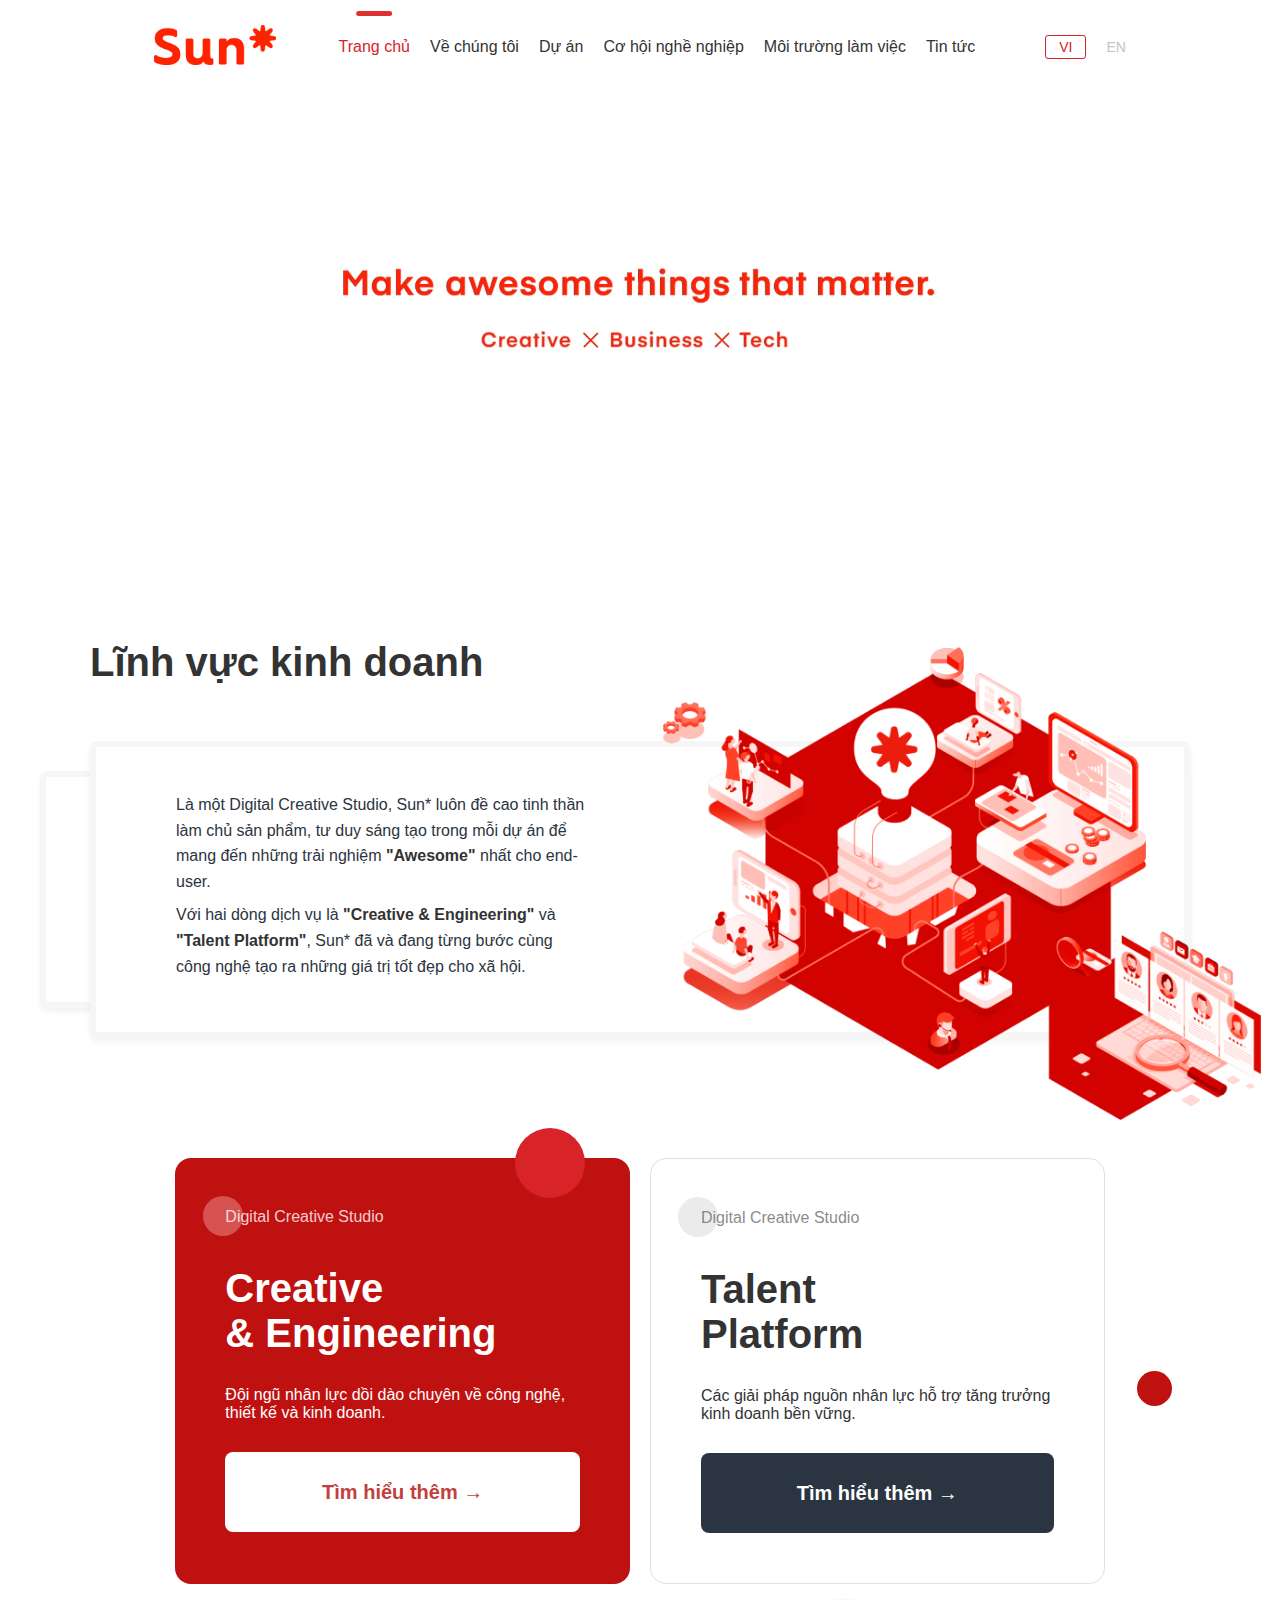
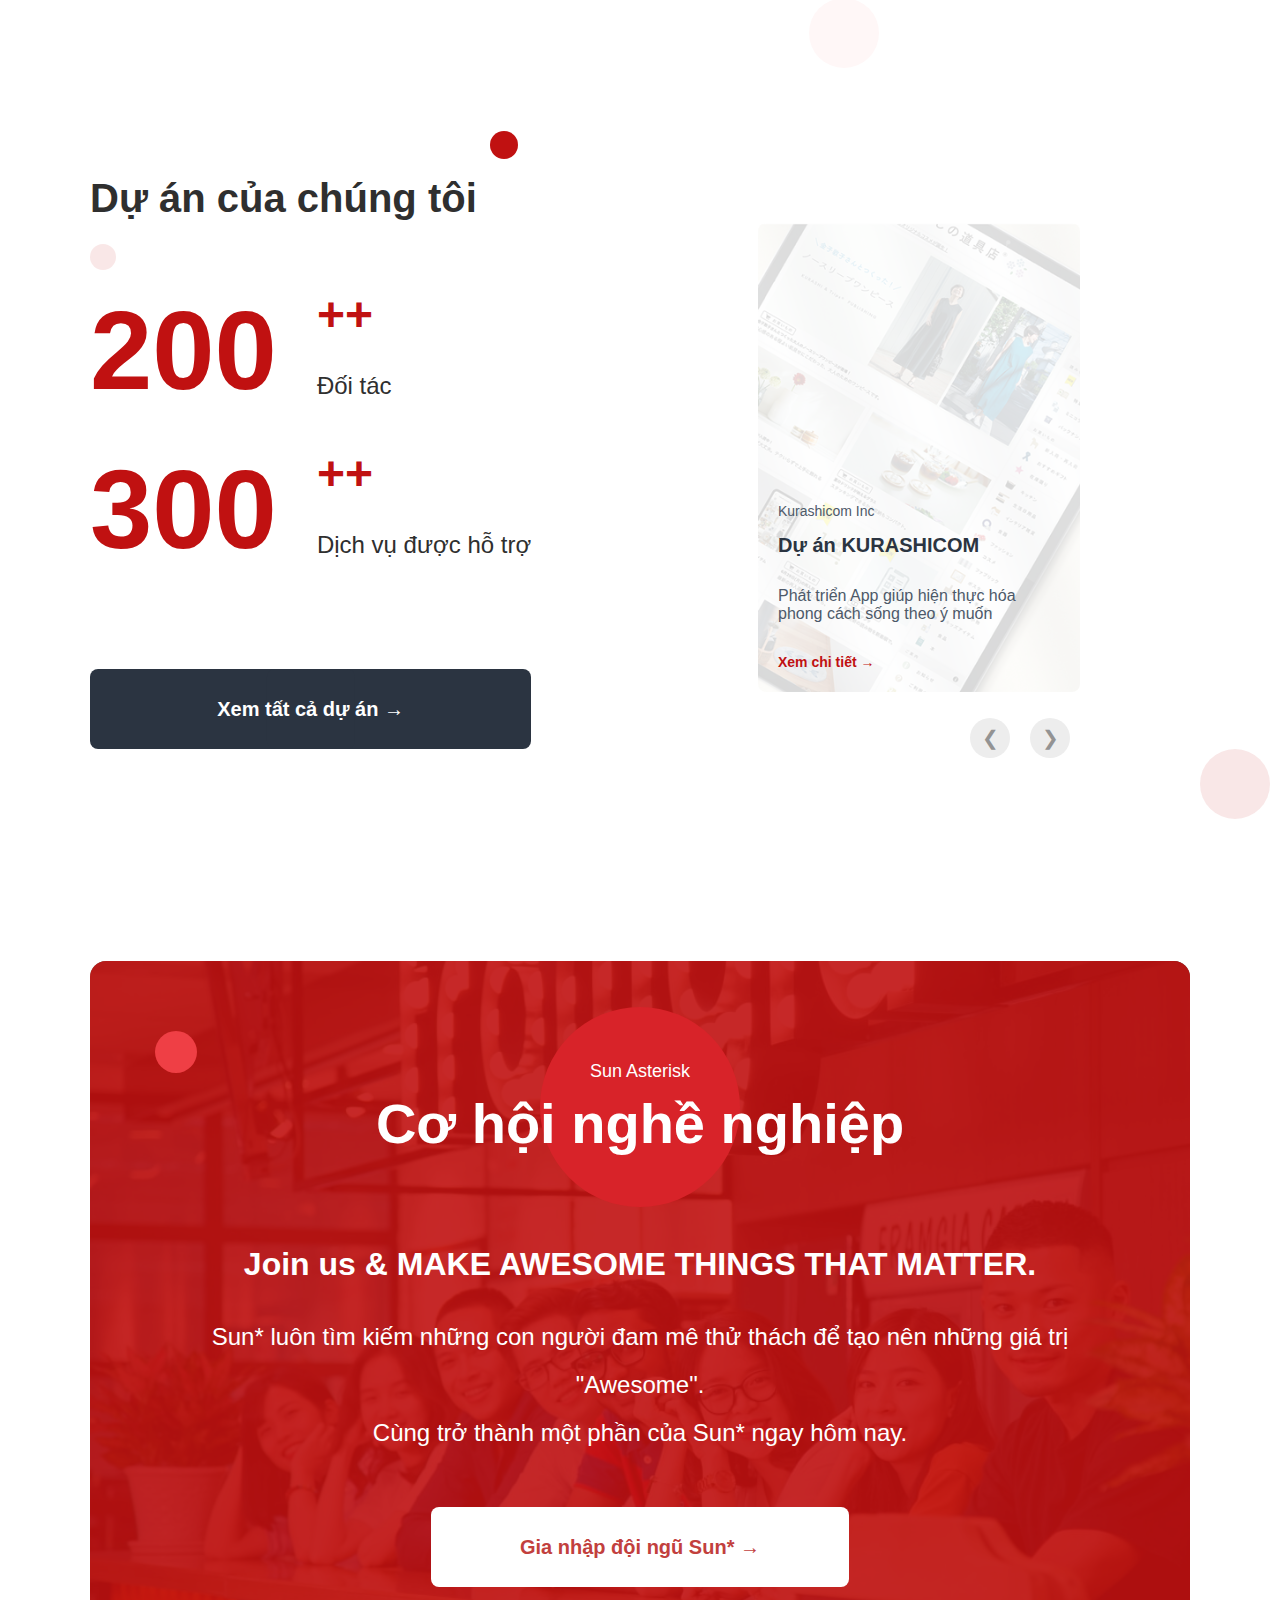
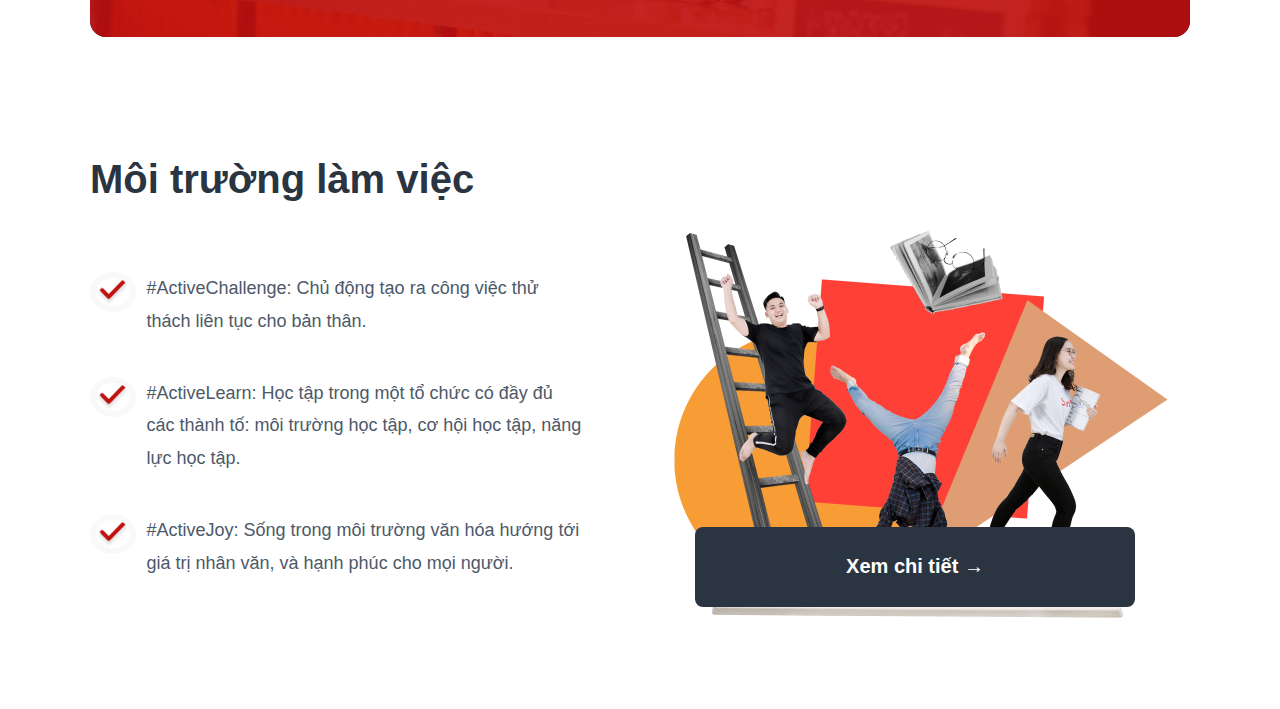
==== src/pages/index.html @ a42ec76a "[Naitei] SUN* Homepage ft: career section + environment section" ====
<!DOCTYPE html>
<html lang="vi">
  <head>
    <link
      rel="icon"
      href="../../assets/icons/favicon.ico"
      type="image/x-icon"
    />
    <meta charset="UTF-8" />
    <meta name="viewport" content="width=device-width, initial-scale=1.0" />
    <title>Trang chủ - Sun* Inc. Tuyển Dụng</title>
    <link rel="stylesheet" href="../../assets/css/styles.css" />
    <link rel="stylesheet" href="../../assets/css/responsive.css" />
  </head>

  <body>
    <header class="navbar">
      <div class="navbar__container">
        <div class="navbar__logo">
          <a href="index.html" aria-label="Trang chủ">
            <img src="../../assets/images/logo-sun@2x.png" alt="logo" />
          </a>
        </div>

        <input
          type="checkbox"
          id="menu-toggle"
          class="navbar__toggle-checkbox"
        />
        <div class="navbar__hamburger-btn">
          <label for="menu-toggle" class="navbar__hamburger">
            <span class="hamburger-icon"></span>
            <span class="hamburger-icon"></span>
            <span class="hamburger-icon"></span>
          </label>
        </div>

        <nav class="navbar__menu">
          <ul class="navbar__menu-list">
            <li class="navbar__menu-item-wrapper">
              <a href="#" class="navbar__menu-item navbar__menu-item--active"
                >Trang chủ</a
              >
            </li>
            <li class="navbar__menu-item-wrapper">
              <a href="#" class="navbar__menu-item">Về chúng tôi</a>
            </li>
            <li class="navbar__menu-item-wrapper">
              <a href="#" class="navbar__menu-item">Dự án</a>
            </li>
            <li class="navbar__menu-item-wrapper">
              <a href="#" class="navbar__menu-item">Cơ hội nghề nghiệp</a>
            </li>
            <li class="navbar__menu-item-wrapper">
              <a href="#" class="navbar__menu-item">Môi trường làm việc</a>
            </li>
            <li class="navbar__menu-item-wrapper">
              <a href="#" class="navbar__menu-item">Tin tức</a>
            </li>
          </ul>
        </nav>
        <ul class="navbar__lang">
          <li>
            <a
              href="index.html"
              class="navbar__lang-btn navbar__lang-btn--active"
              >VI</a
            >
          </li>
          <li><a href="index-en.html" class="navbar__lang-btn">EN</a></li>
        </ul>
      </div>
    </header>

    <section class="video-container">
      <video
        src="../../assets/videos/mv-pc.mp4"
        autoplay
        muted
        webkit-playsinline
        playsinline
        loop
        preload="auto"
        class="video-container__video"
      ></video>
    </section>

    <section class="field">
      <div class="field__container">
        <h2 class="field__title">Lĩnh vực kinh doanh</h2>
        <div class="field__content">
          <div class="field__overlay-box"></div>
          <div class="field__description">
            <div class="field__text">
              <p>
                Là một Digital Creative Studio, Sun* luôn đề cao tinh thần làm
                chủ sản phẩm, tư duy sáng tạo trong mỗi dự án để mang đến những
                trải nghiệm <strong>"Awesome"</strong> nhất cho end-user.
              </p>
              <p>
                Với hai dòng dịch vụ là
                <strong>"Creative &amp; Engineering"</strong> và
                <strong>"Talent Platform"</strong>, Sun* đã và đang từng bước
                cùng công nghệ tạo ra những giá trị tốt đẹp cho xã hội.
              </p>
            </div>
            <div class="field__image">
              <img
                src="../../assets/images/intro-business.png"
                alt="Digital Creative Studio Illustration"
              />
            </div>
          </div>
        </div>
      </div>
    </section>

    <section class="boxes">
      <div class="box box--red">
        <div class="circle circle--top-right"></div>
        <div class="box-header">
          <div class="circle circle--red circle--top-left"></div>
          <span class="box-tag">Digital Creative Studio</span>
        </div>
        <div class="box-title">Creative<br />&amp; Engineering</div>
        <div class="box-description">
          Đội ngũ nhân lực dồi dào chuyên về công nghệ, thiết kế và kinh doanh.
        </div>
        <button class="learn-more-btn learn-more-btn--red">
          Tìm hiểu thêm →
        </button>
      </div>

      <div class="box box--white">
        <div class="box-header">
          <div class="circle circle--white circle--top-left"></div>
          <span class="box-tag box-tag--light">Digital Creative Studio</span>
        </div>
        <div class="box-title">Talent<br />Platform</div>
        <div class="box-description">
          Các giải pháp nguồn nhân lực hỗ trợ tăng trưởng kinh doanh bền vững.
        </div>
        <button class="learn-more-btn learn-more-btn--dark">
          Tìm hiểu thêm →
        </button>
        <div class="circle circle-right"></div>
        <div class="circle circle--down-right"></div>
      </div>
    </section>

    <section class="project--container">
      <div class="project--title">
        <div class="circle project--down-left"></div>
        <h2>Dự án của chúng tôi</h2>
        <div class="circle project--top-right"></div>
      </div>
      <div class="project--content">
        <div class="project--data">
          <div class="project--items">
            <div class="project--item">
              <div class="project--number">200</div>
              <div class="project--details">
                <div class="project--plus">++</div>
                <div class="project--label">Đối tác</div>
              </div>
            </div>
            <div class="project--item">
              <div class="project--number">300</div>
              <div class="project--details">
                <div class="project--plus">++</div>
                <div class="project--label">Dịch vụ được hỗ trợ</div>
              </div>
            </div>
          </div>
          <button class="learn-more-btn learn-more-btn--dark">
            Xem tất cả dự án →
          </button>
        </div>
        <div class="project--slideshow">
          <input type="radio" name="slider" id="slide1" checked />
          <input type="radio" name="slider" id="slide2" />
          <input type="radio" name="slider" id="slide3" />
          <div class="slides">
            <div class="slide">
              <div class="slide--content">
                <div class="slide--client">Kurashicom Inc</div>
                <div class="slide--title">Dự án KURASHICOM</div>
                <div class="slide--description">
                  Phát triển App giúp hiện thực hóa phong cách sống theo ý muốn
                </div>
                <a class="see-more-btn"> Xem chi tiết → </a>
              </div>
              <img src="..\..\assets\images\Kurashicom.png" alt="Slide 1" />
            </div>
            <div class="slide">
              <div class="slide--content">
                <div class="slide--client">Công ty TNHH ZENKIGEN</div>
                <div class="slide--title">Dự án HARUTAKA</div>
                <div class="slide--description">
                  “HARUTAKA” cho phép các công ty và người tìm việc có thể phỏng
                  vấn trên web hoặc trong video bất kể thời gian hay địa điểm
                  nào.
                </div>
                <a class="see-more-btn"> Xem chi tiết → </a>
              </div>
              <img src="..\..\assets\images\zenkigen_01.png" alt="Slide 2" />
            </div>
            <div class="slide">
              <div class="slide--content">
                <div class="slide--client">Công ty TNHH SSK</div>
                <div class="slide--title">Dự án SSK</div>
                <div class="slide--description">
                  Thử thách để tiếp thêm năng lượng cho mọi người và xã hội với
                  sports data.
                </div>
                <a class="see-more-btn"> Xem chi tiết → </a>
              </div>
              <img src="..\..\assets\images\Untitled-1-3.png" alt="Slide 3" />
            </div>
          </div>

          <div class="nav-arrows-container">
            <label for="slide3" class="nav-arrow prev prev-slide1"
              >&#10094;</label
            >
            <label for="slide2" class="nav-arrow next next-slide1"
              >&#10095;</label
            >

            <label for="slide1" class="nav-arrow prev prev-slide2"
              >&#10094;</label
            >
            <label for="slide3" class="nav-arrow next next-slide2"
              >&#10095;</label
            >

            <label for="slide2" class="nav-arrow prev prev-slide3"
              >&#10094;</label
            >
            <label for="slide1" class="nav-arrow next next-slide3"
              >&#10095;</label
            >
          </div>
        </div>
      </div>
      <div class="circle project--down-right"></div>
    </section>

    <div class="career">
      <div class="career--content">
        <div class="career--sun">Sun Asterisk</div>
        <div class="career--title">Cơ hội nghề nghiệp</div>
        <div class="career--slogan">
          Join us &amp; MAKE AWESOME THINGS THAT MATTER.
        </div>
        <div class="career--description">
          Sun* luôn tìm kiếm những con người đam mê thử thách để tạo nên những
          giá trị
          <br />
          "Awesome".
          <br />
          Cùng trở thành một phần của Sun* ngay hôm nay.
        </div>
        <button class="learn-more-btn learn-more-btn--red career--btn">
          Gia nhập đội ngũ Sun* →
        </button>
      </div>
    </div>

    <section class="work-environment">
      <h2 class="work-environment--title">Môi trường làm việc</h2>
      <div class="work-environment--content">
        <div class="work-environment--checklist">
          <div class="checklist--item">
            <img
              src="..\..\assets\icons\icon-check.svg"
              alt="Check Icon"
              class="checklist--icon"
            />
            <p class="checklist--text">
              #ActiveChallenge: Chủ động tạo ra công việc thử thách liên tục cho
              bản thân.
            </p>
          </div>
          <div class="checklist--item">
            <img
              src="..\..\assets\icons\icon-check.svg"
              alt="Check Icon"
              class="checklist--icon"
            />
            <p class="checklist--text">
              #ActiveLearn: Học tập trong một tổ chức có đầy đủ các thành tố:
              môi trường học tập, cơ hội học tập, năng lực học tập.
            </p>
          </div>
          <div class="checklist--item">
            <img
              src="..\..\assets\icons\icon-check.svg"
              alt="Check Icon"
              class="checklist--icon"
            />
            <p class="checklist--text">
              #ActiveJoy: Sống trong môi trường văn hóa hướng tới giá trị nhân
              văn, và hạnh phúc cho mọi người.
            </p>
          </div>
        </div>
        <div class="work-environment--image-section">
          <img
            src="..\..\assets\images\human-centered.png"
            alt="Môi trường làm việc"
            class="image-section--img"
          />
          <button
            class="learn-more-btn learn-more-btn--dark image-section--button"
          >
            Xem chi tiết →
          </button>
        </div>
      </div>
    </section>
  </body>
</html>
---- assets/css/styles.css ----
* {
  box-sizing: border-box;
  margin: 0;
  padding: 0;
}

body {
  font-family: 'Open Sans', sans-serif;
  font-weight: 400;
}

header.navbar {
  display: flex;
  justify-content: center;
  padding: 25px;
  position: fixed;
  z-index: 1000;
  width: 100%;
  background-color: #ffffff;
  transition: box-shadow 0.3s ease;
}

.navbar__container {
  align-items: center;
  display: flex;
  font-size: 14px;
  justify-content: space-between;
  width: 79%;
}

.navbar__logo {
  margin-right: auto;
}

.navbar img {
  max-height: 40px;
}

.navbar__hamburger-btn {
  align-items: center;
  background-color: #efefef;
  border: none;
  border-radius: 5px;
  cursor: pointer;
  display: none;
  justify-content: center;
  padding: 10px;
}

.navbar__toggle-checkbox {
  opacity: 0;
}

.navbar__hamburger {
  align-items: center;
  display: flex;
  flex-direction: column;
  gap: 4px;
  justify-content: center;
}

.hamburger-icon {
  background-color: #333;
  border-radius: 3px;
  height: 3px;
  transition: all 0.3s ease-in-out;
  width: 20px;
}

.navbar__hamburger.active .hamburger-icon:nth-child(1) {
  transform: translateY(8px) rotate(45deg);
}

.navbar__hamburger.active .hamburger-icon:nth-child(2) {
  opacity: 0;
}

.navbar__hamburger.active .hamburger-icon:nth-child(3) {
  transform: translateY(-8px) rotate(-45deg);
}

.navbar__menu-list,
.navbar__lang {
  align-items: center;
  display: flex;
  gap: 20px;
  list-style: none;
  margin: 0;
  padding: 0;
}

.navbar__menu-list {
  margin-right: 8%;
}

.navbar__lang {
  margin-left: 70px;
}

.navbar__menu-list li,
.navbar__lang li {
  list-style: none;
}

.navbar__menu-list a {
  color: #333;
  font-size: 16px;
  position: relative;
  text-decoration: none;
  white-space: nowrap;
}

.navbar__menu-list li {
  align-items: center;
  display: flex;
  height: 40px;
}

.navbar__menu-list a:hover,
.navbar__menu-list a.navbar__menu-item--active {
  color: #d82329;
}

.navbar__menu-list a:hover::before,
.navbar__menu-list a.navbar__menu-item--active::before {
  background-color: #e03131;
  border-radius: 3px;
  content: "";
  display: block;
  height: 5px;
  left: 50%;
  position: absolute;
  top: -27px;
  transform: translateX(-50%);
  width: 50%;
}

.navbar__lang-btn {
  border-radius: 3px;
  color: #c4c4c4;
  cursor: pointer;
  font-size: 14px;
  padding: 3px 0;
  text-decoration: none;
}

.navbar__lang-btn--active {
  border: 1px solid #d82329;
  color: #d82329;
  padding: 3px 13px;
}

.video-container {
  height: 600px;
  overflow: hidden;
  width: 100%;
}

.video-container__video {
  height: 100%;
  object-fit: cover;
  width: 100%;
}

.field {
  font-size: 20px;
  margin: 20px auto;
  max-width: 1200px;
  padding: 20px;
}

.field__container {
  display: flex;
  flex-direction: column;
  gap: 20px;
  margin: 0 auto;
  max-width: 1100px;
}

.field__title {
  color: #333;
  font-size: 40px;
  margin-bottom: 1rem;
}

.field__content {
  align-items: center;
  display: flex;
  gap: 20px;
  position: relative;
}

.field__text {
  max-width: 450px;
  padding: 20px;
}

.field__description {
  background-color: #ffffff;
  border: 6px solid #f7f6f6;
  border-radius: 8px;
  box-shadow: 0 4px 6px rgba(0, 0, 0, 0.05);
  color: #2b3441;
  flex: 1;
  font-size: 1rem;
  line-height: 1.6;
  margin-top: 20px;
  padding: 25px 60px;
  position: relative;
  z-index: 1;
}

.field__description p {
  color: #2b3441;
  font-size: 1rem;
  line-height: 1.6;
  margin-bottom: 0.5rem;
}

.field__description p strong {
  color: #333;
}

.field__overlay-box {
  background-color: #ffffff;
  border: 6px solid #f7f6f6;
  border-radius: 8px;
  box-shadow: 0 4px 6px rgba(0, 0, 0, 0.05);
  height: calc(100% - 80px);
  left: -50px;
  position: absolute;
  top: 50px;
  width: calc(100% + 50px);
  z-index: 0;
}

.field__image {
  align-items: center;
  display: flex;
  justify-content: center;
  position: absolute;
  right: -50px;
  top: -35%;
  width: 50%;
  z-index: 2;
}

.field__image img {
  height: auto;
  max-width: 110%;
}

.boxes {
  display: flex;
  gap: 20px;
  justify-content: center;
  margin: 100px auto;
  max-width: 96%;
}

.box {
  border-radius: 16px;
  padding: 50px;
  position: relative;
  width: 37%;
}

.box--red {
  background-color: #c01111;
  color: #ffffff;
}

.box--white {
  background-color: #ffffff;
  border: 1px solid #e0e0e0;
  color: #333333;
}

.box-header {
  align-items: center;
  display: flex;
  margin-bottom: 10px;
}

.box-tag {
  color: rgba(255, 255, 255, 0.8);
  font-size: 16px;
  margin-bottom: 30px;
  z-index: 1;
}

.box-tag--light {
  color: rgba(107, 107, 107, 0.8);
  font-size: 16px;
  margin-bottom: 30px;
}

.light {
  color: rgba(91, 91, 91, 0.8);
  font-size: 16px;
  margin-bottom: 30px;
}

.box-title {
  font-size: 40px;
  font-weight: bold;
  margin-bottom: 30px;
}

.box-description {
  font-size: 16px;
  margin-bottom: 30px;
}

.learn-more-btn {
  align-items: center;
  border: none;
  border-radius: 8px;
  color: #ffffff;
  cursor: pointer;
  display: inline-flex;
  font-size: 20px;
  font-weight: bold;
  height: 80px;
  justify-content: center;
  overflow: hidden;
  padding: 10px 20px;
  position: relative;
  transition: color 0.3s ease;
  width: 100%;
  z-index: 0;
}

.learn-more-btn::before {
  background-color: inherit;
  border-radius: 8px;
  content: "";
  height: 100%;
  left: 50%;
  position: absolute;
  top: 50%;
  transform: translate(-50%, -50%);
  transition: width 0.4s ease;
  width: 20%;
  z-index: -1;
}

.learn-more-btn--red {
  background-color: #ffffff;
  color: #c2403d;
}

.learn-more-btn--red:hover {
  color: #ffffff;
}

.learn-more-btn--red:hover::before {
  background-color: #2b3441;
  width: 120%;
}

.learn-more-btn--dark {
  background-color: #2b3441;
  color: #ffffff;
}

.learn-more-btn--dark:hover {
  color: #ffffff;
}

.learn-more-btn--dark:hover::before {
  background-color: #c01111;
  width: 120%;
}

.circle {
  border-radius: 50%;
  position: absolute;
  z-index: 0.25;
}

.circle--red {
  background-color: #d75252;
}

.circle--white {
  background-color: #ebebeb;
}

.circle--top-left {
  height: 40px;
  left: 6%;
  top: 9%;
  width: 40px;
}

.circle--top-right {
  background-color: #d82329;
  height: 70px;
  right: 45px;
  top: -30px;
  width: 70px;
}

.circle-right {
  background-color: #c01111;
  height: 35px;
  right: -15%;
  top: 50%;
  width: 35px;
}

.circle--down-right {
  background-color: #fff7f7;
  bottom: -20%;
  height: 70px;
  left: 35%;
  width: 70px;
}

.project--container {
  display: flex;
  flex-direction: column;
  margin: 15% auto;
  max-width: 1140px;
  position: relative;
  padding: 0 20px;
}

.project--title {
  position: relative;
}

.project--title h2 {
  color: #2f2f2f;
  font-size: 40px;
  font-weight: bold;
}

.project--down-left {
  background-color: #c011111a;
  height: 26px;
  position: absolute;
  top: 150%;
  width: 26px;
  z-index: 1;
}

.project--top-right {
  background-color: #c01111;
  height: 28px;
  left: 400px;
  position: absolute;
  top: -100%;
  width: 28px;
  z-index: 1;
}

.project--down-right {
  background-color: #c011111a;
  height: 70px;
  bottom: -50px;
  position: absolute;
  right: -60px;
  width: 70px;
  z-index: 1;
}

.project--content {
  align-items: center;
  display: flex;
  gap: 150px;
  justify-content: space-between;
}

.project--data {
  display: flex;
  flex-direction: column;
  margin-bottom: 20px;
  gap: 20px;
}

.project--items {
  margin: 65px 0 45px 0;
}

.project--item {
  align-items: center;
  display: flex;
  font-size: 1.5rem;
  margin: 0 0 30px 0;
  justify-content: between;
}

.project--number {
  color: #c01111;
  margin-right: 20px;
  font-size: 112px;
  font-weight: bold;
}

.project--details {
  display: flex;
  flex-direction: column;
  margin-left: 20px;
}

.project--plus {
  color: #c01111;
  font-size: 48px;
  font-weight: bold;
  padding-bottom: 15px;
}

.project--label {
  color: #2f2f2f;
  margin: 15px 0;
  font-size: 24px;
  white-space: nowrap;
}

.project--slideshow {
  align-items: center;
  display: flex;
  flex-direction: column;
  gap: 16px;
  height: auto;
  margin-right: 10%;
  overflow: hidden;
  position: relative;
  width: 322px;
}

.slides {
  display: flex;
  transition: transform 0.5s ease;
}

.slide {
  position: relative;
  min-width: 100%;
  height: 100%;
}

.slide img {
  border-radius: 8px;
  height: 469px;
  object-fit: cover;
  opacity: 0.15;
  position: relative;
  width: 100%;
}


.slide--content {
  bottom: 1%;
  border-radius: 8px;
  opacity: 1;
  padding: 20px;
  position: absolute;
  width: 100%;
  z-index: 1;
}

.slide--client {
  color: #4D5969;
  font-size: 14px;
  padding: 15px 0;
}

.slide--title {
  color: #2b3441;
  font-size: 20px;
  font-weight: bold;
}

.slide--description {
  color: #4D5969;
  margin: 30px 0;
  font-size: 16px;
}

.see-more-btn {
  color: #c01111;
  font-size: 14px;
  font-weight: bold;
  cursor: pointer;
}

input[type="radio"] {
  display: none;
}

.nav-arrows-container {
  display: flex;
  height: 40px;
  gap: 10px;
  justify-content: center;
  margin-top: 16px;
}

.nav-arrow {
  background-color: #ededed;
  border: none;
  border-radius: 50%;
  bottom: 50%;
  color: #939393;
  cursor: pointer;
  display: none;
  font-size: 20px;
  height: 40px;
  line-height: 24px;
  padding: 8px;
  position: absolute;
  text-align: center;
  transition: background-color 0.3s ease;
  width: 40px;
}

.nav-arrow:hover {
  background-color: red;
  color: white;
}

#slide1:checked ~ .slides {
  transform: translateX(0);
}

#slide2:checked ~ .slides {
  transform: translateX(-100%);
}

#slide3:checked ~ .slides {
  transform: translateX(-200%);
}

#slide1:checked ~ .nav-arrows-container .prev-slide1,
#slide1:checked ~ .nav-arrows-container .next-slide1 {
  display: block;
}

#slide2:checked ~ .nav-arrows-container .prev-slide2,
#slide2:checked ~ .nav-arrows-container .next-slide2 {
  display: block;
}

#slide3:checked ~ .nav-arrows-container .prev-slide3,
#slide3:checked ~ .nav-arrows-container .next-slide3 {
  display: block;
}

.prev-slide1 {
  bottom: 10px;
  right: 70px;
}

.next-slide1 {
  bottom: 10px;
  right: 10px;
}

.prev-slide2 {
  bottom: 10px;
  right: 70px;
}

.next-slide2 {
  bottom: 10px;
  right: 10px;
}

.prev-slide3 {
  bottom: 10px;
  right: 70px;
}

.next-slide3 {
  bottom: 10px;
  right: 10px;
}

.career {
  background-image: url(../images/career-bg.jpg);
  background-size: cover;
  border-radius: 16px;
  color: #fff;
  margin: 0 auto;
  max-width: 1100px;
  padding: 0 5%;
  position: relative;
  text-align: center;
}

.career::before {
  background-color: rgba(192, 17, 17, .9);
  border-radius: 16px;
  content: '';
  height: 100%;
  left: 0;
  position: absolute;
  top: 0;
  width: 100%;
  z-index: 0;
}

.career--btn {
  margin: 50px auto;
  margin-top: 50px;
  width: 43%;
}

.career--content {
  position: relative;
  z-index: 1;
}

.career--content::after {
  background-color: #ef3f45;
  border-radius: 50%;
  content: '';
  height: 42px;
  left: 1px;
  position: absolute;
  top: 70px;
  width: 42px;
  z-index: 0;
}

.career--description {
  font-size: 24px;
  line-height: 2;
}

.career--slogan {
  font-size: 32px;
  font-weight: 700;
  margin-bottom: 30px;
}

.career--sun {
  font-size: 18px;
  font-weight: 300;
  padding-top: 100px;
}

.career--sun::before {
  background-color: #d82329;
  border-radius: 50%;
  content: '';
  height: 200px;
  left: 50%;
  position: absolute;
  top: 46px;
  transform: translateX(-50%);
  width: 200px;
  z-index: -1;
}

.career--title {
  font-size: 56px;
  font-weight: 700;
  line-height: 1.5;
  margin-bottom: 80px;
}

.checklist--highlight {
  font-weight: bold;
}

.checklist--icon {
  border: 6px solid #f9f9f9;
  border-radius: 50%;
  height: 40px;
  margin-right: 10px;
  width: 50px;
}

.checklist--icon::before {
  background-color: #acacac;
  border-radius: 50%;
  content: "";
  height: 40px;
  left: 50%;
  position: absolute;
  top: 50%;
  transform: translate(-50%, -50%);
  width: 40px;
  z-index: -1;
}

.checklist--item {
  align-items: flex-start;
  display: flex;
  margin: 10px 0;
  width: 90%;
}

.checklist--text {
  color: #4D5969;
  font-size: 18px;
  line-height: 1.8;
}

.image-section--button {
  position: absolute;
  top: 81%;
  width: 80%;
}

.image-section--img {
  border-radius: 8px;
  max-width: 700px;
  position: absolute;
  width: 100%;
}

.work-environment {
  align-items: center;
  display: flex;
  flex-direction: column;
  margin: 100px auto;
  max-width: 1140px;
  padding: 20px;
}

.work-environment--checklist {
  display: flex;
  flex-direction: column;
  flex: 1;
  gap: 20px;
}

.work-environment--content {
  display: flex;
  justify-content: space-between;
  margin-top: 30px;
  max-width: 1200px;
  width: 100%;
}

.work-environment--image-section {
  align-items: center;
  display: flex;
  flex: 1;
  justify-content: center;
  position: relative;
}

.work-environment--title {
  color: #2b3441;
  font-size: 40px;
  font-weight: bold;
  margin-bottom: 30px;
  width: 100%;
}
---- assets/css/responsive.css ----
@media (max-width: 1200px) {
  .navbar__container {
    align-items: center;
    display: flex;
    font-size: 14px;
    justify-content: space-between;
    margin: 0;
    padding: 20px 20px;
    width: 100%;
  }

  .navbar__menu-list {
    gap: 15px;
  }

  .box {
    width: 400px;
  }
  
  .career {
    margin: 0 20px;
  }

  .career--sun {
    font-size: 16px;
  }
  .career--title {
    font-size: 36px;
  }

  .career--slogan {
    font-size: 20px;
  }

  .career--description {
    font-size: 16px;
  }

  .learn-more-btn {
    font-size: 16px;
    height: 60px;
  }

  .image-section--button {
    position: absolute;
    width: 80%;
    top: 75%;
  }
}

@media (max-width: 768px) {
  header.navbar {
    align-items: center;
    display: flex;
    justify-content: space-between;
    padding: 15px 10px;
  }

  .navbar__hamburger-btn {
    align-items: center;
    cursor: pointer;
    display: flex;
    justify-content: center;
  }

  .navbar__hamburger-icon {
    color: #333;
    font-size: 24px;
  }

  .navbar__lang {
    align-items: center;
    display: flex;
    gap: 8px;
    margin-left: 30px;
  }

  .navbar__menu {
    background-color: #fff;
    display: none;
    flex-direction: column;
    left: 0;
    margin: 0;
    padding-left: 0;
    position: absolute;
    top: 60px;
    width: 100%;
    z-index: 1000;
  }

  .navbar__toggle-checkbox {
    cursor: pointer;
    height: 20px;
    left: 0;
    opacity: 0;
    position: absolute;
    top: 0;
    width: 20px;
  }

  #menu-toggle:checked ~ .navbar__menu {
    display: flex;
  }

  .navbar__menu-list {
    align-items: flex-start;
    display: flex;
    flex-direction: column;
    margin: 0;
    padding-left: 0;
    width: 100%;
  }

  .navbar__menu-item-wrapper {
    width: 100%;
  }

  .navbar__menu-item {
    background-color: transparent;
    border: none;
    color: #333;
    cursor: pointer;
    display: block;
    padding: 10px 15px;
    text-align: left;
    width: 100%;
  }

  .navbar__menu-item.navbar__menu-item--active,
  .navbar__menu-item:hover {
    background-color: red !important;
    color: white !important;
  }

  .navbar__menu-item.navbar__menu-item--active::before,
  .navbar__menu-item:hover::before {
    display: none !important;
  }

  .video-container {
    height: 400px;
    width: 100%;
  }

  .field__content {
    align-items: center;
    display: flex;
    flex-direction: row;
    gap: 20px;
  }

  .field__description {
    padding: 20px;
  }

  .field__image {
    max-width: 100%;
    position: absolute;
    right: 20px;
    top: 10%;
    width: 45%;
  }

  .field__text {
    text-align: left;
    width: 50%;
  }

  .field__title {
    font-size: 28px;
  }

  .boxes {
    margin: 10px 25px;
  }

  .box {
    padding: 36px;
    width: 100%;
  }

  .box-title {
    font-size: 22px;
  }

  .learn-more-btn {
    font-size: 16px;
    height: 60px;
  }

  .circle--top-left {
    height: 30px;
    left: 6%;
    top: 9%;
    width: 30px;
  }
  
  .circle--top-right {
    height: 60px;
    right: 45px;
    top: -30px;
    width: 60px;
  }
  
  .circle-right {
    display: none;
  }
  
  .circle--down-right {
    bottom: -26%;
    height: 70px;
    left: 35%;
    width: 70px;
  }
  
  .project--down-right {
    display: none;
  }

  .project--top-right {
    left: 300px;
  }

  .project--title h2 {
    font-size: 28px;
  }

  .project--number {
    font-size: 80px;
  }

  .project--plus {
    font-size: 36px;
  }

  .project--label {
    font-size: 16px;
  }

  .project--label {
    margin-top: 0;
  }

  .slide img {  
    height: 294px;
  }

  .work-environment--title {
    font-size: 28px;
  }

  .checklist--text {
    font-size: 16px;
  }
}

@media (max-width: 480px) {
  .navbar-lang .btn {
    font-size: 12px;
  }

  .navbar-menu a {
    font-size: 12px;
  }

  .field__container {
    display: flex;
    flex-direction: column;
    gap: 20px;
    margin: 0 10px;
  }

  .field__content {
    align-items: center;
    display: flex;
    flex-direction: column;
    gap: 10px;
  }

  .field__description {
    font-size: 14px;
    padding: 10px;
  }

  .field__image {
    margin-top: 10px;
    order: 2;
    position: static;
    width: 96%;
  }

  .field__text {
    order: 1;
    text-align: left;
    width: 100%;
  }

  .field__title {
    font-size: 24px;
  }

  .boxes {
    flex-direction: column;
    margin: 10px 25px;
  }

  .box {
    padding: 36px;
  }

  .box-header {
    margin-bottom: 8px;
    font-size: 14px;
  }

  .project--content {
    align-items: center;
    flex-direction: column;
    gap: 20px;
  }

  .project--slideshow {
    margin-right: 0;
    margin-top: 20px;
  }

  .slide img {  
    height: 490px;
  }

  .career--title {
    font-size: 32px;
  }

  .career--slogan {
    font-size: 18px;
    line-height: 2;
  }

  .career--description {
    font-size: 14px;
  }

  .learn-more-btn {
    font-size: 16px;
    height: 60px;
  }

  .career--btn {
    width: 290px;
  }

  .work-environment--content {
    flex-direction: column;
    align-items: center;
  }

  .work-environment--title {
    font-size: 24px;
    margin-bottom: 15px;
  }

  .work-environment--image-section {
    margin-top: 40px;
    width: 100%;
  }

  .image-section--img {
    max-width: 100%;
  }

  .checklist--text {
    font-size: 15px;
  }

  .image-section--button {
    position: absolute;
    width: 80%;
    top: 70px;
  }
}
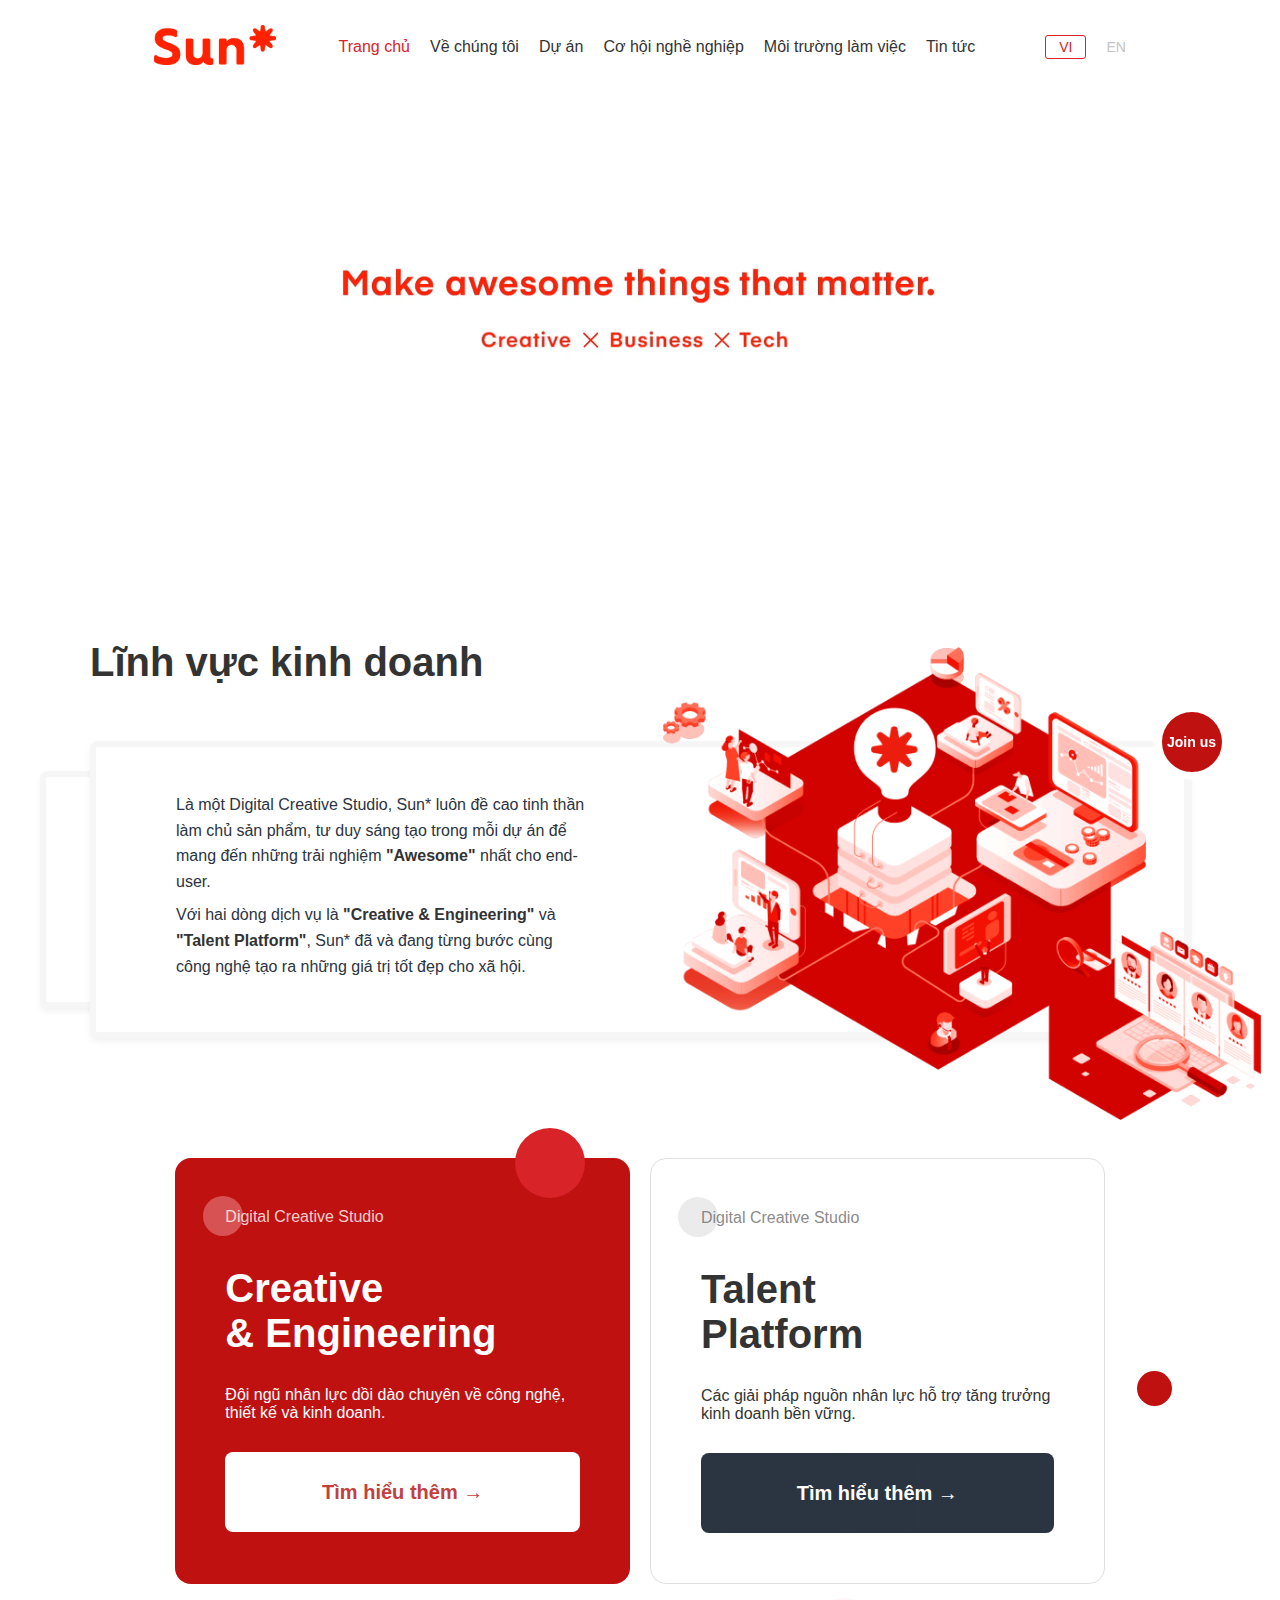
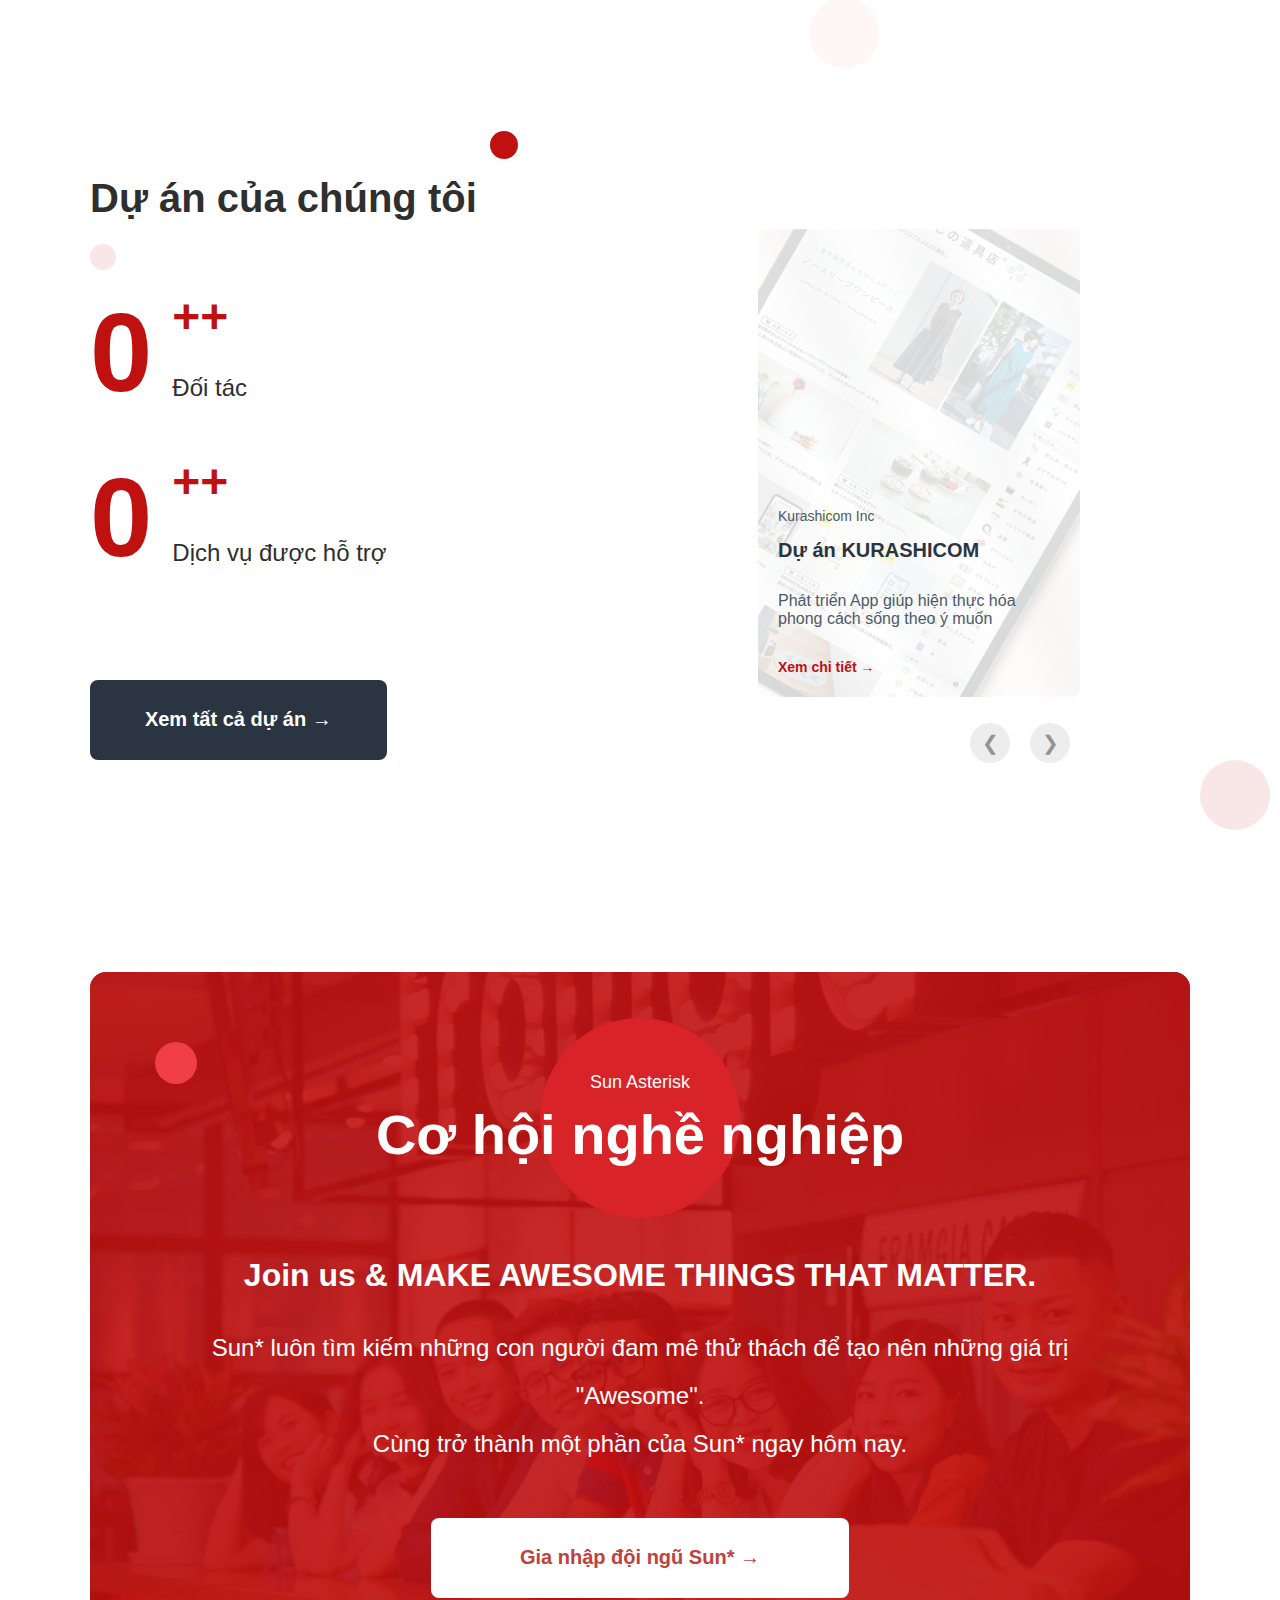
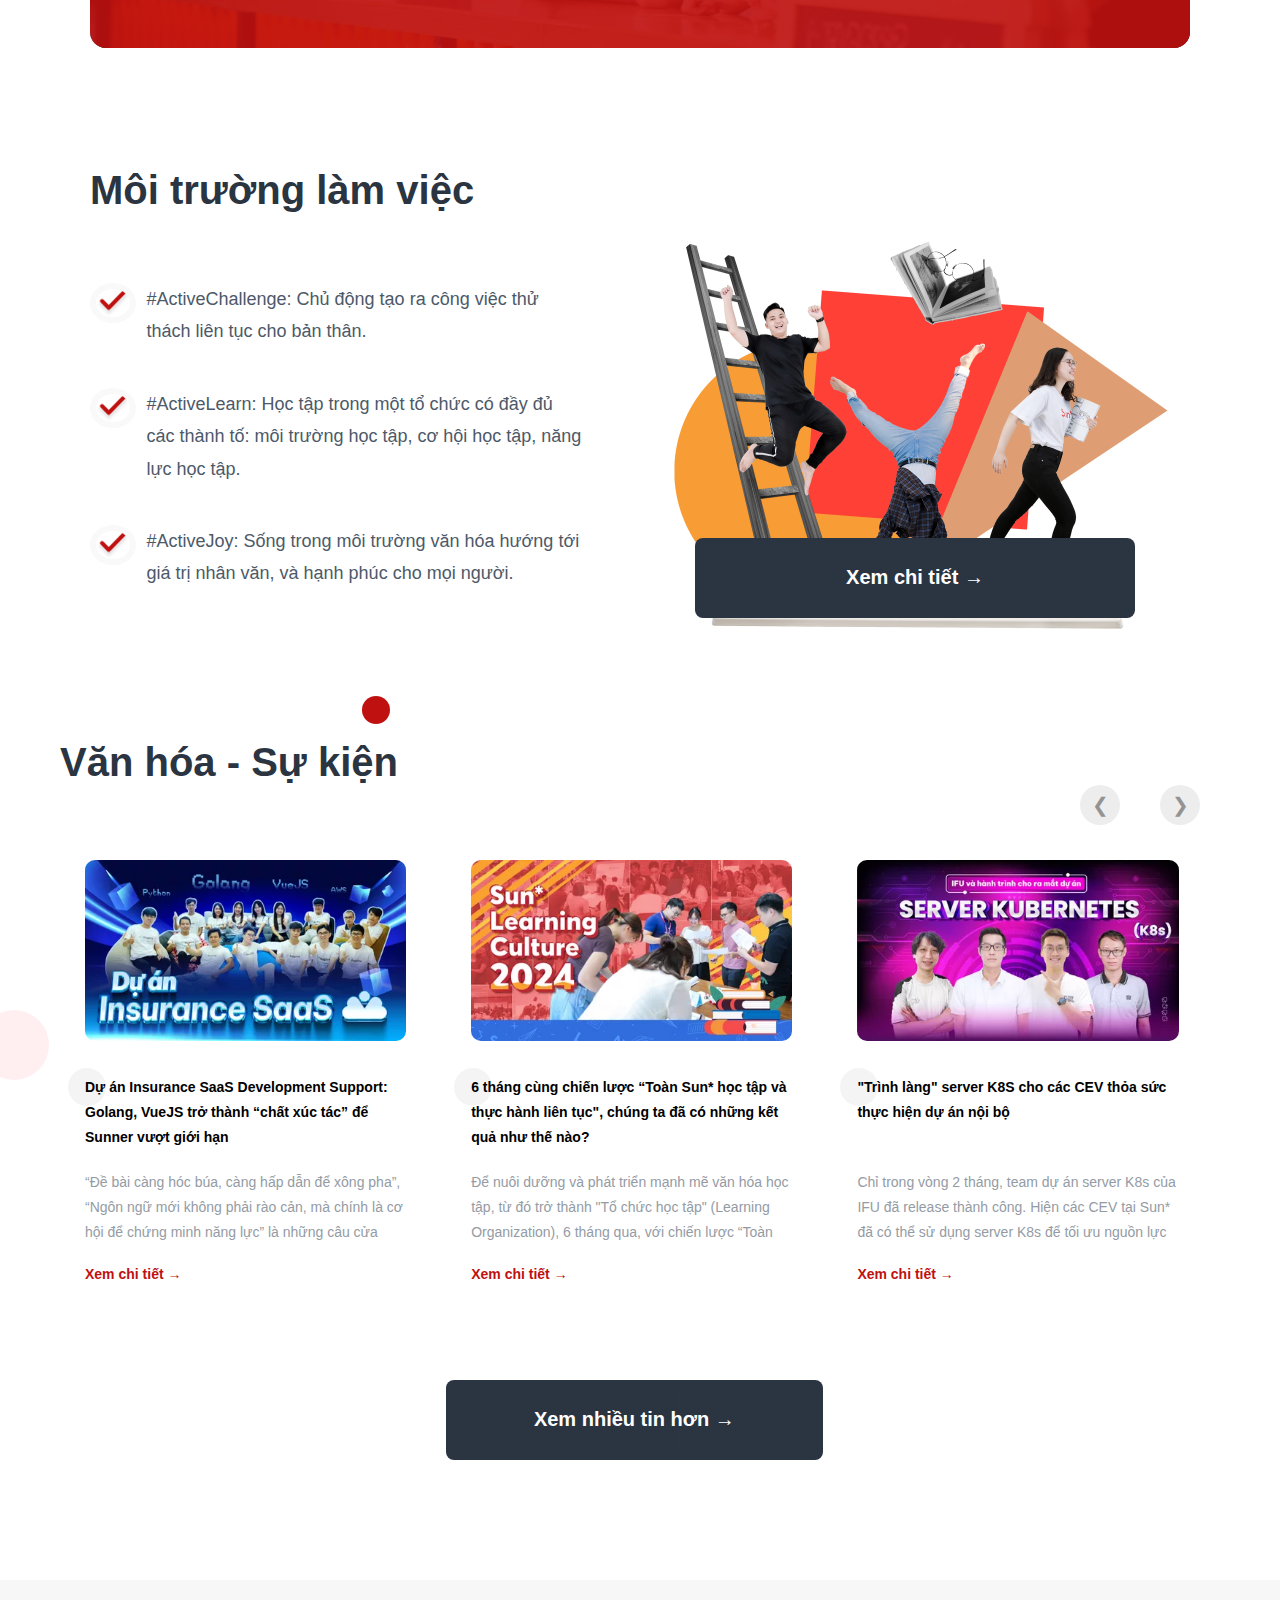
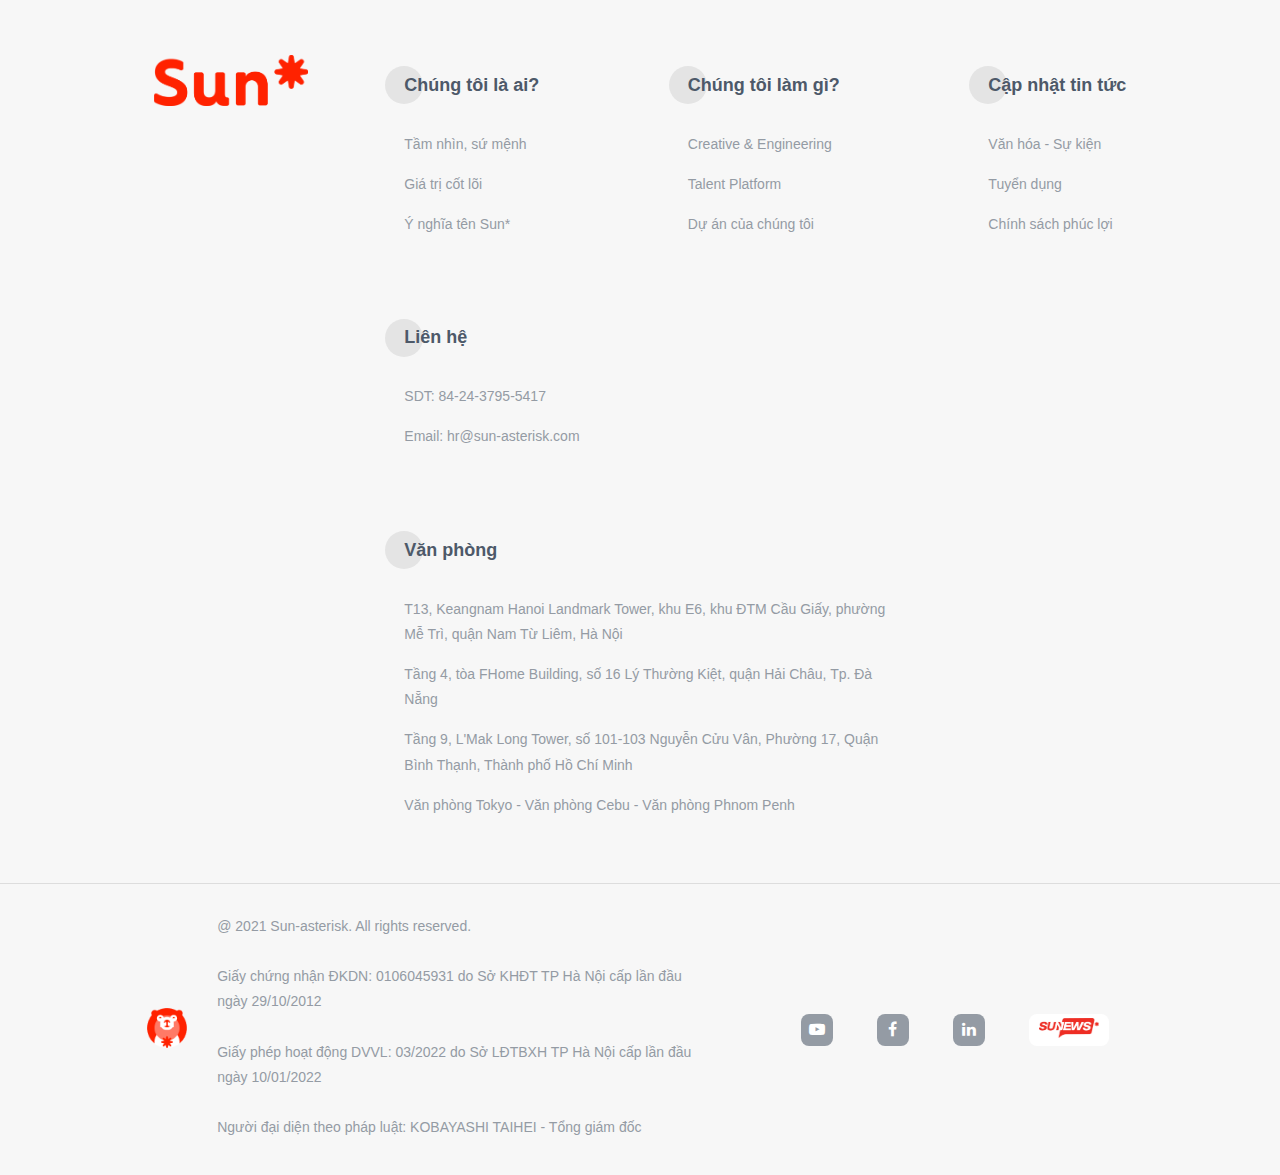
==== commit cd3d78db: "[Naitei] SUN* Homepage ft: event section + footer" ====
--- a/src/pages/index.html
+++ b/src/pages/index.html
@@ -11,6 +11,10 @@
     <title>Trang chủ - Sun* Inc. Tuyển Dụng</title>
     <link rel="stylesheet" href="../../assets/css/styles.css" />
     <link rel="stylesheet" href="../../assets/css/responsive.css" />
+    <link
+      rel="stylesheet"
+      href="https://cdnjs.cloudflare.com/ajax/libs/font-awesome/4.7.0/css/font-awesome.min.css"
+    />
   </head>
 
   <body>
@@ -158,14 +162,14 @@
         <div class="project--data">
           <div class="project--items">
             <div class="project--item">
-              <div class="project--number">200</div>
+              <div class="project--number-client"></div>
               <div class="project--details">
                 <div class="project--plus">++</div>
                 <div class="project--label">Đối tác</div>
               </div>
             </div>
             <div class="project--item">
-              <div class="project--number">300</div>
+              <div class="project--number-service"></div>
               <div class="project--details">
                 <div class="project--plus">++</div>
                 <div class="project--label">Dịch vụ được hỗ trợ</div>
@@ -246,7 +250,7 @@
       <div class="circle project--down-right"></div>
     </section>
 
-    <div class="career">
+    <section class="career">
       <div class="career--content">
         <div class="career--sun">Sun Asterisk</div>
         <div class="career--title">Cơ hội nghề nghiệp</div>
@@ -265,7 +269,7 @@
           Gia nhập đội ngũ Sun* →
         </button>
       </div>
-    </div>
+    </section>
 
     <section class="work-environment">
       <h2 class="work-environment--title">Môi trường làm việc</h2>
@@ -319,5 +323,324 @@
         </div>
       </div>
     </section>
+
+    <section class="event">
+      <h2 class="event--title">Văn hóa - Sự kiện</h2>
+      <div class="event--slideshow">
+        <input type="radio" name="slider-1" id="slide1-1" checked />
+        <input type="radio" name="slider-1" id="slide2-1" />
+        <input type="radio" name="slider-1" id="slide3-1" />
+        <input type="radio" name="slider-1" id="slide4-1" />
+
+        <div class="event--slides">
+          <div class="event--slide">
+            <div class="event--image">
+              <img
+                src="..\..\assets\images\0975f17b-89f3-4eab-a4fd-33b55df9d80d.webp"
+                alt="Slide 1"
+                class="event--slide-img"
+              />
+            </div>
+            <div class="event--slide-content">
+              <div class="event--slide-title">
+                Dự án Insurance SaaS Development Support: Golang, VueJS trở
+                thành “chất xúc tác” để Sunner vượt giới hạn
+              </div>
+              <div class="event--slide-description">
+                “Đề bài càng hóc búa, càng hấp dẫn để xông pha”, “Ngôn ngữ mới
+                không phải rào cản, mà chính là cơ hội để chứng minh năng lực”
+                là những câu cửa miệng các thành viên dự án Insurance SaaS liên
+                tục nhấn mạnh khi được hỏi về cách chinh phục bài toán khó từ
+                khách hàng và duy trì điểm CSS trên 90 suốt ba năm vận hành.
+              </div>
+              <a class="see-more-btn"> Xem chi tiết → </a>
+            </div>
+          </div>
+          <div class="event--slide">
+            <div class="event--image">
+              <img
+                src="..\..\assets\images\7d926be4-e8c6-4b1b-b4a8-e0ccf52f362b.webp"
+                alt="Slide 1"
+                class="event--slide-img"
+              />
+            </div>
+            <div class="event--slide-content">
+              <div class="event--slide-title">
+                6 tháng cùng chiến lược “Toàn Sun* học tập và thực hành liên
+                tục", chúng ta đã có những kết quả như thế nào?
+              </div>
+              <div class="event--slide-description">
+                Để nuôi dưỡng và phát triển mạnh mẽ văn hóa học tập, từ đó trở
+                thành "Tổ chức học tập" (Learning Organization), 6 tháng qua,
+                với chiến lược “Toàn Sun* học tập và thực hành liên tục", chúng
+                ta đã có những kết quả học tập tích cực. Những kết quả này cho
+                thấy hiệu quả của tính bài bản trong công tác triển khai, cùng
+                tư duy bứt phá, phát triển bản thân không ngừng của người Sun*,
+                đã và đang góp phần giúp chúng ta đi nhanh và xa hơn với các mục
+                tiêu của mình.
+              </div>
+              <a class="see-more-btn"> Xem chi tiết → </a>
+            </div>
+          </div>
+          <div class="event--slide">
+            <div class="event--image">
+              <img
+                src="..\..\assets\images\b8eab75a-a36f-4a25-82e6-8942a6ad62a3.webp"
+                alt="Slide 1"
+                class="event--slide-img"
+              />
+            </div>
+            <div class="event--slide-content">
+              <div class="event--slide-title">
+                "Trình làng" server K8S cho các CEV thỏa sức thực hiện dự án nội
+                bộ
+              </div>
+              <div class="event--slide-description">
+                Chỉ trong vòng 2 tháng, team dự án server K8s của IFU đã release
+                thành công. Hiện các CEV tại Sun* đã có thể sử dụng server K8s
+                để tối ưu nguồn lực server, phát huy sáng tạo, xây dựng và phát
+                triển các công cụ nội bộ, từ đó khẳng định giá trị và gia tăng
+                hiệu quả công việc tại Sun*.
+              </div>
+              <a class="see-more-btn"> Xem chi tiết → </a>
+            </div>
+          </div>
+          <div class="event--slide">
+            <div class="event--image">
+              <img
+                src="https://news.sun-asterisk.com/images/440x248/f8e7e84c-29f1-4cbd-b2a3-263d42578a10.png"
+                alt="Slide 1"
+                class="event--slide-img"
+              />
+            </div>
+            <div class="event--slide-content">
+              <div class="event--slide-title">
+                Chinh phục chứng chỉ CKA 2024 cùng Hữu Kim (R&D): "Kịch tính và
+                nhiều kinh nghiệm xương máu"
+              </div>
+              <div class="event--slide-description">
+                Sunner Hữu Kim (R&D) vừa trải qua hành trình thi chứng chỉ CKA
+                (Certified Kubernetes Administrator) trong năm 2024. Nhắc đến
+                cuộc thi này, kịch tính và nhiều bài học xương máu là những gì
+                Kim ấn tượng nhất. CKA là một trong số 3 chứng chỉ phổ biến về
+                Kubernetes bao gồm: CKAD, CKA và CKS. Hãy cùng theo dõi kinh
+                nghiệm chinh phục chứng chỉ CKA của Hữu Kim ngay dưới đây!
+              </div>
+              <a class="see-more-btn"> Xem chi tiết → </a>
+            </div>
+          </div>
+          <div class="event--slide">
+            <div class="event--image">
+              <img
+                src="..\..\assets\images\0975f17b-89f3-4eab-a4fd-33b55df9d80d.webp"
+                alt="Slide 1"
+                class="event--slide-img"
+              />
+            </div>
+            <div class="event--slide-content">
+              <div class="event--slide-title">
+                Dự án Insurance SaaS Development Support: Golang, VueJS trở
+                thành “chất xúc tác” để Sunner vượt giới hạn
+              </div>
+              <div class="event--slide-description">
+                “Đề bài càng hóc búa, càng hấp dẫn để xông pha”, “Ngôn ngữ mới
+                không phải rào cản, mà chính là cơ hội để chứng minh năng lực”
+                là những câu cửa miệng các thành viên dự án Insurance SaaS liên
+                tục nhấn mạnh khi được hỏi về cách chinh phục bài toán khó từ
+                khách hàng và duy trì điểm CSS trên 90 suốt ba năm vận hành.
+              </div>
+              <a class="see-more-btn"> Xem chi tiết → </a>
+            </div>
+          </div>
+          <div class="event--slide">
+            <div class="event--image">
+              <img
+                src="..\..\assets\images\7d926be4-e8c6-4b1b-b4a8-e0ccf52f362b.webp"
+                alt="Slide 1"
+                class="event--slide-img"
+              />
+            </div>
+            <div class="event--slide-content">
+              <div class="event--slide-title">
+                6 tháng cùng chiến lược “Toàn Sun* học tập và thực hành liên
+                tục", chúng ta đã có những kết quả như thế nào?
+              </div>
+              <div class="event--slide-description">
+                Để nuôi dưỡng và phát triển mạnh mẽ văn hóa học tập, từ đó trở
+                thành "Tổ chức học tập" (Learning Organization), 6 tháng qua,
+                với chiến lược “Toàn Sun* học tập và thực hành liên tục", chúng
+                ta đã có những kết quả học tập tích cực. Những kết quả này cho
+                thấy hiệu quả của tính bài bản trong công tác triển khai, cùng
+                tư duy bứt phá, phát triển bản thân không ngừng của người Sun*,
+                đã và đang góp phần giúp chúng ta đi nhanh và xa hơn với các mục
+                tiêu của mình.
+              </div>
+              <a class="see-more-btn"> Xem chi tiết → </a>
+            </div>
+          </div>
+        </div>
+
+        <div class="event--nav-arrows-container">
+          <label for="slide4-1" class="event--nav-arrow event--prev-slide1">
+            &#10094;
+          </label>
+          <label for="slide2-1" class="event--nav-arrow event--next-slide1">
+            &#10095;
+          </label>
+
+          <label for="slide1-1" class="event--nav-arrow event--prev-slide2">
+            &#10094;
+          </label>
+          <label for="slide3-1" class="event--nav-arrow event--next-slide2">
+            &#10095;
+          </label>
+
+          <label for="slide2-1" class="event--nav-arrow event--prev-slide3">
+            &#10094;
+          </label>
+          <label for="slide4-1" class="event--nav-arrow event--next-slide3">
+            &#10095;
+          </label>
+
+          <label for="slide3-1" class="event--nav-arrow event--prev-slide4">
+            &#10094;
+          </label>
+          <label for="slide1-1" class="event--nav-arrow event--next-slide4">
+            &#10095;
+          </label>
+        </div>
+      </div>
+      <div class="event--btn">
+        <button class="learn-more-btn learn-more-btn--dark event--btn">
+          Xem nhiều tin hơn →
+        </button>
+      </div>
+    </section>
+
+    <div class="join--btn">
+      <a href="#">Join us</a>
+    </div>
+
+    <footer class="footer">
+      <div class="footer--container">
+        <div class="footer--content">
+          <div class="footer--logo">
+            <img
+              src="../../assets/images/logo-sun@2x.png"
+              alt="logo"
+              class="logo-section"
+            />
+          </div>
+          <div class="footer-info">
+            <div class="footer-section">
+              <div class="footer-section--title">Chúng tôi là ai?</div>
+              <ul class="footer-section--list">
+                <li><a href="#">Tầm nhìn, sứ mệnh</a></li>
+                <li><a href="#">Giá trị cốt lõi</a></li>
+                <li><a href="#">Ý nghĩa tên Sun*</a></li>
+              </ul>
+            </div>
+            <div class="footer-section">
+              <div class="footer-section--title">Chúng tôi làm gì?</div>
+              <ul class="footer-section--list">
+                <li><a href="#">Creative &amp; Engineering</a></li>
+                <li><a href="#">Talent Platform</a></li>
+                <li><a href="#">Dự án của chúng tôi</a></li>
+              </ul>
+            </div>
+            <div class="footer-section">
+              <div class="footer-section--title">Cập nhật tin tức</div>
+              <ul class="footer-section--list">
+                <li><a href="#">Văn hóa - Sự kiện</a></li>
+                <li><a href="#">Tuyển dụng</a></li>
+                <li><a href="#">Chính sách phúc lợi</a></li>
+              </ul>
+            </div>
+            <div class="footer-section">
+              <div class="footer-section--title">Liên hệ</div>
+              <ul class="footer-section--list">
+                <li><a href="#">SDT: 84-24-3795-5417</a></li>
+                <li><a href="#">Email: hr@sun-asterisk.com</a></li>
+              </ul>
+            </div>
+            <div class="footer-section">
+              <div class="footer-section--title">Văn phòng</div>
+              <ul class="footer-section--list">
+                <li>
+                  T13, Keangnam Hanoi Landmark Tower, khu E6, khu ĐTM Cầu Giấy,
+                  phường Mễ Trì, quận Nam Từ Liêm, Hà Nội
+                </li>
+                <li>
+                  Tầng 4, tòa FHome Building, số 16 Lý Thường Kiệt, quận Hải
+                  Châu, Tp. Đà Nẵng
+                </li>
+                <li>
+                  Tầng 9, L'Mak Long Tower, số 101-103 Nguyễn Cửu Vân, Phường
+                  17, Quận Bình Thạnh, Thành phố Hồ Chí Minh
+                </li>
+                <li>Văn phòng Tokyo - Văn phòng Cebu - Văn phòng Phnom Penh</li>
+              </ul>
+            </div>
+          </div>
+        </div>
+
+        <div class="footer--linebreak"></div>
+
+        <div class="footer--connect">
+          <div class="footer--icon">
+            <img src="../../assets/images/bear-footer.png" alt="icon" />
+          </div>
+
+          <div class="footer--copyright">
+            <ul>
+              <li>@ 2021 Sun-asterisk. All rights reserved.</li>
+              <li>
+                Giấy chứng nhận ĐKDN: 0106045931 do Sở KHĐT TP Hà Nội cấp lần
+                đầu ngày 29/10/2012
+              </li>
+              <li>
+                Giấy phép hoạt động DVVL: 03/2022 do Sở LĐTBXH TP Hà Nội cấp lần
+                đầu ngày 10/01/2022
+              </li>
+              <li>
+                Người đại diện theo pháp luật: KOBAYASHI TAIHEI - Tổng giám đốc
+              </li>
+            </ul>
+          </div>
+
+          <div class="footer--connect-icon">
+            <ul>
+              <li>
+                <a href="#" class="footer--connect-youtube">
+                  <i class="fa fa-youtube-play"></i>
+                </a>
+              </li>
+
+              <li>
+                <a href="#" class="footer--connect-facebook">
+                  <i class="fa fa-facebook"></i>
+                </a>
+              </li>
+
+              <li>
+                <a href="#" class="footer--connect-linkedin">
+                  <i class="fa fa-linkedin"></i>
+                </a>
+              </li>
+
+              <li>
+                <a href="#">
+                  <img
+                    src="..\..\assets\images\sun-news.jpg"
+                    alt="logo-sun-news"
+                    class="footer--connect-sunnews"
+                  />
+                </a>
+              </li>
+            </ul>
+          </div>
+        </div>
+      </div>
+    </footer>
   </body>
 </html>
--- a/assets/css/styles.css
+++ b/assets/css/styles.css
@@ -119,6 +119,7 @@
 .navbar__menu-list a:hover,
 .navbar__menu-list a.navbar__menu-item--active {
   color: #d82329;
+  position: relative;
 }
 
 .navbar__menu-list a:hover::before,
@@ -133,7 +134,21 @@
   top: -27px;
   transform: translateX(-50%);
   width: 50%;
-}
+  opacity: 0;
+  animation: slideDown 0.3s forwards; /* Thêm animation */
+}
+
+@keyframes slideDown {
+  0% {
+    top: -45px;
+    opacity: 0;
+  }
+  100% {
+    top: -27px;
+    opacity: 1;
+  }
+}
+
 
 .navbar__lang-btn {
   border-radius: 3px;
@@ -373,6 +388,12 @@
   width: 120%;
 }
 
+.button--icon {
+  margin-left: 8px;
+  width: 20px;
+  height: 20px;
+}
+
 .circle {
   border-radius: 50%;
   position: absolute;
@@ -492,11 +513,197 @@
   justify-content: between;
 }
 
-.project--number {
+
+.project--number-client::before {
+  animation: countClient 2s steps(20) forwards;
   color: #c01111;
-  margin-right: 20px;
+  content: '0';
+  display: inline-block;
   font-size: 112px;
-  font-weight: bold;
+  font-weight: 700;
+  line-height: 1.2;
+}
+
+.project--number-service::before {
+  animation: countService 2s steps(20) forwards;
+  color: #c01111;
+  content: '0';
+  display: inline-block;
+  font-size: 112px;
+  font-weight: 700;
+  line-height: 1.2;
+}
+
+@keyframes countClient {
+  0% {
+      content: '0';
+  }
+
+  5% {
+      content: '10';
+  }
+
+  10% {
+      content: '20';
+  }
+
+  15% {
+      content: '30';
+  }
+
+  20% {
+      content: '40';
+  }
+
+  25% {
+      content: '50';
+  }
+
+  30% {
+      content: '60';
+  }
+
+  35% {
+      content: '70';
+  }
+
+  40% {
+      content: '80';
+  }
+
+  45% {
+      content: '90';
+  }
+
+  50% {
+      content: '100';
+  }
+
+  55% {
+      content: '110';
+  }
+
+  60% {
+      content: '120';
+  }
+
+  65% {
+      content: '130';
+  }
+
+  70% {
+      content: '140';
+  }
+
+  75% {
+      content: '150';
+  }
+
+  80% {
+      content: '160';
+  }
+
+  85% {
+      content: '170';
+  }
+
+  90% {
+      content: '180';
+  }
+
+  95% {
+      content: '190';
+  }
+
+  100% {
+      content: '200';
+  }
+}
+
+@keyframes countService {
+  0% {
+      content: '0';
+  }
+
+  5% {
+      content: '15';
+  }
+
+  10% {
+      content: '30';
+  }
+
+  15% {
+      content: '45';
+  }
+
+  20% {
+      content: '60';
+  }
+
+  25% {
+      content: '75';
+  }
+
+  30% {
+      content: '90';
+  }
+
+  35% {
+      content: '105';
+  }
+
+  40% {
+      content: '120';
+  }
+
+  45% {
+      content: '135';
+  }
+
+  50% {
+      content: '150';
+  }
+
+  55% {
+      content: '165';
+  }
+
+  60% {
+      content: '180';
+  }
+
+  65% {
+      content: '195';
+  }
+
+  70% {
+      content: '210';
+  }
+
+  75% {
+      content: '225';
+  }
+
+  80% {
+      content: '240';
+  }
+
+  85% {
+      content: '255';
+  }
+
+  90% {
+      content: '270';
+  }
+
+  95% {
+      content: '285';
+  }
+
+  100% {
+      content: '300';
+  }
 }
 
 .project--details {
@@ -853,3 +1060,462 @@
   margin-bottom: 30px;
   width: 100%;
 }
+
+.event {
+  align-items: center;
+  display: flex;
+  flex-direction: column;
+  margin: 100px auto;
+  max-width: 1200px;
+  padding: 20px;
+}
+
+
+.event--title {
+  color: #2b3441;
+  font-size: 40px;
+  font-weight: bold;
+  width: 100%;
+  position: relative;
+}
+
+.event--title::before {
+  content: '';
+  width: 28px;
+  height: 28px;
+  border-radius: 50%;
+  background-color: #c01111;
+  position: absolute;
+  left: 26%;
+  top: -30px;
+  transform: translateY(-50%);
+}
+
+.event--title::after {
+  content: '';
+  width: 70px;
+  height: 70px;
+  border-radius: 50%;
+  background-color: #ffeff0;
+  position: absolute;
+  left: -7%;
+  bottom: -330px;
+  transform: translateY(-50%);
+}
+
+.event--slideshow {
+  align-items: left;
+  display: flex;
+  flex-direction: column;
+  gap: 16px;
+  height: auto;
+  overflow: hidden;
+  position: relative;
+  width: 100%;
+}
+
+.event--slides {
+  display: flex;
+  gap: 15px;
+  padding-top: 50px;
+  transition: transform 0.5s ease;
+}
+
+.event--slide {
+  min-width: 32%;
+  height: 100%;
+  padding: 24px;
+  border: 1px solid transparent;
+}
+
+.event--slide:hover {
+  border-radius: 8px;
+  border: 1px solid #ddd;
+}
+
+.event--slide-img {
+  border-radius: 10px;
+  width: 100%;
+}
+
+.event--slide-content {
+  position: relative;
+  z-index: 0;
+}
+
+.event--slide-content::before {
+  content: '';
+  width: 38px;
+  height: 38px;
+  border-radius: 50%;
+  background-color: rgba(228,228,228,.4);
+  top: 12px;
+  left: 2px;
+  transform: translate(-50%, -50%);
+  position: absolute;
+  z-index: -1;
+}
+
+.event--slide-title {
+  font-size: 14px;
+  margin-top: 30px;
+  margin-bottom: 20px;
+  height: 75px;
+  font-weight: 700;
+  cursor: pointer;
+  line-height: 1.8;
+}
+
+.event--slide-title:hover{
+  color: #c01111;
+}
+
+.event--slide-description {
+  color: #949ba4;
+  height: 75px;
+  overflow: hidden;
+  margin-bottom: 20px;
+  font-size: 14px;
+  font-family: 400;
+  line-height: 1.8;
+}
+
+.event--btn {
+  font-weight: bold;
+  width: 57%;
+  margin-left: 11%
+}
+
+input[type="radio"] {
+  display: none;
+}
+
+.event--nav-arrows-container {
+  display: flex;
+  height: 40px;
+  gap: 10px;
+  justify-content: center;
+  margin-top: 16px;
+}
+
+.event--nav-arrow {
+  background-color: #ededed;
+  border: none;
+  border-radius: 50%;
+  bottom: 50%;
+  color: #939393;
+  cursor: pointer;
+  display: none;
+  font-size: 20px;
+  height: 40px;
+  line-height: 24px;
+  padding: 8px;
+  position: absolute;
+  text-align: center;
+  transition: background-color 0.3s ease;
+  width: 40px;
+}
+
+.event--nav-arrow:hover {
+  background-color: red;
+  color: white;
+}
+
+#slide1-1:checked ~ .event--slides {
+  transform: translateX(0);
+}
+
+#slide2-1:checked ~ .event--slides {
+  transform: translateX(-33%);
+}
+
+#slide3-1:checked ~ .event--slides {
+  transform: translateX(-66%);
+}
+
+#slide4-1:checked ~ .event--slides {
+  transform: translateX(-99%);
+}
+
+#slide5-1:checked ~ .event--slides {
+  transform: translateX(-132%);
+}
+
+#slide6-1:checked ~ .event--slides {
+  transform: translateX(-165%);
+}
+
+#slide1-1:checked ~ .event--nav-arrows-container .event--prev-slide1,
+#slide1-1:checked ~ .event--nav-arrows-container .event--next-slide1 {
+  display: block;
+}
+
+#slide2-1:checked ~ .event--nav-arrows-container .event--prev-slide2,
+#slide2-1:checked ~ .event--nav-arrows-container .event--next-slide2 {
+  display: block;
+}
+
+#slide3-1:checked ~ .event--nav-arrows-container .event--prev-slide3,
+#slide3-1:checked ~ .event--nav-arrows-container .event--next-slide3 {
+  display: block;
+}
+
+#slide4-1:checked ~ .event--nav-arrows-container .event--prev-slide4,
+#slide4-1:checked ~ .event--nav-arrows-container .event--next-slide4 {
+  display: block;
+}
+
+.event--prev-slide1 {
+  top: 0px;
+  right: 100px;
+}
+
+.event--next-slide1 {
+  top: 0px;
+  right: 20px;
+}
+
+.event--prev-slide2 {
+  top: 0px;
+  right: 100px;
+}
+
+.event--next-slide2 {
+  top: 0px;
+  right: 20px;
+}
+
+.event--prev-slide3 {
+  top: 0px;
+  right: 100px;
+}
+
+.event--next-slide3 {
+  top: 0px;
+  right: 20px;
+}
+
+.event--prev-slide4 {
+  top: 0px;
+  right: 100px;
+}
+
+.event--next-slide4 {
+  top: 0px;
+  right: 20px;
+}
+
+.event--prev-slide5 {
+  top: 0px;
+  right: 100px;
+}
+
+.event--next-slide5 {
+  top: 0px;
+  right: 20px;
+}
+
+.event--prev-slide6 {
+  top: 0px;
+  right: 100px;
+}
+
+.event--next-slide6 {
+  top: 0px;
+  right: 20px;
+}
+
+.join--btn {
+  position: fixed;
+  bottom: 120px;
+  right: 50px;
+  background: #c01111;
+  border: 8px solid white;
+  border-radius: 100%;
+  color: white;
+  height: 76px;
+  width: 76px;
+  z-index: 10;
+  padding: 21px 5px;
+}
+
+.join--btn a {
+  color: white;
+  font-weight: 600;
+  text-decoration: none;
+  font-size: 14px;
+}
+
+.footer {
+  display: flex;
+  background-color: #f7f7f7;
+  width: 100%;
+  padding: 20px 0;
+  justify-content: center;
+}
+
+.footer--container {
+  display: flex;
+  justify-content: space-between;
+  align-items: center;
+  flex-wrap: wrap;
+}
+
+.footer--content {
+  display: flex;
+  justify-content: space-between;
+  gap: 10px;
+  max-width: 76%;
+  margin: 55px auto 30px auto;
+}
+
+.footer--logo {
+  flex: 1;
+}
+
+.logo-section {
+  max-height: 51px;
+  max-width: 100%;
+}
+
+.footer-info {
+  display: flex;
+  flex: 3;
+  gap: 75px;
+  flex-wrap: wrap;
+  justify-content: space-between;
+  margin-top: 20px;
+}
+
+.footer-section {
+  max-width: 490px;
+}
+
+.footer-section--title {
+  color: #4d5969;
+  font-size: 18px;
+  position: relative;
+  z-index: 0;
+  font-weight: 700;
+  margin-bottom: 36px;
+}
+
+.footer-section--title::before {
+  content: '';
+  position: absolute;
+  width: 38px;
+  height: 38px;
+  background-color: #e4e4e4;
+  border-radius: 50%;
+  left: 0;
+  top: 50%;
+  transform: translate(-50%, -50%);
+  z-index: -1;
+}
+
+.footer-section--list {
+  list-style: none;
+  padding: 0;
+}
+
+.footer-section--list li {
+  color: #949ba4;
+  font-size: 14px;
+  font-weight: 400;
+  line-height: 1.8;
+  margin-bottom: 15px;
+}
+
+.footer-section a {
+  color: inherit;
+  text-decoration: none;
+  transition: color 0.3s, text-decoration 0.3s;
+}
+
+.footer-section a:hover {
+  text-decoration: underline;
+}
+
+.footer--linebreak {
+  width: 100%;
+  border-top: 1px solid #ddd;
+  margin: 20px 0;
+}
+
+.footer--connect {
+  display: flex;
+  gap: 20px;
+  margin: 0 auto;
+  align-items: center;
+  width: 77%;
+  justify-content: center;
+}
+
+.footer--icon img {
+  width: 40px;
+  height: 40px;
+}
+
+.footer--copyright li {
+  margin-bottom: 5px;
+  padding: 10px;
+  font-size: 14px;
+  color: #949ba4;
+  font-family: "Roboto", Sans-serif;
+  font-weight: 400;
+  line-height: 1.8;
+  list-style: none;
+  max-width: 90%;
+}
+
+.footer--connect-icon ul {
+  display: flex;
+  align-items: center;
+  justify-content: right;
+  list-style: none;
+  gap: 20px;
+}
+
+.footer--connect-sunnews {
+  width: 60px;
+  height: 20px;
+}
+
+.footer--connect-icon ul li {
+  background-color: #949ba4;
+  border-radius: 8px;
+  color: #fff;
+  width: 32px;
+  height: 32px;
+  display: flex;
+  align-items: center;
+  justify-content: center;
+  margin-right: 24px;
+  cursor: pointer;
+}
+
+.footer--connect-icon ul li:last-child {
+  background-color: #ffffff;
+  padding: 5px 10px;
+  width: auto;
+}
+
+.footer--connect-icon ul li a {
+  color: inherit;
+  text-decoration: none;
+  transition: color 0.3s, text-decoration 0.3s;
+}
+
+.footer--connect-icon ul li:hover {
+  color: #0054ca;
+  background-color: #ffffff;
+}
+
+.footer--connect-icon ul li:first-child:hover {
+  color: #c01111;
+  background-color: #ffffff;
+}
+
+.footer--connect-icon ul li:hover {
+  background-color: #ffffff;
+}
--- a/assets/css/responsive.css
+++ b/assets/css/responsive.css
@@ -16,6 +16,10 @@
   .box {
     width: 400px;
   }
+
+  .project--content {
+    gap: 60px;
+  }
   
   .career {
     margin: 0 20px;
@@ -46,6 +50,10 @@
     width: 80%;
     top: 75%;
   }
+
+  .event--title {
+    font-size: 32px;
+  }
 }
 
 @media (max-width: 768px) {
@@ -83,7 +91,7 @@
     margin: 0;
     padding-left: 0;
     position: absolute;
-    top: 60px;
+    top: 100px;
     width: 100%;
     z-index: 1000;
   }
@@ -109,6 +117,7 @@
     margin: 0;
     padding-left: 0;
     width: 100%;
+    gap: 0;
   }
 
   .navbar__menu-item-wrapper {
@@ -252,6 +261,61 @@
   .checklist--text {
     font-size: 16px;
   }
+
+  .event--title {
+    font-size: 28px;
+  }
+
+  .event--title::after {
+    display: none;
+  }
+
+  .event--slide-title {
+    height: 75px;
+    overflow: hidden;
+  }
+
+  .join--btn {
+    right: 20px;
+  }
+
+  .footer {
+    min-width: 100% !important;
+  }
+  .footer--container {
+    min-width: 100%;
+  }
+  
+  .footer--content {
+    min-width: 95% !important;
+    margin: 50px 10px;
+  }
+
+  .footer-section--title {
+    font-size: 16px;
+  }
+
+  .footer-info {
+    gap: 5px;
+  }
+
+  .footer-section {
+    max-width: 340px;
+  }
+
+  .footer--connect {
+    min-width: 95% !important;
+    margin: 50px 10px;
+  }
+
+  .footer--icon img {
+    width: 21px;
+    height: 21px;
+  }
+
+  .footer--connect-icon ul {
+    gap: 5px;
+  }
 }
 
 @media (max-width: 480px) {
@@ -378,4 +442,55 @@
     width: 80%;
     top: 70px;
   }
+
+  .event--title {
+    margin-top: 70px;
+  }
+
+  .event--title::before {
+    display: none;
+  }
+
+  .event--nav-arrows-container {
+    display: none;
+  }
+
+  
+  @keyframes sliderAuto {
+    0% { transform: translateX(0); }
+    25% { transform: translateX(-105%); }
+    50% { transform: translateX(-205%); }
+    75% { transform: translateX(-310%); }
+    100% { transform: translateX(-415%); }
+  }
+  
+  .event--slides {
+    animation: sliderAuto 8s infinite;
+  }
+
+  .event--slide {
+    min-width: 100%;
+  }
+
+  .event--btn {
+    width: 100%;
+    margin-left: 0;
+  }
+
+  .footer--content {
+    flex-direction: column;
+  }
+
+  .footer-info {
+    flex-direction: column;
+  }
+
+  .footer-section {
+    max-width: 100%;
+    margin-bottom: 20px;
+  }
+
+  .footer--connect {
+    flex-direction: column;
+  }
 }
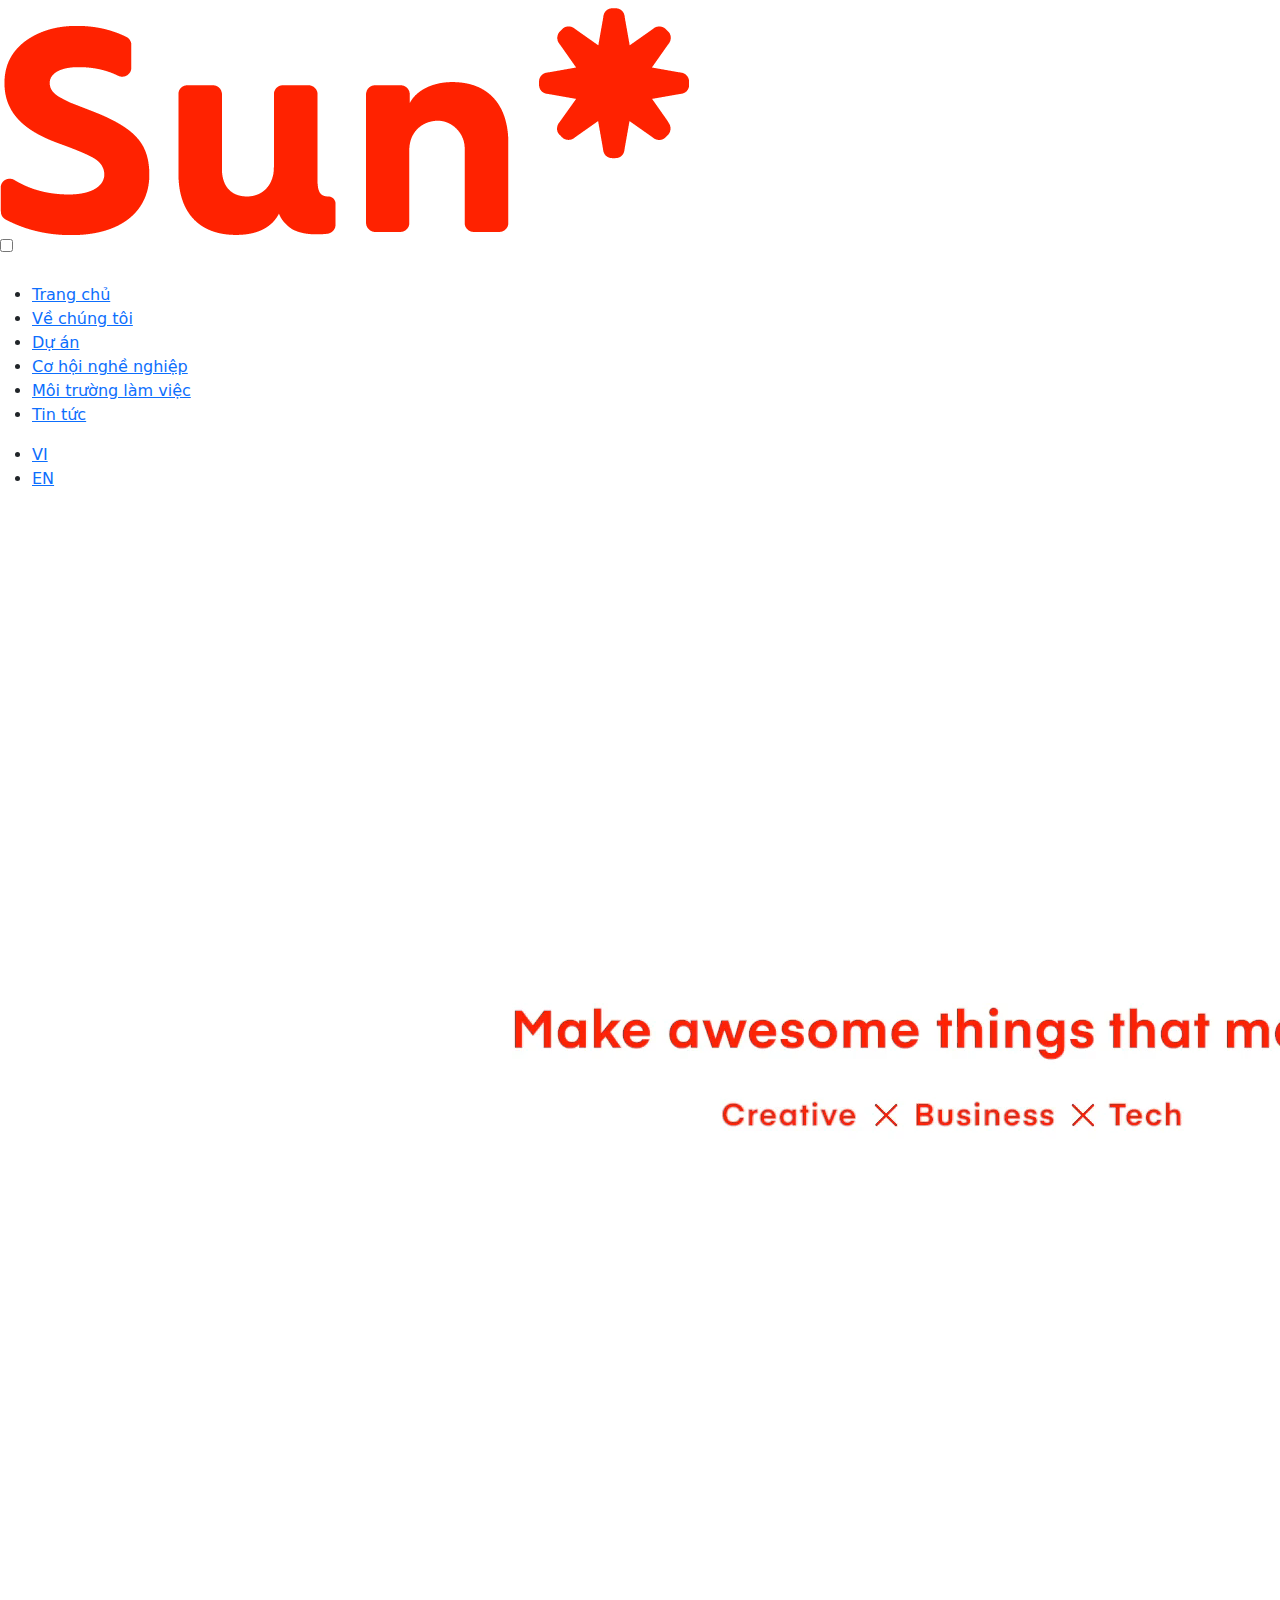
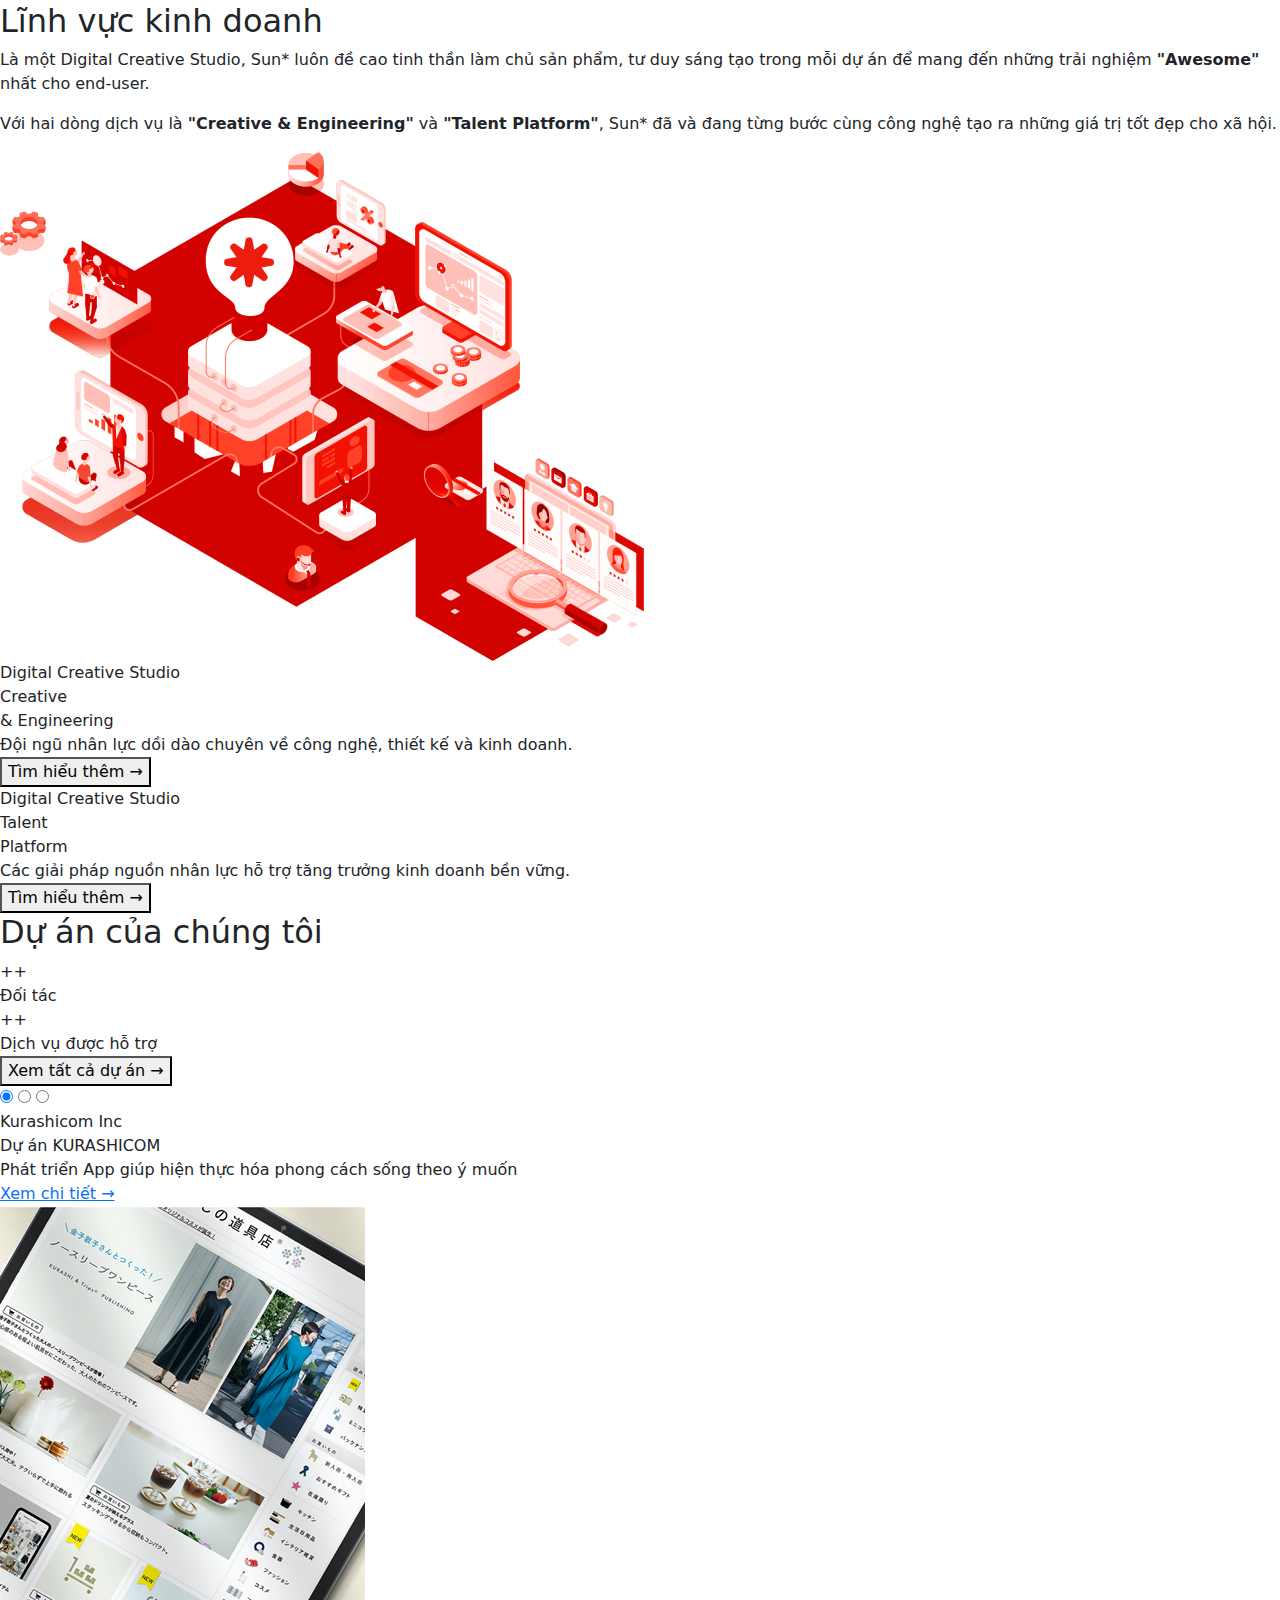
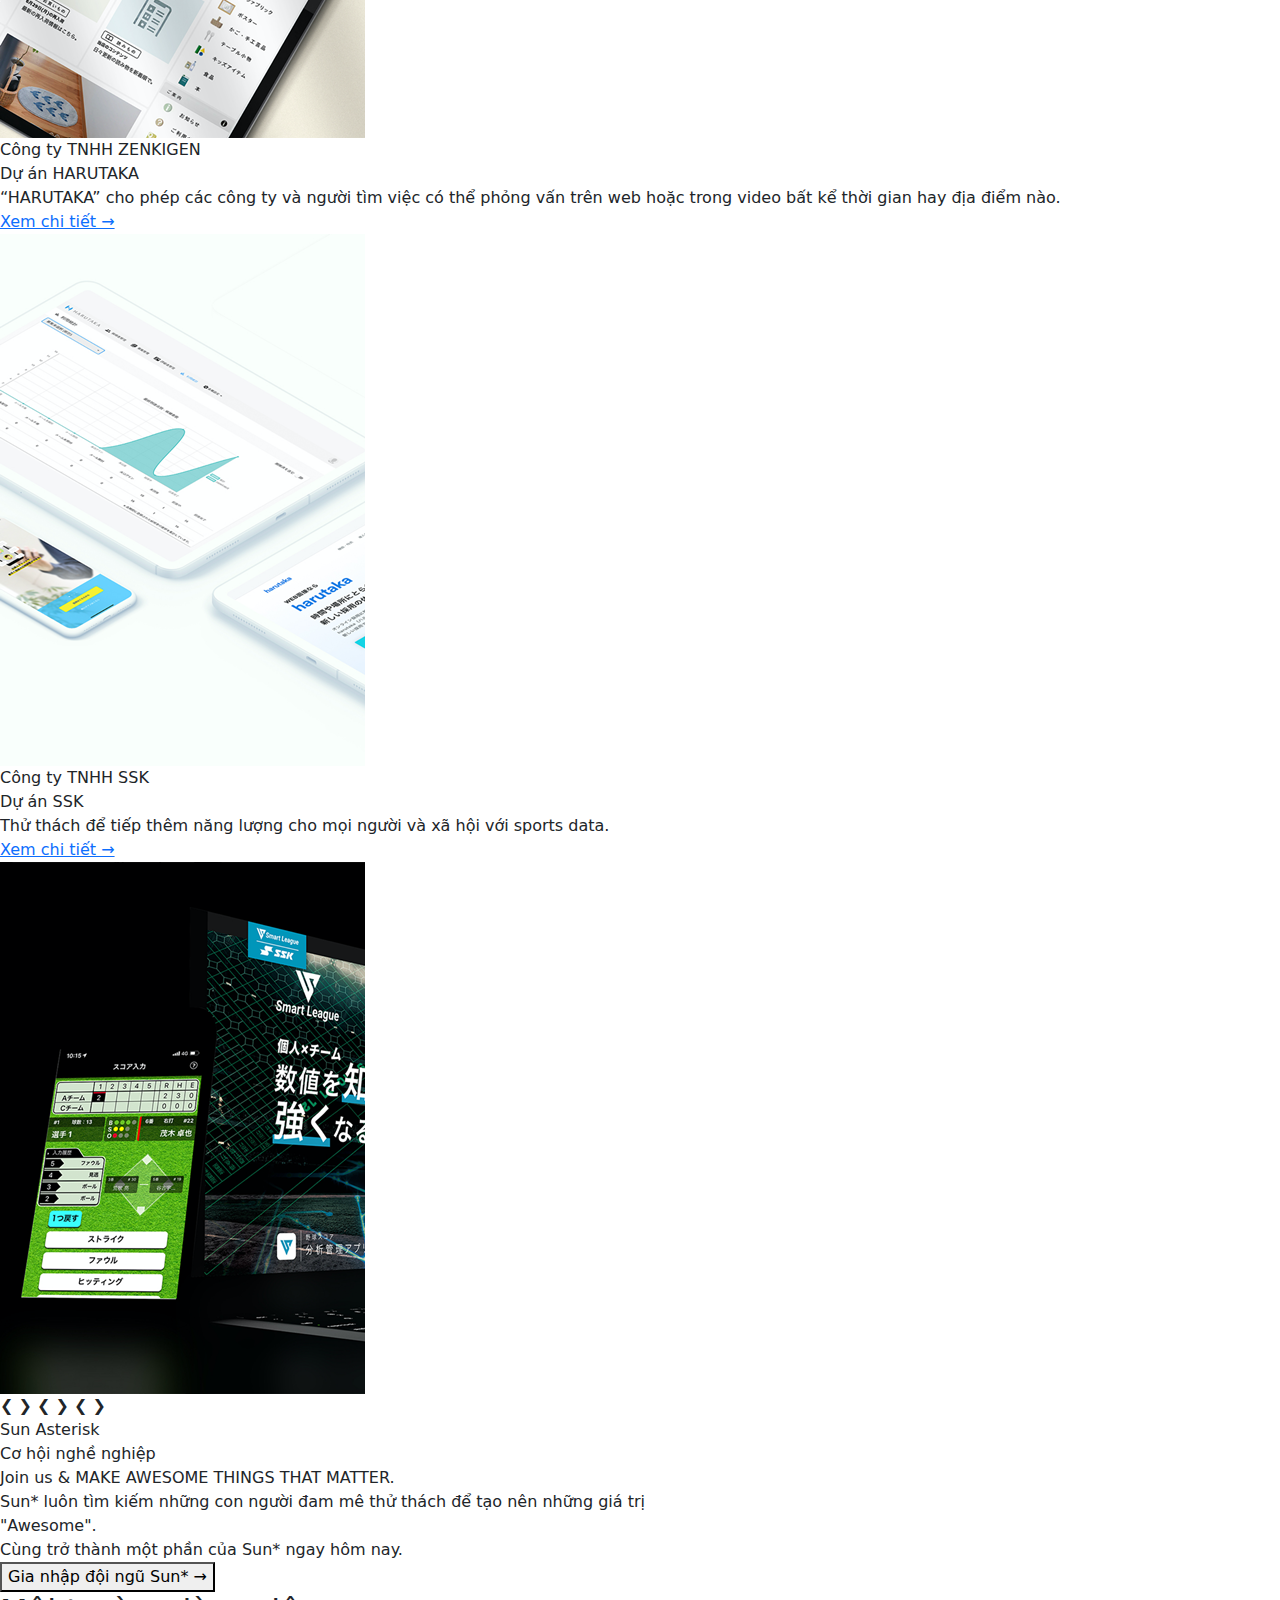
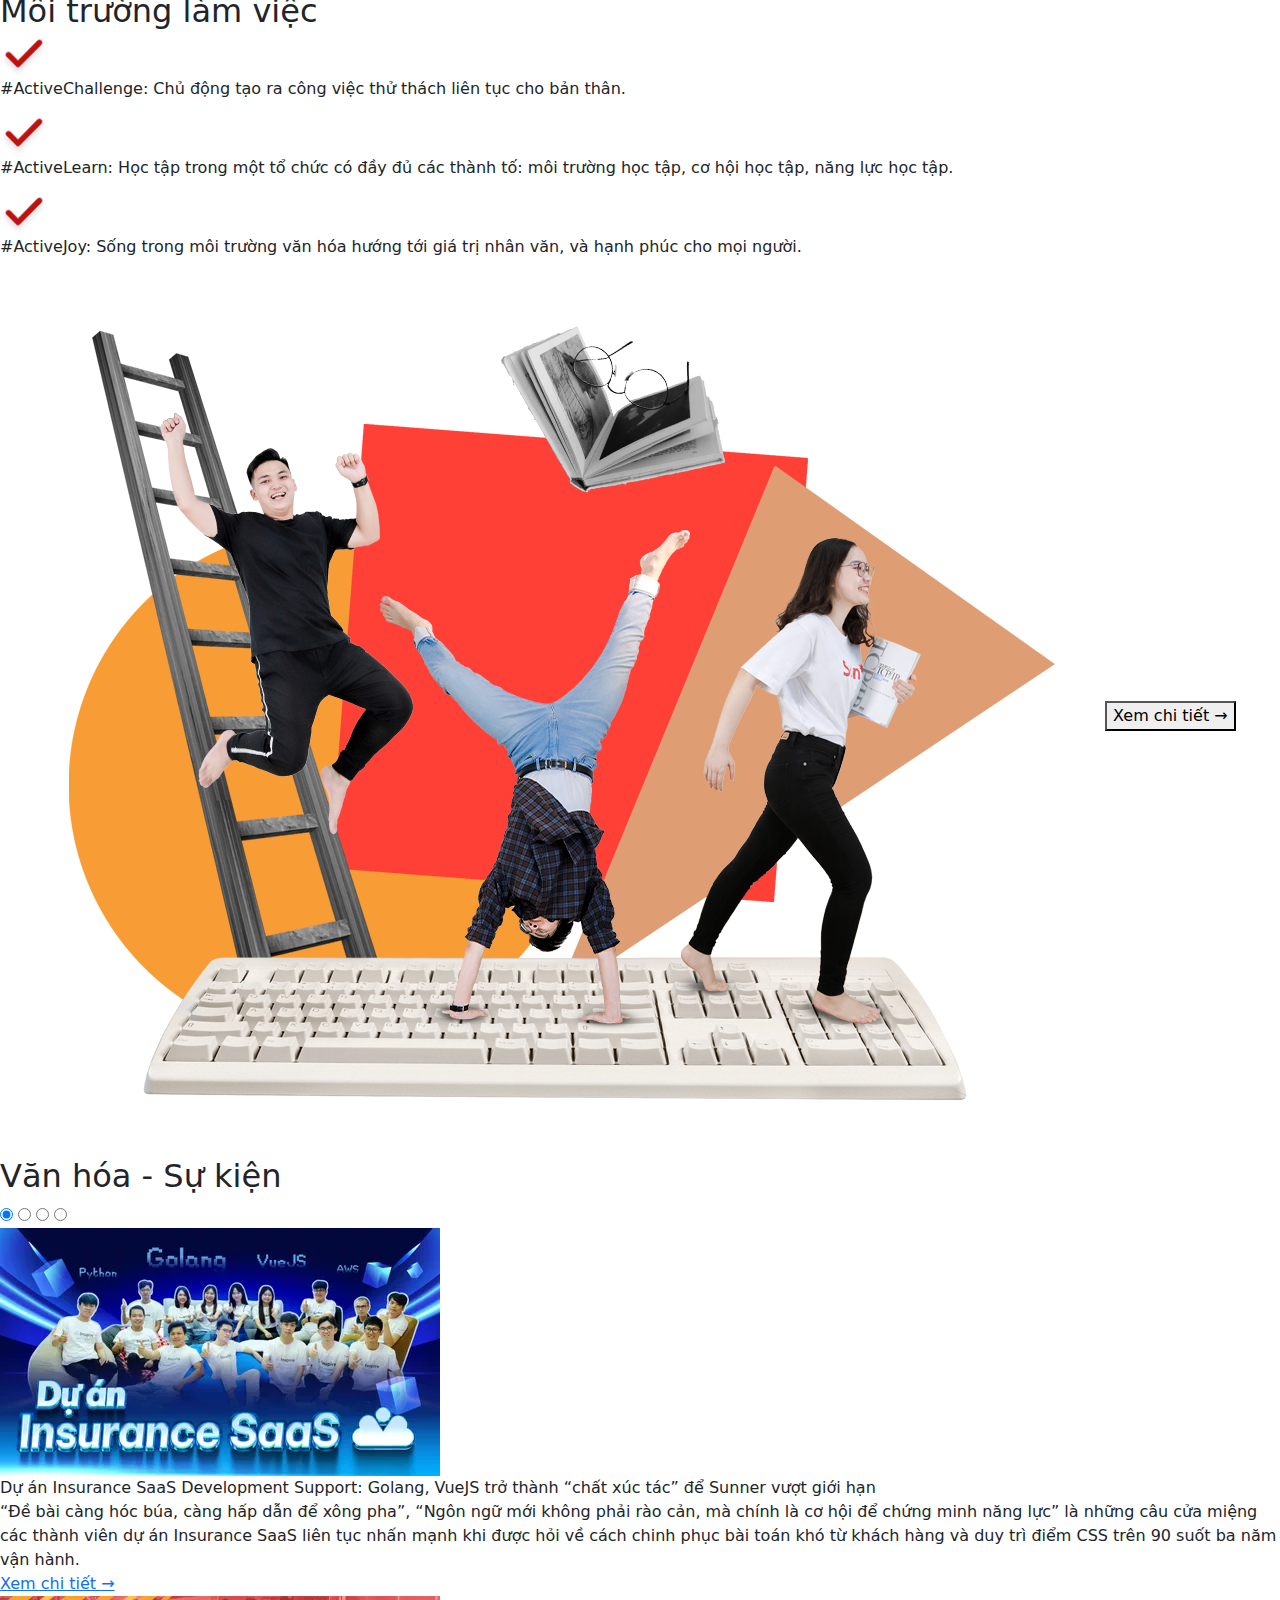
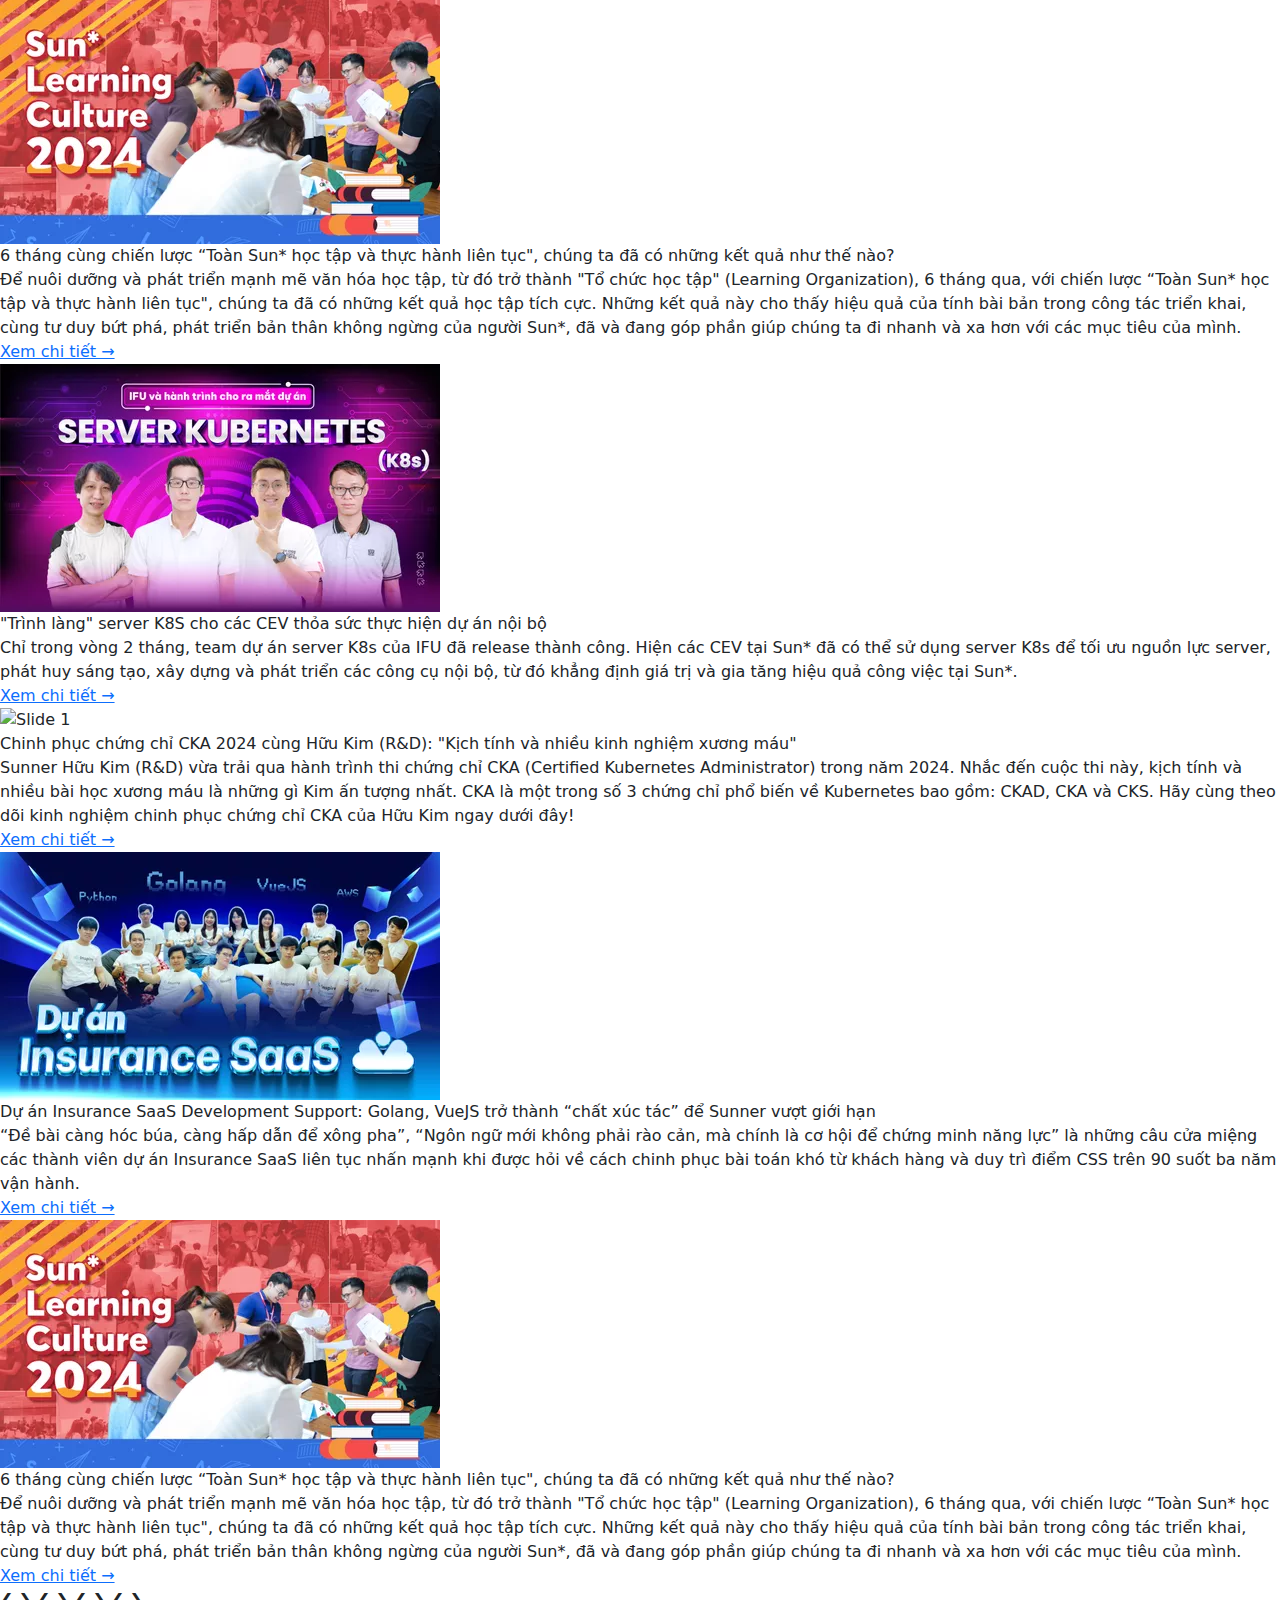
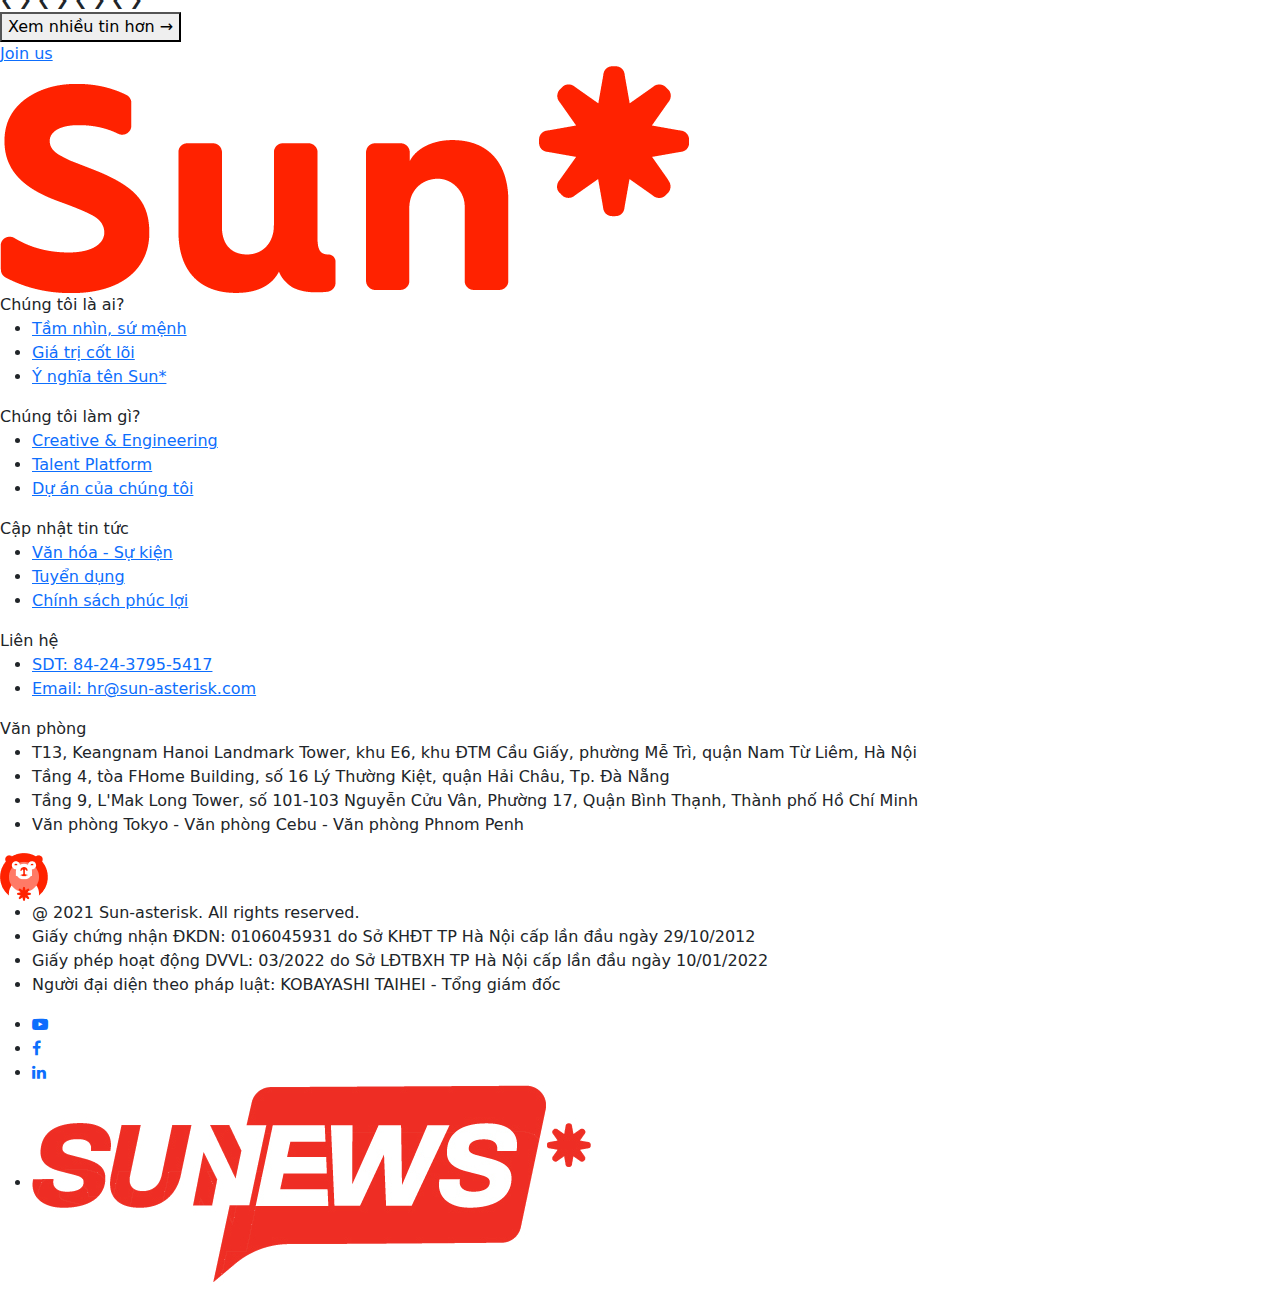
==== commit 4dedb03c: "add bootstrap" ====
--- a/src/pages/index.html
+++ b/src/pages/index.html
@@ -9,12 +9,15 @@
     <meta charset="UTF-8" />
     <meta name="viewport" content="width=device-width, initial-scale=1.0" />
     <title>Trang chủ - Sun* Inc. Tuyển Dụng</title>
-    <link rel="stylesheet" href="../../assets/css/styles.css" />
+    <link rel="stylesheet" href="../../assets/css/bootstrap.min.css">
     <link rel="stylesheet" href="../../assets/css/responsive.css" />
     <link
       rel="stylesheet"
       href="https://cdnjs.cloudflare.com/ajax/libs/font-awesome/4.7.0/css/font-awesome.min.css"
     />
+    <link href="https://fonts.googleapis.com/css2?family=Open+Sans:ital,wght@0,300..800;1,300..800&display=swap"
+    rel="stylesheet">
+    <script src="../../assets/js/bootstrap.bundle.min.js"></script>
   </head>
 
   <body>
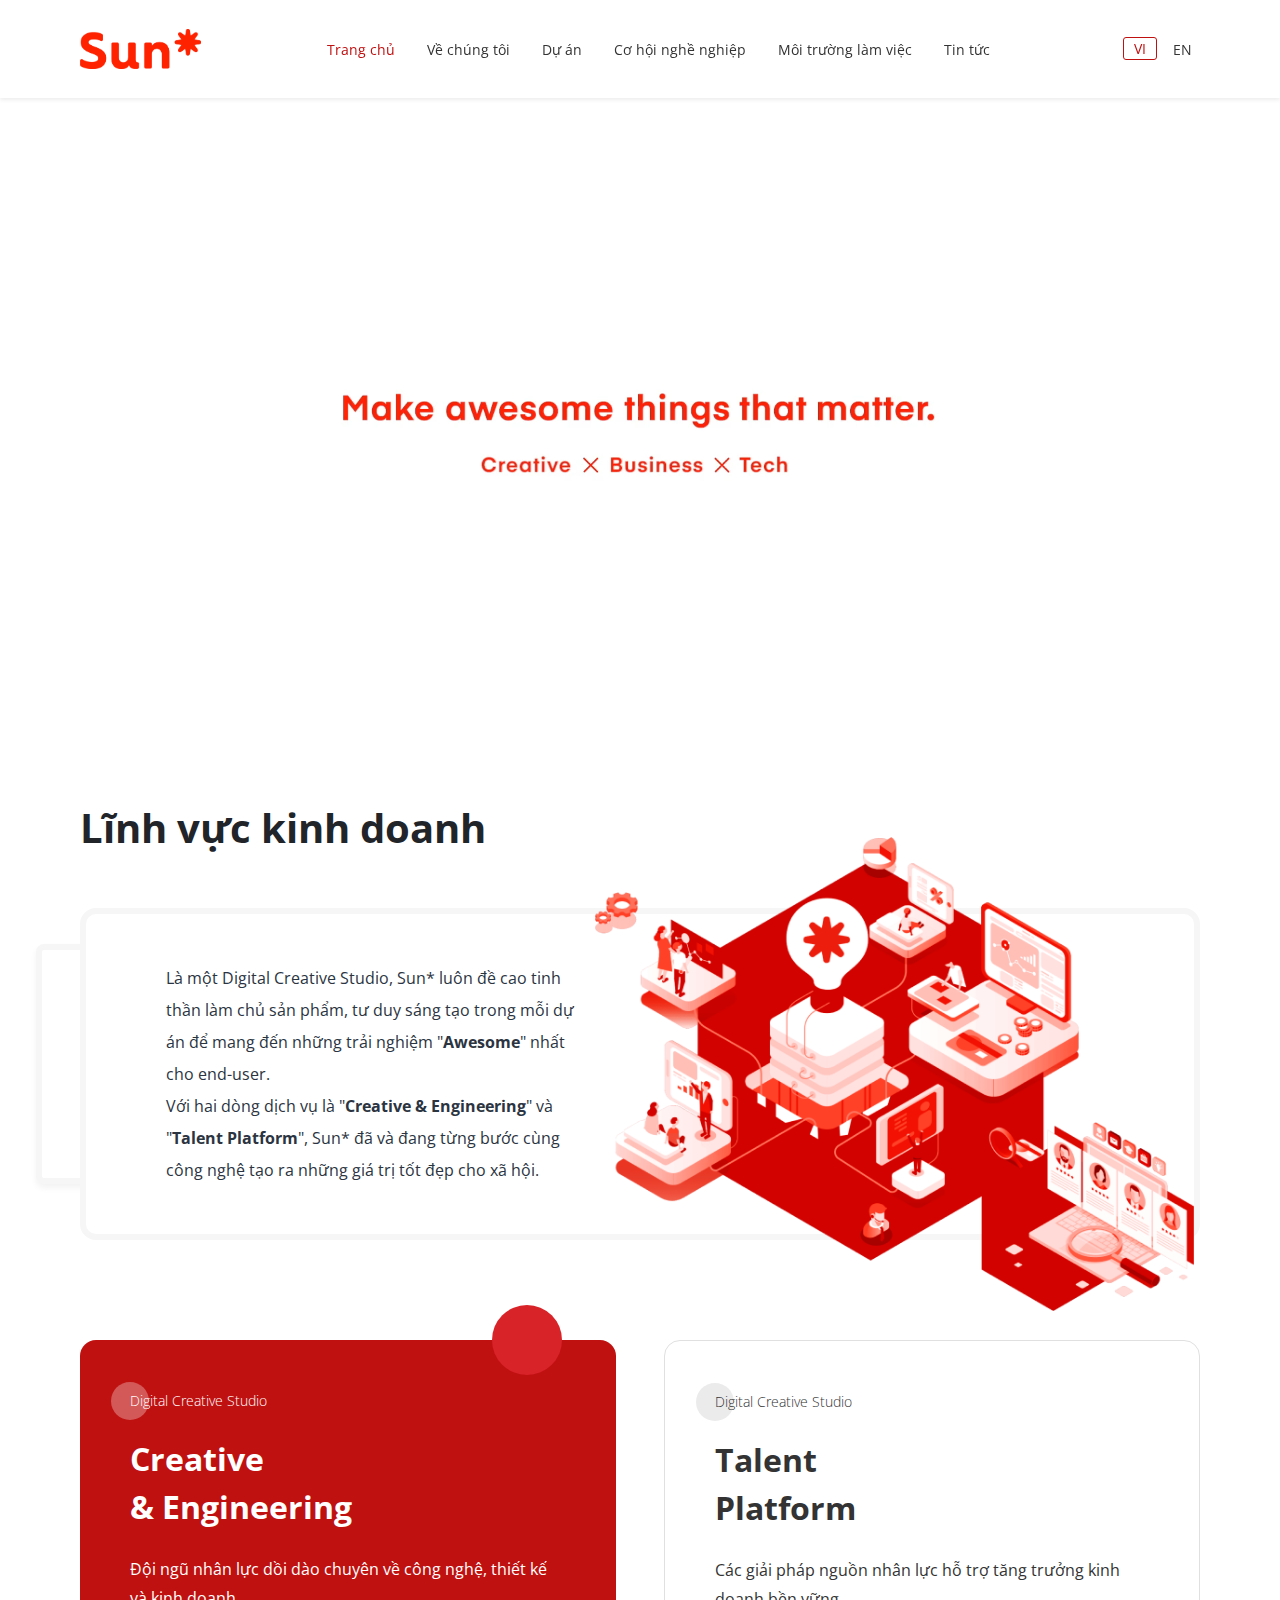
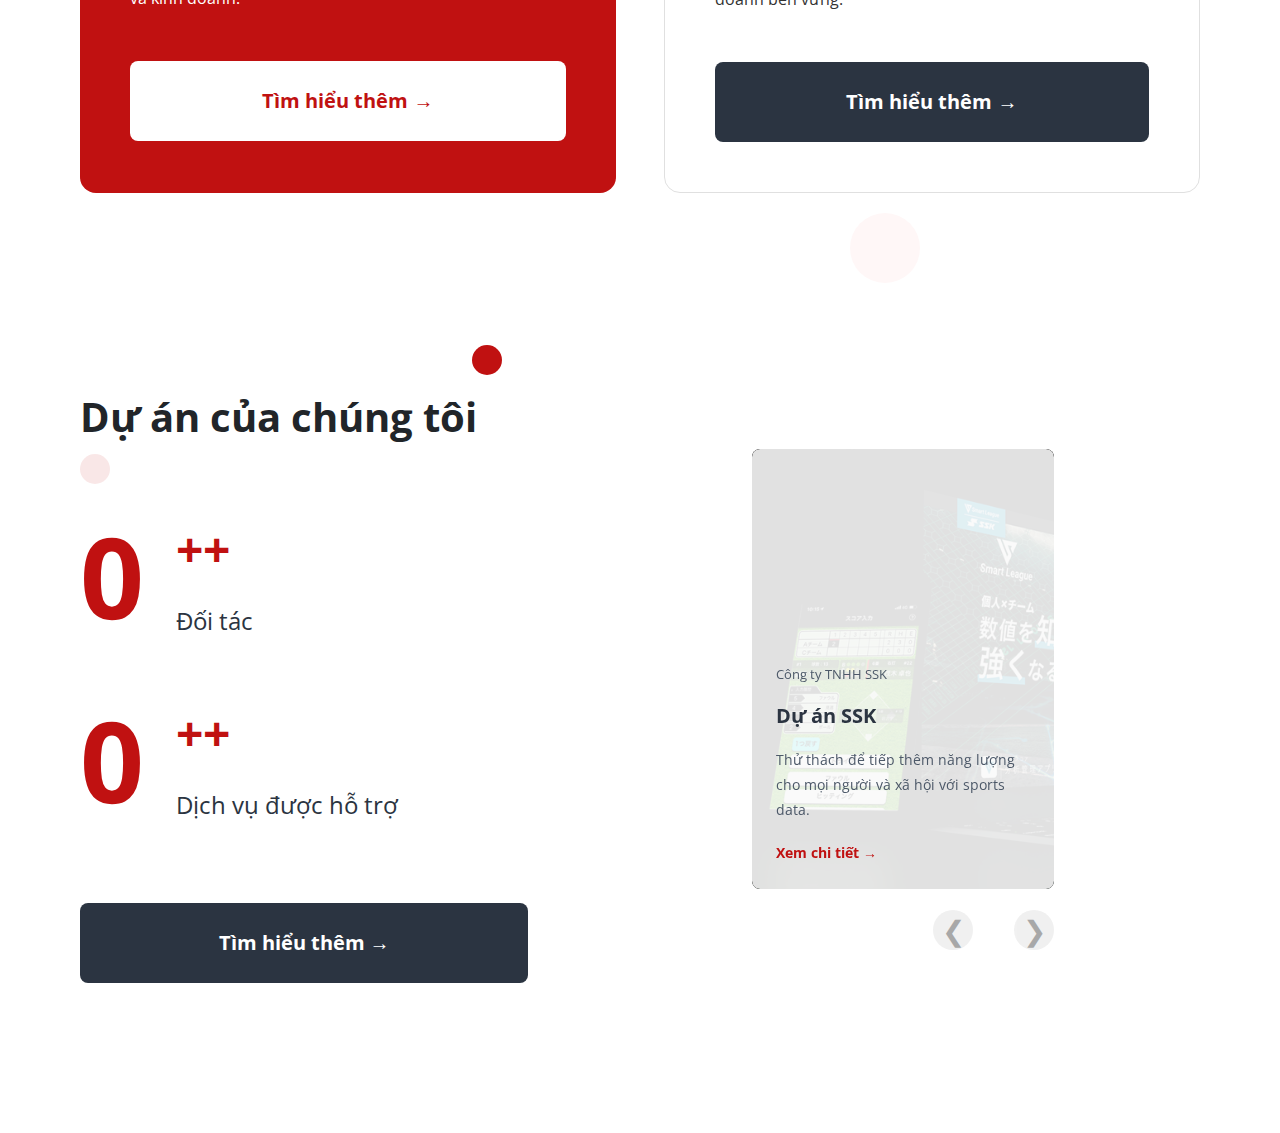
==== commit 198649cd: "[Naitei] SUN* Homepage bootstrap ft: header + business + project" ====
--- a/src/pages/index.html
+++ b/src/pages/index.html
@@ -9,641 +9,323 @@
     <meta charset="UTF-8" />
     <meta name="viewport" content="width=device-width, initial-scale=1.0" />
     <title>Trang chủ - Sun* Inc. Tuyển Dụng</title>
-    <link rel="stylesheet" href="../../assets/css/bootstrap.min.css">
+    <link rel="stylesheet" href="../../assets/css/bootstrap.css" />
+    <link rel="stylesheet" href="../../assets/css/custom-bootstrap.css" />
     <link rel="stylesheet" href="../../assets/css/responsive.css" />
     <link
       rel="stylesheet"
       href="https://cdnjs.cloudflare.com/ajax/libs/font-awesome/4.7.0/css/font-awesome.min.css"
     />
-    <link href="https://fonts.googleapis.com/css2?family=Open+Sans:ital,wght@0,300..800;1,300..800&display=swap"
-    rel="stylesheet">
-    <script src="../../assets/js/bootstrap.bundle.min.js"></script>
+    <link
+      href="https://fonts.googleapis.com/css2?family=Open+Sans:ital,wght@0,300..800;1,300..800&display=swap"
+      rel="stylesheet"
+    />
+    <script src="../../assets/js/bootstrap.min.js"></script>
   </head>
 
   <body>
-    <header class="navbar">
-      <div class="navbar__container">
-        <div class="navbar__logo">
-          <a href="index.html" aria-label="Trang chủ">
-            <img src="../../assets/images/logo-sun@2x.png" alt="logo" />
-          </a>
-        </div>
-
-        <input
-          type="checkbox"
-          id="menu-toggle"
-          class="navbar__toggle-checkbox"
-        />
-        <div class="navbar__hamburger-btn">
-          <label for="menu-toggle" class="navbar__hamburger">
-            <span class="hamburger-icon"></span>
-            <span class="hamburger-icon"></span>
-            <span class="hamburger-icon"></span>
-          </label>
-        </div>
-
-        <nav class="navbar__menu">
-          <ul class="navbar__menu-list">
-            <li class="navbar__menu-item-wrapper">
-              <a href="#" class="navbar__menu-item navbar__menu-item--active"
-                >Trang chủ</a
-              >
-            </li>
-            <li class="navbar__menu-item-wrapper">
-              <a href="#" class="navbar__menu-item">Về chúng tôi</a>
-            </li>
-            <li class="navbar__menu-item-wrapper">
-              <a href="#" class="navbar__menu-item">Dự án</a>
-            </li>
-            <li class="navbar__menu-item-wrapper">
-              <a href="#" class="navbar__menu-item">Cơ hội nghề nghiệp</a>
-            </li>
-            <li class="navbar__menu-item-wrapper">
-              <a href="#" class="navbar__menu-item">Môi trường làm việc</a>
-            </li>
-            <li class="navbar__menu-item-wrapper">
-              <a href="#" class="navbar__menu-item">Tin tức</a>
-            </li>
-          </ul>
-        </nav>
-        <ul class="navbar__lang">
-          <li>
-            <a
-              href="index.html"
-              class="navbar__lang-btn navbar__lang-btn--active"
-              >VI</a
-            >
+    <header
+      class="container-fluid navbar navbar-expand-lg bg-white fixed-top shadow-sm py-4"
+    >
+      <div class="container d-flex align-items-center px-7">
+        <a href="index.html" class="navbar-brand pl-2" aria-label="Trang chủ">
+          <img
+            src="../../assets/images/logo-sun@2x.png"
+            alt="logo"
+            class="logo-img"
+          />
+        </a>
+        <div>
+          <div
+            class="navbar-toggler"
+            type="button"
+            data-bs-toggle="collapse"
+            data-bs-target="#navbarNav"
+            aria-controls="navbarNav"
+            aria-expanded="false"
+            aria-label="Toggle navigation"
+          >
+            <span class="navbar-toggler-icon"></span>
+          </div>
+          <div class="collapse navbar-collapse ms-auto" id="navbarNav">
+            <ul class="navbar-nav d-flex flex-column flex-lg-row mx-auto">
+              <li class="nav-item px-2">
+                <a href="#" class="nav-link active">Trang chủ</a>
+              </li>
+              <li class="nav-item px-2">
+                <a href="#" class="nav-link">Về chúng tôi</a>
+              </li>
+              <li class="nav-item px-2">
+                <a href="#" class="nav-link">Dự án</a>
+              </li>
+              <li class="nav-item px-2">
+                <a href="#" class="nav-link">Cơ hội nghề nghiệp</a>
+              </li>
+              <li class="nav-item px-2">
+                <a href="#" class="nav-link">Môi trường làm việc</a>
+              </li>
+              <li class="nav-item px-2">
+                <a href="#" class="nav-link">Tin tức</a>
+              </li>
+            </ul>
+          </div>
+        </div>
+        <ul class="navbar-nav ms-4 d-flex flex-row gap-2">
+          <li class="nav-item">
+            <a href="index.html" class="nav-link active language-btn">VI</a>
           </li>
-          <li><a href="index-en.html" class="navbar__lang-btn">EN</a></li>
+          <li class="nav-item">
+            <a href="index-en.html" class="nav-link language-btn">EN</a>
+          </li>
         </ul>
       </div>
     </header>
 
-    <section class="video-container">
+    <main class="mw-1150px position-relative mx-auto mt-100px">
       <video
-        src="../../assets/videos/mv-pc.mp4"
+        class="w-100 object-fit-cover h-650px position-relative overflow-hidden"
+        src="../../assets\videos\mv-pc.mp4"
         autoplay
         muted
         webkit-playsinline
         playsinline
         loop
-        preload="auto"
-        class="video-container__video"
       ></video>
-    </section>
+      <div class="container position-relative px-7 py-5">
+        <h2 class="fw-bold fs-40">Lĩnh vực kinh doanh</h2>
+      </div>
 
-    <section class="field">
-      <div class="field__container">
-        <h2 class="field__title">Lĩnh vực kinh doanh</h2>
-        <div class="field__content">
-          <div class="field__overlay-box"></div>
-          <div class="field__description">
-            <div class="field__text">
-              <p>
-                Là một Digital Creative Studio, Sun* luôn đề cao tinh thần làm
-                chủ sản phẩm, tư duy sáng tạo trong mỗi dự án để mang đến những
-                trải nghiệm <strong>"Awesome"</strong> nhất cho end-user.
-              </p>
-              <p>
-                Với hai dòng dịch vụ là
-                <strong>"Creative &amp; Engineering"</strong> và
-                <strong>"Talent Platform"</strong>, Sun* đã và đang từng bước
-                cùng công nghệ tạo ra những giá trị tốt đẹp cho xã hội.
-              </p>
+      <div class="container position-relative px-7 mb-200">
+        <div class="my-7">
+          <div
+            class="d-flex position-relative align-items-center rounded-4 bg-white business py-5"
+          >
+            <div class="px-7 text-gray lh-lg pr-500 business-text">
+              Là một Digital Creative Studio, Sun* luôn đề cao tinh thần làm chủ
+              sản phẩm, tư duy sáng tạo trong mỗi dự án để mang đến những trải
+              nghiệm "<strong>Awesome</strong>" nhất cho end-user.
+              <br />
+              Với hai dòng dịch vụ là "<strong
+                >Creative &amp; Engineering</strong
+              >" và "<strong>Talent Platform</strong>", Sun* đã và đang từng
+              bước cùng công nghệ tạo ra những giá trị tốt đẹp cho xã hội.
             </div>
-            <div class="field__image">
+            <div
+              class="d-flex justify-content-end position-absolute end-0 business-image"
+            >
               <img
+                class="w-93"
                 src="../../assets/images/intro-business.png"
-                alt="Digital Creative Studio Illustration"
+                alt="Lĩnh vực kinh doanh"
               />
             </div>
           </div>
         </div>
-      </div>
-    </section>
-
-    <section class="boxes">
-      <div class="box box--red">
-        <div class="circle circle--top-right"></div>
-        <div class="box-header">
-          <div class="circle circle--red circle--top-left"></div>
-          <span class="box-tag">Digital Creative Studio</span>
-        </div>
-        <div class="box-title">Creative<br />&amp; Engineering</div>
-        <div class="box-description">
-          Đội ngũ nhân lực dồi dào chuyên về công nghệ, thiết kế và kinh doanh.
-        </div>
-        <button class="learn-more-btn learn-more-btn--red">
-          Tìm hiểu thêm →
-        </button>
+        <div class="position-relative mt-50">
+          <ul class="d-flex ls-none gap-5 px-0 boxes">
+            <li
+              class="rounded-4 w-50 bg-primary text-white position-relative p-50 box"
+            >
+              <div
+                class="mb-4 fs-14px position-relative fw-light z-0 circle-white"
+              >
+                Digital Creative Studio
+              </div>
+              <div class="fs-2 fw-bold mb-4">
+                Creative
+                <br />
+                &amp; Engineering
+              </div>
+              <div class="mb-5 fs-6 lh-1p8">
+                Đội ngũ nhân lực dồi dào chuyên về công nghệ, thiết kế và kinh
+                doanh.
+              </div>
+              <button
+                class="custom-button custom-button-red py-4 w-100 mx-auto fw-bold text-center position-relative rounded-3 d-flex justify-content-center align-items-center text-primary bg-white"
+              >
+                <span class="fs-5"> Tìm hiểu thêm →</span>
+              </button>
+            </li>
+            <li class="rounded-4 w-50 position-relative p-50 box-white box">
+              <div
+                class="mb-4 fs-14px position-relative fw-light z-0 circle-gray"
+              >
+                Digital Creative Studio
+              </div>
+              <div class="fs-2 fw-bold mb-4">
+                Talent
+                <br />
+                Platform
+              </div>
+              <div class="mb-5 fs-6 lh-1p8">
+                Các giải pháp nguồn nhân lực hỗ trợ tăng trưởng kinh doanh bền
+                vững.
+              </div>
+              <button
+                class="custom-button custom-button-dark py-4 w-100 mx-auto fw-bold text-white bg-dark text-center position-relative rounded-3 d-flex justify-content-center align-items-center text-primary bg-white"
+              >
+                <span class="fs-5"> Tìm hiểu thêm →</span>
+              </button>
+            </li>
+            <div class="circle--down-right"></div>
+          </ul>
+        </div>
       </div>
 
-      <div class="box box--white">
-        <div class="box-header">
-          <div class="circle circle--white circle--top-left"></div>
-          <span class="box-tag box-tag--light">Digital Creative Studio</span>
-        </div>
-        <div class="box-title">Talent<br />Platform</div>
-        <div class="box-description">
-          Các giải pháp nguồn nhân lực hỗ trợ tăng trưởng kinh doanh bền vững.
-        </div>
-        <button class="learn-more-btn learn-more-btn--dark">
-          Tìm hiểu thêm →
-        </button>
-        <div class="circle circle-right"></div>
-        <div class="circle circle--down-right"></div>
-      </div>
-    </section>
-
-    <section class="project--container">
-      <div class="project--title">
-        <div class="circle project--down-left"></div>
-        <h2>Dự án của chúng tôi</h2>
-        <div class="circle project--top-right"></div>
-      </div>
-      <div class="project--content">
-        <div class="project--data">
-          <div class="project--items">
-            <div class="project--item">
-              <div class="project--number-client"></div>
-              <div class="project--details">
-                <div class="project--plus">++</div>
-                <div class="project--label">Đối tác</div>
-              </div>
-            </div>
-            <div class="project--item">
-              <div class="project--number-service"></div>
-              <div class="project--details">
-                <div class="project--plus">++</div>
-                <div class="project--label">Dịch vụ được hỗ trợ</div>
-              </div>
-            </div>
-          </div>
-          <button class="learn-more-btn learn-more-btn--dark">
-            Xem tất cả dự án →
-          </button>
-        </div>
-        <div class="project--slideshow">
-          <input type="radio" name="slider" id="slide1" checked />
-          <input type="radio" name="slider" id="slide2" />
-          <input type="radio" name="slider" id="slide3" />
-          <div class="slides">
-            <div class="slide">
-              <div class="slide--content">
-                <div class="slide--client">Kurashicom Inc</div>
-                <div class="slide--title">Dự án KURASHICOM</div>
-                <div class="slide--description">
-                  Phát triển App giúp hiện thực hóa phong cách sống theo ý muốn
-                </div>
-                <a class="see-more-btn"> Xem chi tiết → </a>
-              </div>
-              <img src="..\..\assets\images\Kurashicom.png" alt="Slide 1" />
-            </div>
-            <div class="slide">
-              <div class="slide--content">
-                <div class="slide--client">Công ty TNHH ZENKIGEN</div>
-                <div class="slide--title">Dự án HARUTAKA</div>
-                <div class="slide--description">
-                  “HARUTAKA” cho phép các công ty và người tìm việc có thể phỏng
-                  vấn trên web hoặc trong video bất kể thời gian hay địa điểm
-                  nào.
-                </div>
-                <a class="see-more-btn"> Xem chi tiết → </a>
-              </div>
-              <img src="..\..\assets\images\zenkigen_01.png" alt="Slide 2" />
-            </div>
-            <div class="slide">
-              <div class="slide--content">
-                <div class="slide--client">Công ty TNHH SSK</div>
-                <div class="slide--title">Dự án SSK</div>
-                <div class="slide--description">
-                  Thử thách để tiếp thêm năng lượng cho mọi người và xã hội với
-                  sports data.
-                </div>
-                <a class="see-more-btn"> Xem chi tiết → </a>
-              </div>
-              <img src="..\..\assets\images\Untitled-1-3.png" alt="Slide 3" />
-            </div>
-          </div>
-
-          <div class="nav-arrows-container">
-            <label for="slide3" class="nav-arrow prev prev-slide1"
-              >&#10094;</label
-            >
-            <label for="slide2" class="nav-arrow next next-slide1"
-              >&#10095;</label
-            >
-
-            <label for="slide1" class="nav-arrow prev prev-slide2"
-              >&#10094;</label
-            >
-            <label for="slide3" class="nav-arrow next next-slide2"
-              >&#10095;</label
-            >
-
-            <label for="slide2" class="nav-arrow prev prev-slide3"
-              >&#10094;</label
-            >
-            <label for="slide1" class="nav-arrow next next-slide3"
-              >&#10095;</label
-            >
-          </div>
-        </div>
-      </div>
-      <div class="circle project--down-right"></div>
-    </section>
-
-    <section class="career">
-      <div class="career--content">
-        <div class="career--sun">Sun Asterisk</div>
-        <div class="career--title">Cơ hội nghề nghiệp</div>
-        <div class="career--slogan">
-          Join us &amp; MAKE AWESOME THINGS THAT MATTER.
-        </div>
-        <div class="career--description">
-          Sun* luôn tìm kiếm những con người đam mê thử thách để tạo nên những
-          giá trị
-          <br />
-          "Awesome".
-          <br />
-          Cùng trở thành một phần của Sun* ngay hôm nay.
-        </div>
-        <button class="learn-more-btn learn-more-btn--red career--btn">
-          Gia nhập đội ngũ Sun* →
-        </button>
-      </div>
-    </section>
-
-    <section class="work-environment">
-      <h2 class="work-environment--title">Môi trường làm việc</h2>
-      <div class="work-environment--content">
-        <div class="work-environment--checklist">
-          <div class="checklist--item">
-            <img
-              src="..\..\assets\icons\icon-check.svg"
-              alt="Check Icon"
-              class="checklist--icon"
-            />
-            <p class="checklist--text">
-              #ActiveChallenge: Chủ động tạo ra công việc thử thách liên tục cho
-              bản thân.
-            </p>
-          </div>
-          <div class="checklist--item">
-            <img
-              src="..\..\assets\icons\icon-check.svg"
-              alt="Check Icon"
-              class="checklist--icon"
-            />
-            <p class="checklist--text">
-              #ActiveLearn: Học tập trong một tổ chức có đầy đủ các thành tố:
-              môi trường học tập, cơ hội học tập, năng lực học tập.
-            </p>
-          </div>
-          <div class="checklist--item">
-            <img
-              src="..\..\assets\icons\icon-check.svg"
-              alt="Check Icon"
-              class="checklist--icon"
-            />
-            <p class="checklist--text">
-              #ActiveJoy: Sống trong môi trường văn hóa hướng tới giá trị nhân
-              văn, và hạnh phúc cho mọi người.
-            </p>
-          </div>
-        </div>
-        <div class="work-environment--image-section">
-          <img
-            src="..\..\assets\images\human-centered.png"
-            alt="Môi trường làm việc"
-            class="image-section--img"
-          />
-          <button
-            class="learn-more-btn learn-more-btn--dark image-section--button"
-          >
-            Xem chi tiết →
-          </button>
-        </div>
-      </div>
-    </section>
-
-    <section class="event">
-      <h2 class="event--title">Văn hóa - Sự kiện</h2>
-      <div class="event--slideshow">
-        <input type="radio" name="slider-1" id="slide1-1" checked />
-        <input type="radio" name="slider-1" id="slide2-1" />
-        <input type="radio" name="slider-1" id="slide3-1" />
-        <input type="radio" name="slider-1" id="slide4-1" />
-
-        <div class="event--slides">
-          <div class="event--slide">
-            <div class="event--image">
-              <img
-                src="..\..\assets\images\0975f17b-89f3-4eab-a4fd-33b55df9d80d.webp"
-                alt="Slide 1"
-                class="event--slide-img"
-              />
-            </div>
-            <div class="event--slide-content">
-              <div class="event--slide-title">
-                Dự án Insurance SaaS Development Support: Golang, VueJS trở
-                thành “chất xúc tác” để Sunner vượt giới hạn
-              </div>
-              <div class="event--slide-description">
-                “Đề bài càng hóc búa, càng hấp dẫn để xông pha”, “Ngôn ngữ mới
-                không phải rào cản, mà chính là cơ hội để chứng minh năng lực”
-                là những câu cửa miệng các thành viên dự án Insurance SaaS liên
-                tục nhấn mạnh khi được hỏi về cách chinh phục bài toán khó từ
-                khách hàng và duy trì điểm CSS trên 90 suốt ba năm vận hành.
-              </div>
-              <a class="see-more-btn"> Xem chi tiết → </a>
-            </div>
-          </div>
-          <div class="event--slide">
-            <div class="event--image">
-              <img
-                src="..\..\assets\images\7d926be4-e8c6-4b1b-b4a8-e0ccf52f362b.webp"
-                alt="Slide 1"
-                class="event--slide-img"
-              />
-            </div>
-            <div class="event--slide-content">
-              <div class="event--slide-title">
-                6 tháng cùng chiến lược “Toàn Sun* học tập và thực hành liên
-                tục", chúng ta đã có những kết quả như thế nào?
-              </div>
-              <div class="event--slide-description">
-                Để nuôi dưỡng và phát triển mạnh mẽ văn hóa học tập, từ đó trở
-                thành "Tổ chức học tập" (Learning Organization), 6 tháng qua,
-                với chiến lược “Toàn Sun* học tập và thực hành liên tục", chúng
-                ta đã có những kết quả học tập tích cực. Những kết quả này cho
-                thấy hiệu quả của tính bài bản trong công tác triển khai, cùng
-                tư duy bứt phá, phát triển bản thân không ngừng của người Sun*,
-                đã và đang góp phần giúp chúng ta đi nhanh và xa hơn với các mục
-                tiêu của mình.
-              </div>
-              <a class="see-more-btn"> Xem chi tiết → </a>
-            </div>
-          </div>
-          <div class="event--slide">
-            <div class="event--image">
-              <img
-                src="..\..\assets\images\b8eab75a-a36f-4a25-82e6-8942a6ad62a3.webp"
-                alt="Slide 1"
-                class="event--slide-img"
-              />
-            </div>
-            <div class="event--slide-content">
-              <div class="event--slide-title">
-                "Trình làng" server K8S cho các CEV thỏa sức thực hiện dự án nội
-                bộ
-              </div>
-              <div class="event--slide-description">
-                Chỉ trong vòng 2 tháng, team dự án server K8s của IFU đã release
-                thành công. Hiện các CEV tại Sun* đã có thể sử dụng server K8s
-                để tối ưu nguồn lực server, phát huy sáng tạo, xây dựng và phát
-                triển các công cụ nội bộ, từ đó khẳng định giá trị và gia tăng
-                hiệu quả công việc tại Sun*.
-              </div>
-              <a class="see-more-btn"> Xem chi tiết → </a>
-            </div>
-          </div>
-          <div class="event--slide">
-            <div class="event--image">
-              <img
-                src="https://news.sun-asterisk.com/images/440x248/f8e7e84c-29f1-4cbd-b2a3-263d42578a10.png"
-                alt="Slide 1"
-                class="event--slide-img"
-              />
-            </div>
-            <div class="event--slide-content">
-              <div class="event--slide-title">
-                Chinh phục chứng chỉ CKA 2024 cùng Hữu Kim (R&D): "Kịch tính và
-                nhiều kinh nghiệm xương máu"
-              </div>
-              <div class="event--slide-description">
-                Sunner Hữu Kim (R&D) vừa trải qua hành trình thi chứng chỉ CKA
-                (Certified Kubernetes Administrator) trong năm 2024. Nhắc đến
-                cuộc thi này, kịch tính và nhiều bài học xương máu là những gì
-                Kim ấn tượng nhất. CKA là một trong số 3 chứng chỉ phổ biến về
-                Kubernetes bao gồm: CKAD, CKA và CKS. Hãy cùng theo dõi kinh
-                nghiệm chinh phục chứng chỉ CKA của Hữu Kim ngay dưới đây!
-              </div>
-              <a class="see-more-btn"> Xem chi tiết → </a>
-            </div>
-          </div>
-          <div class="event--slide">
-            <div class="event--image">
-              <img
-                src="..\..\assets\images\0975f17b-89f3-4eab-a4fd-33b55df9d80d.webp"
-                alt="Slide 1"
-                class="event--slide-img"
-              />
-            </div>
-            <div class="event--slide-content">
-              <div class="event--slide-title">
-                Dự án Insurance SaaS Development Support: Golang, VueJS trở
-                thành “chất xúc tác” để Sunner vượt giới hạn
-              </div>
-              <div class="event--slide-description">
-                “Đề bài càng hóc búa, càng hấp dẫn để xông pha”, “Ngôn ngữ mới
-                không phải rào cản, mà chính là cơ hội để chứng minh năng lực”
-                là những câu cửa miệng các thành viên dự án Insurance SaaS liên
-                tục nhấn mạnh khi được hỏi về cách chinh phục bài toán khó từ
-                khách hàng và duy trì điểm CSS trên 90 suốt ba năm vận hành.
-              </div>
-              <a class="see-more-btn"> Xem chi tiết → </a>
-            </div>
-          </div>
-          <div class="event--slide">
-            <div class="event--image">
-              <img
-                src="..\..\assets\images\7d926be4-e8c6-4b1b-b4a8-e0ccf52f362b.webp"
-                alt="Slide 1"
-                class="event--slide-img"
-              />
-            </div>
-            <div class="event--slide-content">
-              <div class="event--slide-title">
-                6 tháng cùng chiến lược “Toàn Sun* học tập và thực hành liên
-                tục", chúng ta đã có những kết quả như thế nào?
-              </div>
-              <div class="event--slide-description">
-                Để nuôi dưỡng và phát triển mạnh mẽ văn hóa học tập, từ đó trở
-                thành "Tổ chức học tập" (Learning Organization), 6 tháng qua,
-                với chiến lược “Toàn Sun* học tập và thực hành liên tục", chúng
-                ta đã có những kết quả học tập tích cực. Những kết quả này cho
-                thấy hiệu quả của tính bài bản trong công tác triển khai, cùng
-                tư duy bứt phá, phát triển bản thân không ngừng của người Sun*,
-                đã và đang góp phần giúp chúng ta đi nhanh và xa hơn với các mục
-                tiêu của mình.
-              </div>
-              <a class="see-more-btn"> Xem chi tiết → </a>
-            </div>
-          </div>
-        </div>
-
-        <div class="event--nav-arrows-container">
-          <label for="slide4-1" class="event--nav-arrow event--prev-slide1">
-            &#10094;
-          </label>
-          <label for="slide2-1" class="event--nav-arrow event--next-slide1">
-            &#10095;
-          </label>
-
-          <label for="slide1-1" class="event--nav-arrow event--prev-slide2">
-            &#10094;
-          </label>
-          <label for="slide3-1" class="event--nav-arrow event--next-slide2">
-            &#10095;
-          </label>
-
-          <label for="slide2-1" class="event--nav-arrow event--prev-slide3">
-            &#10094;
-          </label>
-          <label for="slide4-1" class="event--nav-arrow event--next-slide3">
-            &#10095;
-          </label>
-
-          <label for="slide3-1" class="event--nav-arrow event--prev-slide4">
-            &#10094;
-          </label>
-          <label for="slide1-1" class="event--nav-arrow event--next-slide4">
-            &#10095;
-          </label>
-        </div>
-      </div>
-      <div class="event--btn">
-        <button class="learn-more-btn learn-more-btn--dark event--btn">
-          Xem nhiều tin hơn →
-        </button>
-      </div>
-    </section>
-
-    <div class="join--btn">
-      <a href="#">Join us</a>
-    </div>
-
-    <footer class="footer">
-      <div class="footer--container">
-        <div class="footer--content">
-          <div class="footer--logo">
-            <img
-              src="../../assets/images/logo-sun@2x.png"
-              alt="logo"
-              class="logo-section"
-            />
-          </div>
-          <div class="footer-info">
-            <div class="footer-section">
-              <div class="footer-section--title">Chúng tôi là ai?</div>
-              <ul class="footer-section--list">
-                <li><a href="#">Tầm nhìn, sứ mệnh</a></li>
-                <li><a href="#">Giá trị cốt lõi</a></li>
-                <li><a href="#">Ý nghĩa tên Sun*</a></li>
+      <div class="container position-relative mb-150 px-7">
+        <div class="container position-relative p-0 project-title">
+          <h2 class="fw-bold fs-40">Dự án của chúng tôi</h2>
+        </div>
+        <div class="d-flex gap-7 project">
+          <div class="w-50 project-data">
+            <div class="d-flex my-60">
+              <ul class="p-0">
+                <li class="d-flex mb-50">
+                  <div class="project--number-client"></div>
+                  <div
+                    class="d-flex flex-column justify-content-between py-1 ml-2r"
+                  >
+                    <div class="text-primary position-relative fw-bold fs-48px">
+                      ++
+                    </div>
+                    <div class="position-relative fs-4 text-gray">Đối tác</div>
+                  </div>
+                </li>
+                <li class="d-flex">
+                  <div class="project--number-service"></div>
+                  <div
+                    class="d-flex flex-column justify-content-between py-1 ml-2r"
+                  >
+                    <div class="text-primary position-relative fw-bold fs-48px">
+                      ++
+                    </div>
+                    <div class="position-relative fs-4 text-gray">
+                      Dịch vụ được hỗ trợ
+                    </div>
+                  </div>
+                </li>
               </ul>
             </div>
-            <div class="footer-section">
-              <div class="footer-section--title">Chúng tôi làm gì?</div>
-              <ul class="footer-section--list">
-                <li><a href="#">Creative &amp; Engineering</a></li>
-                <li><a href="#">Talent Platform</a></li>
-                <li><a href="#">Dự án của chúng tôi</a></li>
-              </ul>
+            <button
+              class="custom-button custom-button-dark w-80pc py-4 fw-bold text-white bg-dark text-center position-relative rounded-3 d-flex justify-content-center align-items-center text-primary bg-white"
+            >
+              <span class="fs-5"> Tìm hiểu thêm →</span>
+            </button>
+          </div>
+          <div class="w-27pc slideshow">
+            <div class="h-100 position-relative">
+              <div
+                id="carousel-1"
+                class="carousel slide position-relative"
+                data-bs-ride="carousel"
+              >
+                <div class="carousel-inner">
+                  <div
+                    class="carousel-item position-relative slide-item rounded-3 overflow-hidden active"
+                  >
+                    <img
+                      src="..\..\assets\images\Untitled-1-3.png"
+                      class="d-block w-100"
+                      alt="..."
+                    />
+                    <div class="position-absolute w-100 p-4 start-0 bottom-5px">
+                      <div class="fs-13px text-soft-gray">Công ty TNHH SSK</div>
+                      <h6 class="fs-5 fw-bold lh-base my-3">
+                        <a href="#" class="text-decoration-none text-dark-gray">
+                          Dự án SSK
+                        </a>
+                      </h6>
+                      <div class="fs-14px lh-1p8 text-soft-gray">
+                        Thử thách để tiếp thêm năng lượng cho mọi người và xã
+                        hội với sports data.
+                      </div>
+                      <a
+                        href="#"
+                        class="d-inline-block lh-1 fs-14px fw-bold position-relative h-auto z-1 rounded-3 d-flex align-items-center text-primary text-decoration-none mt-4"
+                      >
+                        Xem chi tiết →
+                      </a>
+                    </div>
+                  </div>
+                  <div
+                    class="carousel-item position-relative slide-item rounded-3 overflow-hidden"
+                  >
+                    <img
+                      src="..\..\assets\images\Kurashicom.png"
+                      class="d-block w-100"
+                      alt="..."
+                    />
+                    <div class="position-absolute w-100 p-4 start-0 bottom-5px">
+                      <div class="fs-13px text-soft-gray">Kurashicom Inc</div>
+                      <h6 class="fs-5 fw-bold lh-base my-3">
+                        <a href="#" class="text-decoration-none text-dark-gray">
+                          Dự án KURASHICOM
+                        </a>
+                      </h6>
+                      <div class="fs-14px lh-1p8 text-soft-gray">
+                        Phát triển App giúp hiện thực hóa phong cách sống theo ý
+                        muốn
+                      </div>
+                      <a
+                        href="#"
+                        class="d-inline-block lh-1 fs-14px fw-bold position-relative h-auto z-1 rounded-3 d-flex align-items-center text-primary text-decoration-none mt-4"
+                      >
+                        Xem chi tiết →
+                      </a>
+                    </div>
+                  </div>
+                  <div
+                    class="carousel-item position-relative slide-item rounded-3 overflow-hidden"
+                  >
+                    <img
+                      src="..\..\assets\images\zenkigen_01.png"
+                      class="d-block w-100"
+                      alt="..."
+                    />
+                    <div class="position-absolute w-100 p-4 start-0 bottom-5px">
+                      <div class="fs-13px text-soft-gray">
+                        Công ty TNHH ZENKIGEN
+                      </div>
+                      <h6 class="fs-5 fw-bold lh-base my-3">
+                        <a href="#" class="text-decoration-none text-dark-gray">
+                          Dự án HARUTAKA
+                        </a>
+                      </h6>
+                      <div class="fs-14px lh-1p8 text-soft-gray">
+                        “HARUTAKA” cho phép các công ty và người tìm việc có thể
+                        phỏng vấn trên web hoặc trong video bất kể thời gian hay
+                        địa điểm nào.
+                      </div>
+                      <a
+                        href="#"
+                        class="d-inline-block lh-1 fs-14px fw-bold position-relative h-auto z-1 rounded-3 d-flex align-items-center text-primary text-decoration-none mt-4"
+                      >
+                        Xem chi tiết →
+                      </a>
+                    </div>
+                  </div>
+                </div>
+              </div>
+              <a
+                href="#"
+                class="carousel-control-prev arrow text-decoration-none fs-3 pe-auto custom-control-prev"
+                data-bs-target="#carousel-1"
+                data-bs-slide="prev"
+              >
+                &#10094;
+              </a>
+              <a
+                href="#"
+                class="carousel-control-next arrow text-decoration-none fs-3 pe-auto custom-control-next"
+                data-bs-target="#carousel-1"
+                data-bs-slide="next"
+              >
+                &#10095;</a
+              >
             </div>
-            <div class="footer-section">
-              <div class="footer-section--title">Cập nhật tin tức</div>
-              <ul class="footer-section--list">
-                <li><a href="#">Văn hóa - Sự kiện</a></li>
-                <li><a href="#">Tuyển dụng</a></li>
-                <li><a href="#">Chính sách phúc lợi</a></li>
-              </ul>
-            </div>
-            <div class="footer-section">
-              <div class="footer-section--title">Liên hệ</div>
-              <ul class="footer-section--list">
-                <li><a href="#">SDT: 84-24-3795-5417</a></li>
-                <li><a href="#">Email: hr@sun-asterisk.com</a></li>
-              </ul>
-            </div>
-            <div class="footer-section">
-              <div class="footer-section--title">Văn phòng</div>
-              <ul class="footer-section--list">
-                <li>
-                  T13, Keangnam Hanoi Landmark Tower, khu E6, khu ĐTM Cầu Giấy,
-                  phường Mễ Trì, quận Nam Từ Liêm, Hà Nội
-                </li>
-                <li>
-                  Tầng 4, tòa FHome Building, số 16 Lý Thường Kiệt, quận Hải
-                  Châu, Tp. Đà Nẵng
-                </li>
-                <li>
-                  Tầng 9, L'Mak Long Tower, số 101-103 Nguyễn Cửu Vân, Phường
-                  17, Quận Bình Thạnh, Thành phố Hồ Chí Minh
-                </li>
-                <li>Văn phòng Tokyo - Văn phòng Cebu - Văn phòng Phnom Penh</li>
-              </ul>
-            </div>
-          </div>
-        </div>
-
-        <div class="footer--linebreak"></div>
-
-        <div class="footer--connect">
-          <div class="footer--icon">
-            <img src="../../assets/images/bear-footer.png" alt="icon" />
-          </div>
-
-          <div class="footer--copyright">
-            <ul>
-              <li>@ 2021 Sun-asterisk. All rights reserved.</li>
-              <li>
-                Giấy chứng nhận ĐKDN: 0106045931 do Sở KHĐT TP Hà Nội cấp lần
-                đầu ngày 29/10/2012
-              </li>
-              <li>
-                Giấy phép hoạt động DVVL: 03/2022 do Sở LĐTBXH TP Hà Nội cấp lần
-                đầu ngày 10/01/2022
-              </li>
-              <li>
-                Người đại diện theo pháp luật: KOBAYASHI TAIHEI - Tổng giám đốc
-              </li>
-            </ul>
-          </div>
-
-          <div class="footer--connect-icon">
-            <ul>
-              <li>
-                <a href="#" class="footer--connect-youtube">
-                  <i class="fa fa-youtube-play"></i>
-                </a>
-              </li>
-
-              <li>
-                <a href="#" class="footer--connect-facebook">
-                  <i class="fa fa-facebook"></i>
-                </a>
-              </li>
-
-              <li>
-                <a href="#" class="footer--connect-linkedin">
-                  <i class="fa fa-linkedin"></i>
-                </a>
-              </li>
-
-              <li>
-                <a href="#">
-                  <img
-                    src="..\..\assets\images\sun-news.jpg"
-                    alt="logo-sun-news"
-                    class="footer--connect-sunnews"
-                  />
-                </a>
-              </li>
-            </ul>
           </div>
         </div>
       </div>
-    </footer>
+    </main>
   </body>
 </html>
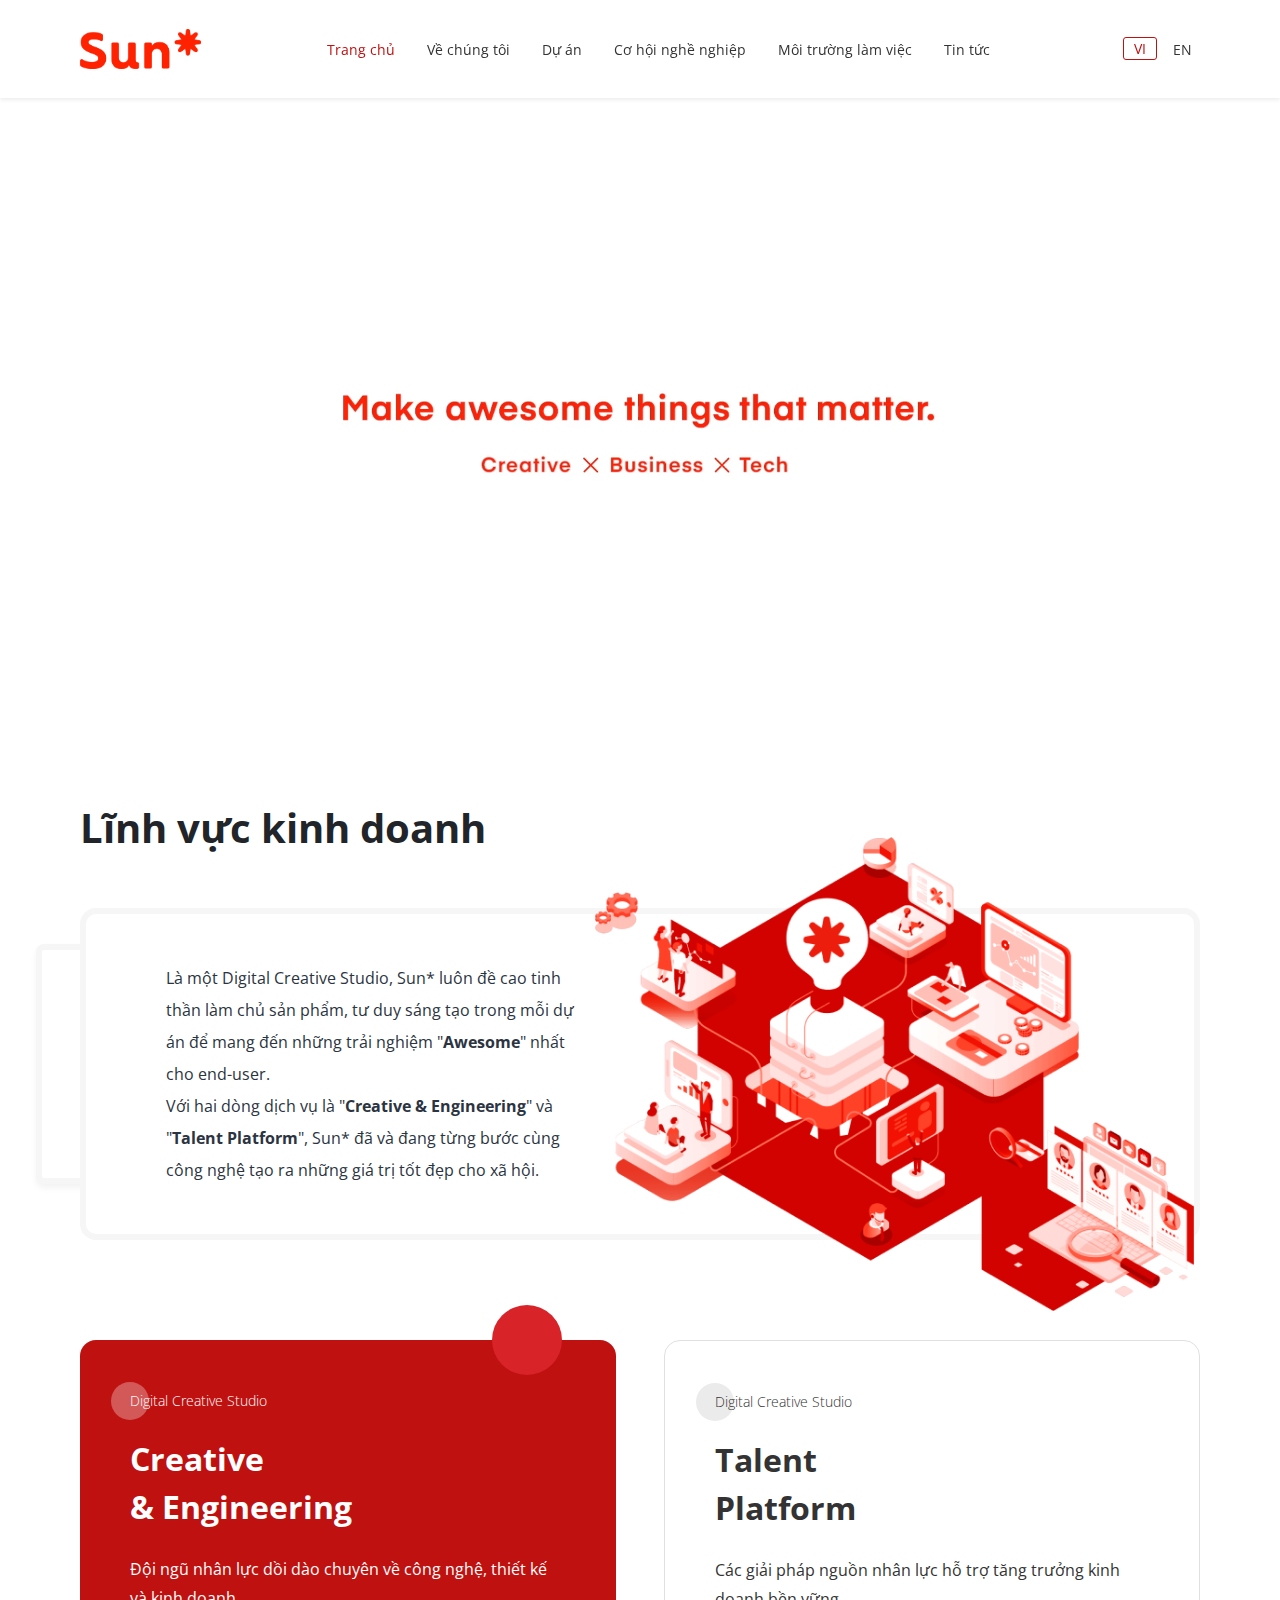
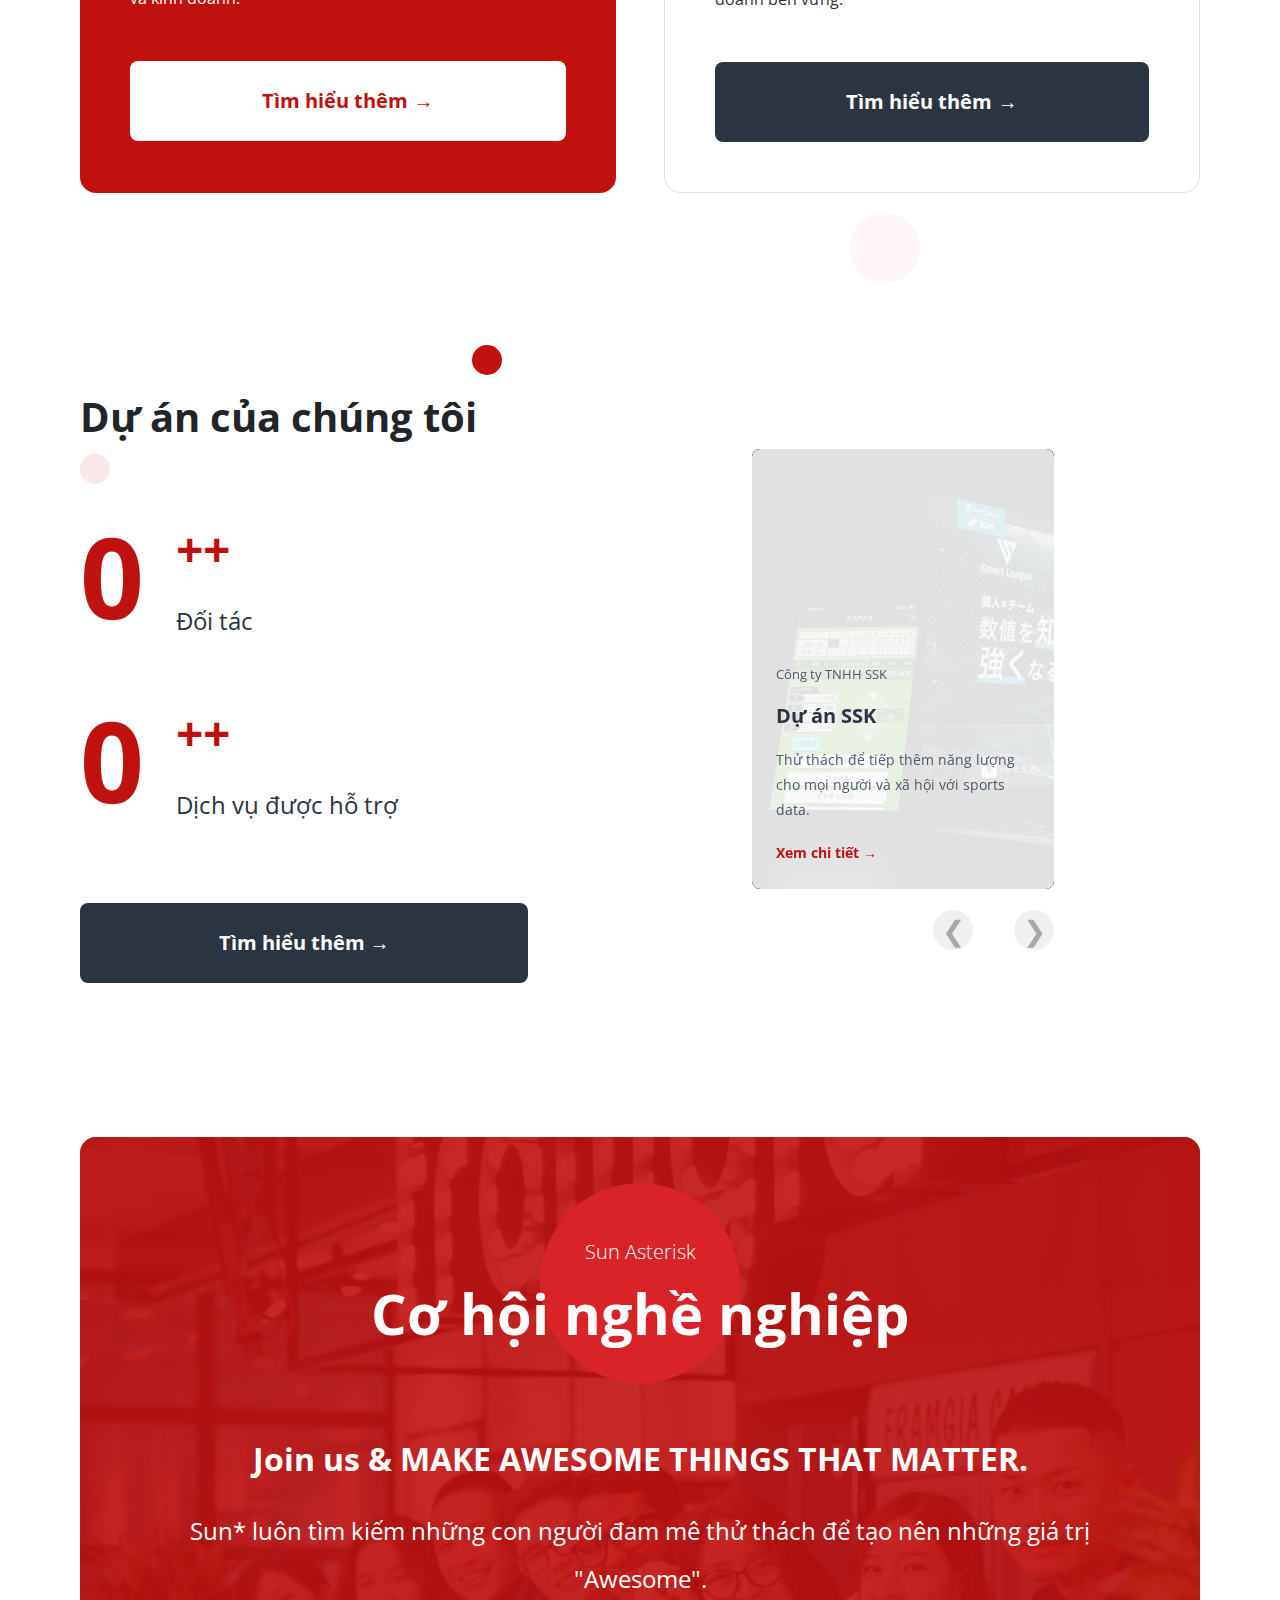
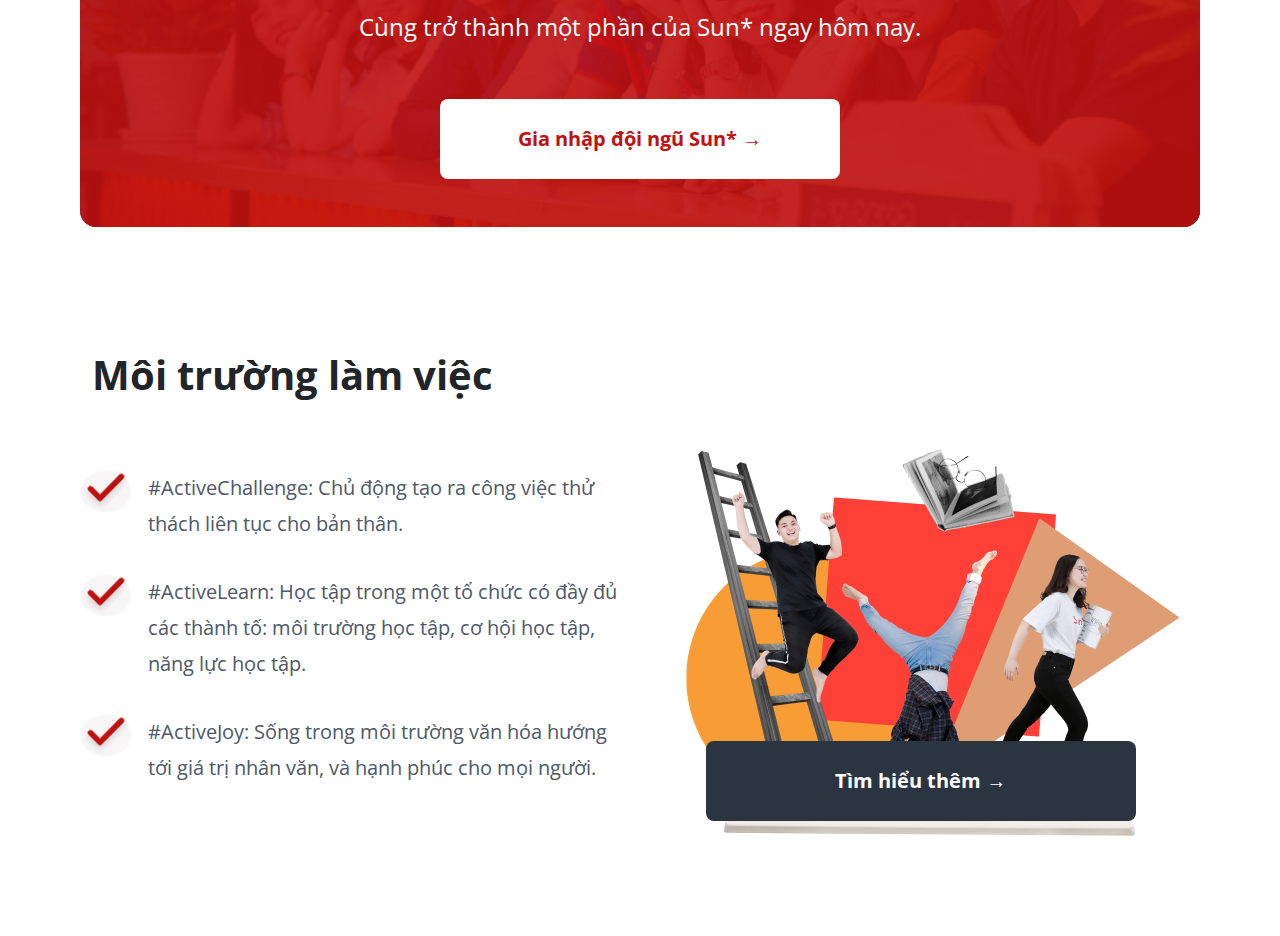
==== commit 5a0fb159: "[Naitei] SUN* Homepage ft: career + work-environment" ====
--- a/src/pages/index.html
+++ b/src/pages/index.html
@@ -326,6 +326,95 @@
           </div>
         </div>
       </div>
+
+      <div class="container position-relative text-center text-white py-1 px-7">
+        <div class="career position-relative">
+          <div class="z-1 px-7">
+            <div class="career--sun fs-5 fw-light pt-100px">Sun Asterisk</div>
+            <div class="fs-56px fw-bold mt-1 mb-7">
+              Cơ hội nghề nghiệp
+            </div>
+            <div class="career--slogan fs-2 fw-bold mb-4">
+              Join us &amp; MAKE AWESOME THINGS THAT MATTER.
+            </div>
+            <div class="career--description fs-4 lh-lg mb-5">
+              Sun* luôn tìm kiếm những con người đam mê thử thách để tạo nên
+              những giá trị
+              <br />
+              "Awesome".
+              <br />
+              Cùng trở thành một phần của Sun* ngay hôm nay.
+            </div>
+            <div class="d-flex justify-content-center pb-5">
+              <button
+                class="custom-button w-400px custom-button-red py-4 mx-auto fw-bold text-center position-relative rounded-3 d-flex justify-content-center align-items-center text-primary bg-white"
+              >
+                <span class="fs-5"> Gia nhập đội ngũ Sun* →</span>
+              </button>
+            </div>
+          </div>
+        </div>
+      </div>
+
+      <section class="work-environment py-4">
+        <div class="container position-relative py-5 px-7">
+          <div class="container position-relative pt-5">
+            <h2 class="fw-bold fs-40">Môi trường làm việc</h2>
+          </div>
+          <div class="row g-4 align-items-center pt-3">
+            <div class="col-lg-6">
+              <ul class="list-unstyled fs-5 text-soft-gray lh-1p8">
+                <li class="d-flex align-items-start mb-3">
+                  <img
+                    src="../../assets/icons/icon-check.svg"
+                    alt="Check Icon"
+                    class="rounded-circle border border-2 border-light me-3 bg-soft-gray overflow-visible"
+                  />
+                  <p class="checklist--text">
+                    #ActiveChallenge: Chủ động tạo ra công việc thử thách liên tục cho bản thân.
+                  </p>
+                </li>
+                <li class="d-flex align-items-start mb-3">
+                  <img
+                    src="../../assets/icons/icon-check.svg"
+                    alt="Check Icon"
+                    class="rounded-circle border border-2 border-light me-3 bg-soft-gray overflow-visible"
+                  />
+                  <p class="checklist--text">
+                    #ActiveLearn: Học tập trong một tổ chức có đầy đủ các thành tố: môi trường học tập, cơ hội học tập, năng lực học tập.
+                  </p>
+                </li>
+                <li class="d-flex align-items-start">
+                  <img
+                    src="../../assets/icons/icon-check.svg"
+                    alt="Check Icon"
+                    class="rounded-circle border border-2 border-light me-3 bg-soft-gray overflow-visible"
+                  />
+                  <p class="checklist--text">
+                    #ActiveJoy: Sống trong môi trường văn hóa hướng tới giá trị nhân văn, và hạnh phúc cho mọi người.
+                  </p>
+                </li>
+              </ul>
+            </div>
+            <div class="col-lg-6 position-relative text-center">
+              <img
+                src="../../assets/images/human-centered.png"
+                alt="Môi trường làm việc"
+                class="img-fluid rounded environment-image"
+              />
+              <div class="d-flex justify-content-center pb-5 position-absolute w-94pc top-30">
+                <button
+                  class="custom-button custom-button-dark w-80pc py-4 fw-bold text-white bg-dark text-center position-relative rounded-3 d-flex justify-content-center align-items-center text-primary bg-white"
+                >
+                  <span class="fs-5"> Tìm hiểu thêm →</span>
+                </button>
+              </div>
+            </div>
+          </div>
+        </div>
+      </section>     
+      
+      
     </main>
   </body>
 </html>
--- a/assets/css/responsive.css
+++ b/assets/css/responsive.css
@@ -42,8 +42,8 @@
   }
 
   .px-7 {
-    padding-left: 15px !important;
-    padding-right: 15px !important;
+    padding-left: 20px !important;
+    padding-right: 20px !important;
   }
   
   .py-5 {
@@ -152,4 +152,15 @@
   .custom-control-next {
     top: 110%;
   }
+
+  .fs-56px {
+    font-size: 34px;
+  }
+
+  .environment-image {
+    width: 100%;
+    max-width: 400px;
+    margin-top: 20px;
+    position: static !important;
+  }
 }
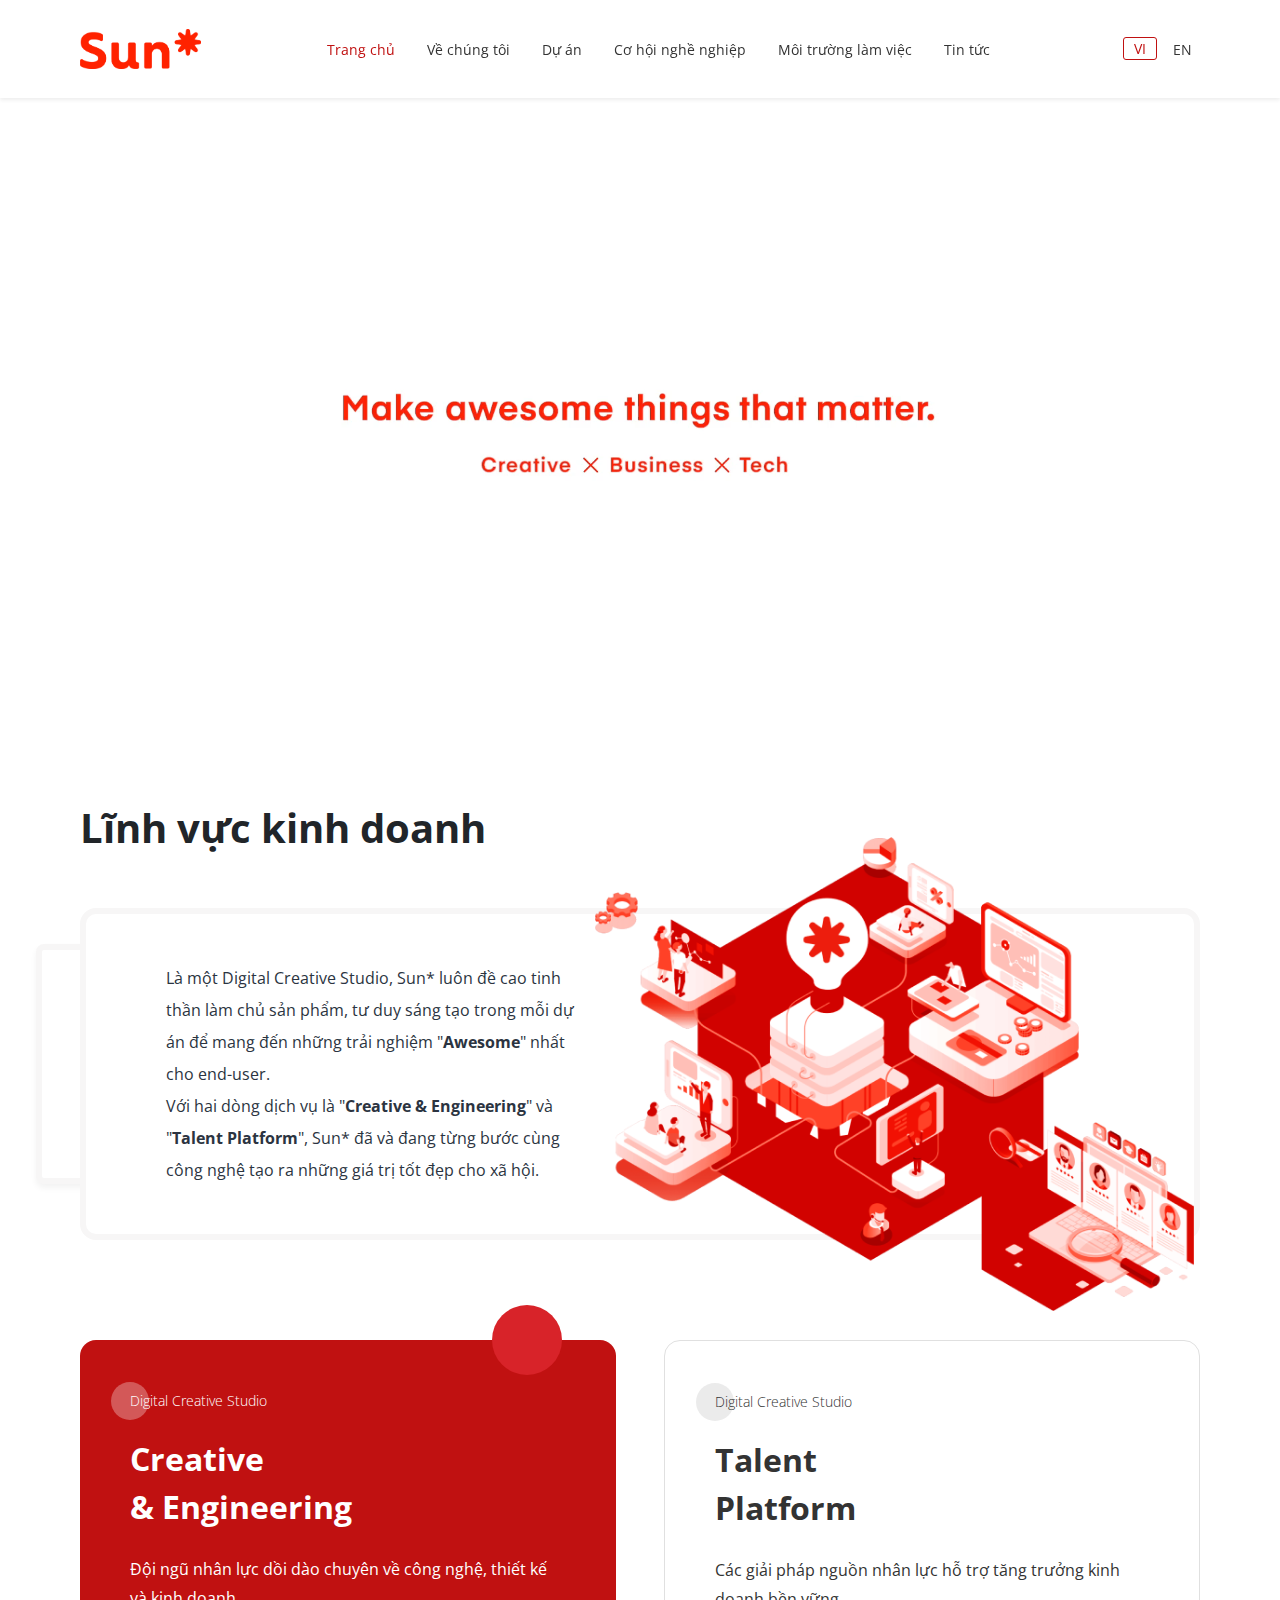
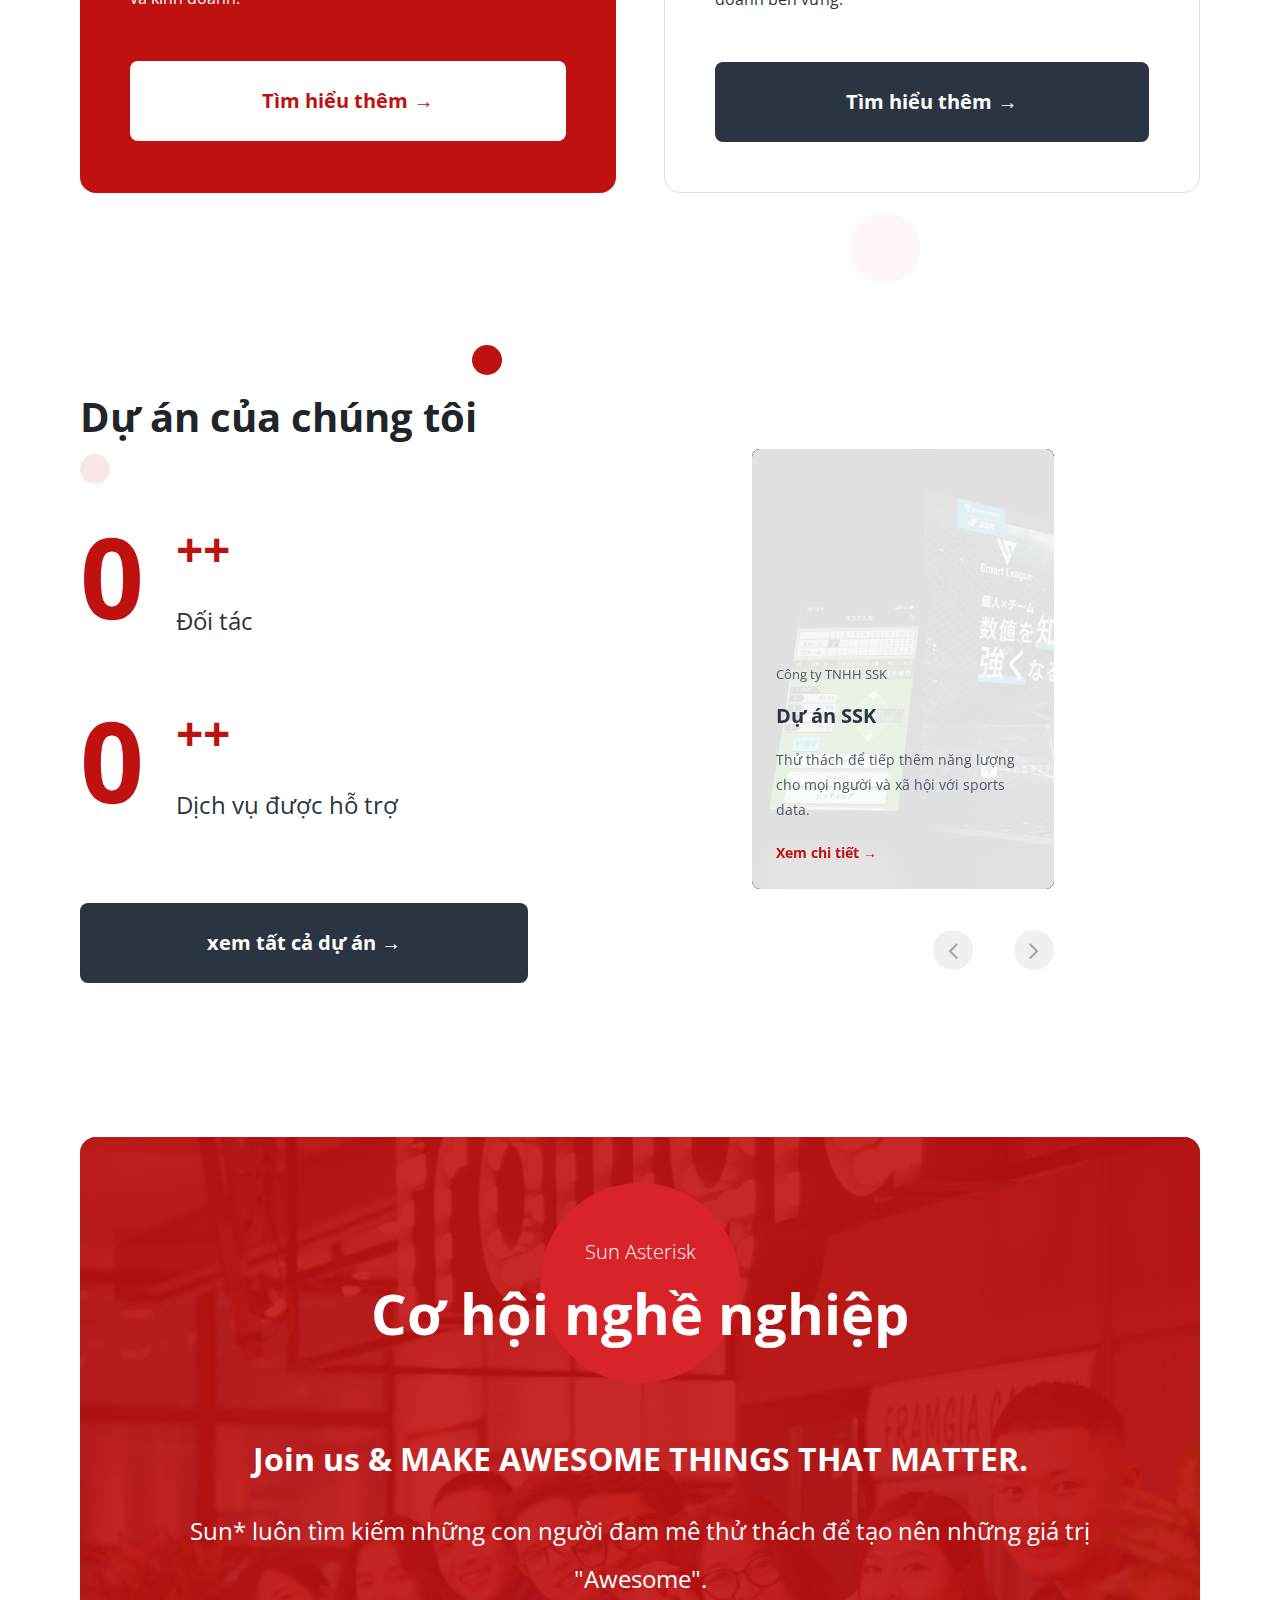
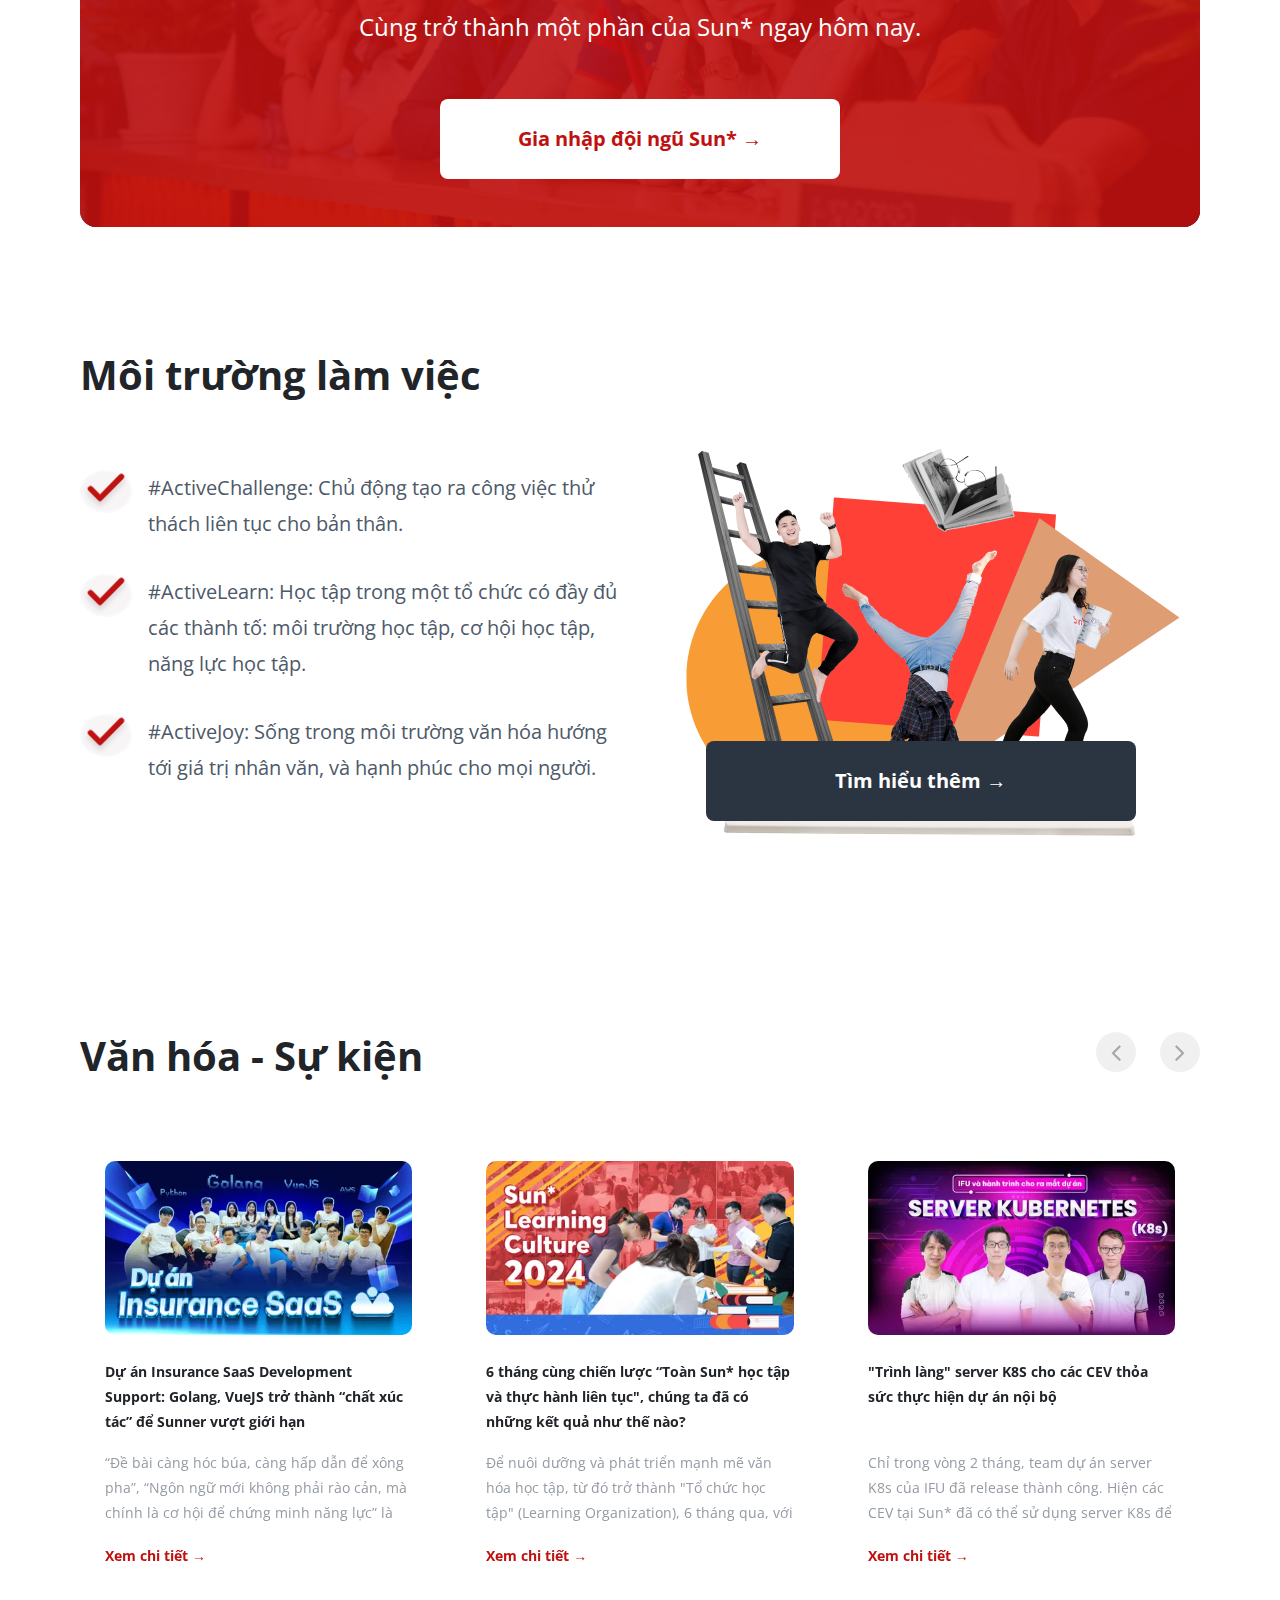
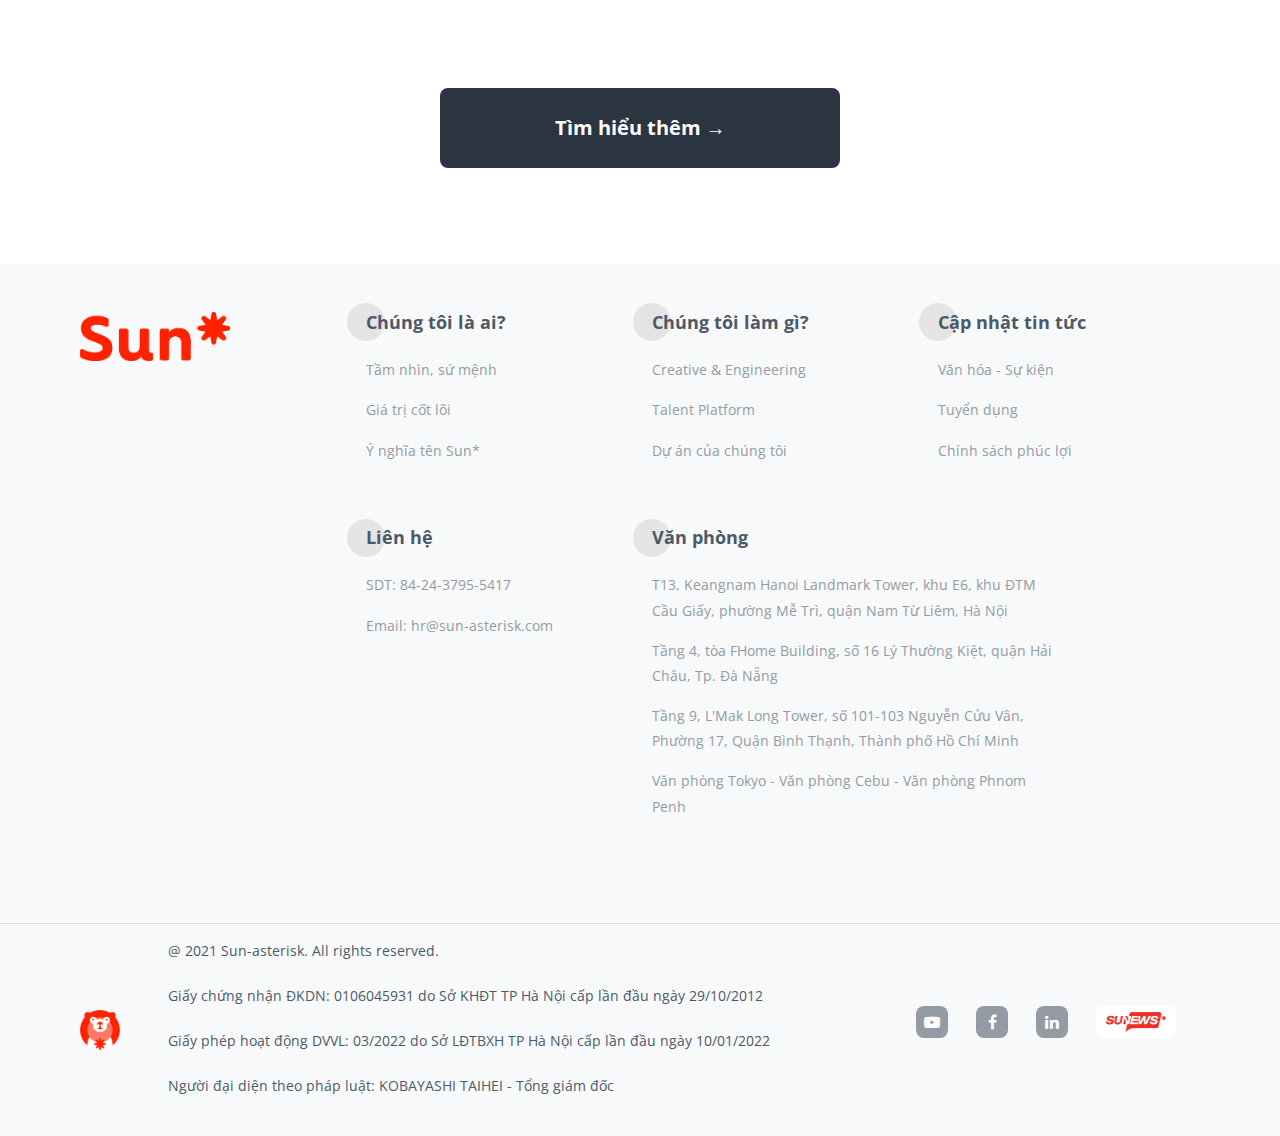
==== commit 9e0ac184: "[Naitei] SUN* Homepage ft: career + work-environment + culture + footer section" ====
--- a/src/pages/index.html
+++ b/src/pages/index.html
@@ -209,7 +209,7 @@
             <button
               class="custom-button custom-button-dark w-80pc py-4 fw-bold text-white bg-dark text-center position-relative rounded-3 d-flex justify-content-center align-items-center text-primary bg-white"
             >
-              <span class="fs-5"> Tìm hiểu thêm →</span>
+              <span class="fs-5"> xem tất cả dự án →</span>
             </button>
           </div>
           <div class="w-27pc slideshow">
@@ -308,20 +308,20 @@
               </div>
               <a
                 href="#"
-                class="carousel-control-prev arrow text-decoration-none fs-3 pe-auto custom-control-prev"
+                class="arrow text-decoration-none fs-3 pe-auto custom-control custom-control-prev"
                 data-bs-target="#carousel-1"
                 data-bs-slide="prev"
               >
-                &#10094;
+                <i class="fa fa-angle-left" aria-hidden="true"></i>
               </a>
               <a
                 href="#"
-                class="carousel-control-next arrow text-decoration-none fs-3 pe-auto custom-control-next"
+                class="arrow text-decoration-none fs-3 pe-auto custom-control custom-control-next"
                 data-bs-target="#carousel-1"
                 data-bs-slide="next"
               >
-                &#10095;</a
-              >
+                <i class="fa fa-angle-right" aria-hidden="true"></i>
+              </a>
             </div>
           </div>
         </div>
@@ -331,9 +331,7 @@
         <div class="career position-relative">
           <div class="z-1 px-7">
             <div class="career--sun fs-5 fw-light pt-100px">Sun Asterisk</div>
-            <div class="fs-56px fw-bold mt-1 mb-7">
-              Cơ hội nghề nghiệp
-            </div>
+            <div class="fs-56px fw-bold mt-1 mb-7">Cơ hội nghề nghiệp</div>
             <div class="career--slogan fs-2 fw-bold mb-4">
               Join us &amp; MAKE AWESOME THINGS THAT MATTER.
             </div>
@@ -358,7 +356,7 @@
 
       <section class="work-environment py-4">
         <div class="container position-relative py-5 px-7">
-          <div class="container position-relative pt-5">
+          <div class="container position-relative pt-5 px-0">
             <h2 class="fw-bold fs-40">Môi trường làm việc</h2>
           </div>
           <div class="row g-4 align-items-center pt-3">
@@ -371,7 +369,8 @@
                     class="rounded-circle border border-2 border-light me-3 bg-soft-gray overflow-visible"
                   />
                   <p class="checklist--text">
-                    #ActiveChallenge: Chủ động tạo ra công việc thử thách liên tục cho bản thân.
+                    #ActiveChallenge: Chủ động tạo ra công việc thử thách liên
+                    tục cho bản thân.
                   </p>
                 </li>
                 <li class="d-flex align-items-start mb-3">
@@ -381,7 +380,8 @@
                     class="rounded-circle border border-2 border-light me-3 bg-soft-gray overflow-visible"
                   />
                   <p class="checklist--text">
-                    #ActiveLearn: Học tập trong một tổ chức có đầy đủ các thành tố: môi trường học tập, cơ hội học tập, năng lực học tập.
+                    #ActiveLearn: Học tập trong một tổ chức có đầy đủ các thành
+                    tố: môi trường học tập, cơ hội học tập, năng lực học tập.
                   </p>
                 </li>
                 <li class="d-flex align-items-start">
@@ -391,7 +391,8 @@
                     class="rounded-circle border border-2 border-light me-3 bg-soft-gray overflow-visible"
                   />
                   <p class="checklist--text">
-                    #ActiveJoy: Sống trong môi trường văn hóa hướng tới giá trị nhân văn, và hạnh phúc cho mọi người.
+                    #ActiveJoy: Sống trong môi trường văn hóa hướng tới giá trị
+                    nhân văn, và hạnh phúc cho mọi người.
                   </p>
                 </li>
               </ul>
@@ -402,7 +403,9 @@
                 alt="Môi trường làm việc"
                 class="img-fluid rounded environment-image"
               />
-              <div class="d-flex justify-content-center pb-5 position-absolute w-94pc top-30">
+              <div
+                class="d-flex justify-content-center pb-5 position-absolute w-94pc top-30"
+              >
                 <button
                   class="custom-button custom-button-dark w-80pc py-4 fw-bold text-white bg-dark text-center position-relative rounded-3 d-flex justify-content-center align-items-center text-primary bg-white"
                 >
@@ -412,9 +415,658 @@
             </div>
           </div>
         </div>
-      </section>     
-      
-      
+      </section>
+
+      <section class="event-section py-5">
+        <div class="container position-relative px-7">
+          <div
+            class="container position-relative py-5 px-0 d-flex justify-content-between"
+          >
+            <h2 class="fw-bold fs-40">Văn hóa - Sự kiện</h2>
+            <!-- Navigation Buttons -->
+            <div class="carousel-controls d-flex gap-4">
+              <a
+                class="arrow text-decoration-none fs-3 pe-auto custom-control slide-prev"
+                type="button"
+                data-bs-target="#cardCarousel"
+                data-bs-slide="prev"
+              >
+                <i class="fa fa-angle-left" aria-hidden="true"></i>
+              </a>
+              <a
+                class="arrow text-decoration-none fs-3 pe-auto custom-control slide-next"
+                type="button"
+                data-bs-target="#cardCarousel"
+                data-bs-slide="next"
+              >
+                <i class="fa fa-angle-right" aria-hidden="true"></i>
+              </a>
+            </div>
+          </div>
+          <div id="cardCarousel" class="carousel slide event--slideshow" data-bs-ride="carousel">
+            <div class="carousel-inner">
+              <div class="carousel-item active">
+                <div class="row">
+                  <div class="col-md-4">
+                    <div class="event--slide p-4">
+                      <img
+                        src="..\..\assets\images\0975f17b-89f3-4eab-a4fd-33b55df9d80d.webp"
+                        class="card-img-top"
+                        alt="Card 1"
+                      />
+                      <div class="pt-4">
+                        <h5
+                          class="card-title fs-14px mb-3 h-75px overflow-hidden lh-1p8 fw-bold"
+                          role="button"
+                        >
+                          Dự án Insurance SaaS Development Support: Golang,
+                          VueJS trở thành “chất xúc tác” để Sunner vượt giới hạn
+                        </h5>
+                        <p
+                          class="card-text h-75px overflow-hidden fs-14px lh-1p8 mb-3"
+                        >
+                          “Đề bài càng hóc búa, càng hấp dẫn để xông pha”, “Ngôn
+                          ngữ mới không phải rào cản, mà chính là cơ hội để
+                          chứng minh năng lực” là những câu cửa miệng các thành
+                          viên dự án Insurance SaaS liên tục nhấn mạnh khi được
+                          hỏi về cách chinh phục bài toán khó từ khách hàng và
+                          duy trì điểm CSS trên 90 suốt ba năm vận hành.
+                        </p>
+                        <a
+                          href="#"
+                          class="d-inline-block lh-1 fs-14px fw-bold position-relative h-auto z-1 rounded-3 d-flex align-items-center text-primary text-decoration-none mt-4"
+                        >
+                          Xem chi tiết →
+                        </a>
+                      </div>
+                    </div>
+                  </div>
+                  <div class="col-md-4">
+                    <div class="event--slide p-4">
+                      <img
+                        src="..\..\assets\images\7d926be4-e8c6-4b1b-b4a8-e0ccf52f362b.webp"
+                        class="card-img-top"
+                        alt="Card 1"
+                      />
+                      <div class="pt-4">
+                        <h5
+                          class="card-title fs-14px mb-3 h-75px overflow-hidden lh-1p8 fw-bold"
+                          role="button"
+                        >
+                          6 tháng cùng chiến lược “Toàn Sun* học tập và thực
+                          hành liên tục", chúng ta đã có những kết quả như thế
+                          nào?
+                        </h5>
+                        <p
+                          class="card-text h-75px overflow-hidden fs-14px lh-1p8 mb-3"
+                        >
+                          Để nuôi dưỡng và phát triển mạnh mẽ văn hóa học tập,
+                          từ đó trở thành "Tổ chức học tập" (Learning
+                          Organization), 6 tháng qua, với chiến lược “Toàn Sun*
+                          học tập và thực hành liên tục", chúng ta đã có những
+                          kết quả học tập tích cực. Những kết quả này cho thấy
+                          hiệu quả của tính bài bản trong công tác triển khai,
+                          cùng tư duy bứt phá, phát triển bản thân không ngừng
+                          của người Sun*, đã và đang góp phần giúp chúng ta đi
+                          nhanh và xa hơn với các mục tiêu của mình.
+                        </p>
+                        <a
+                          href="#"
+                          class="d-inline-block lh-1 fs-14px fw-bold position-relative h-auto z-1 rounded-3 d-flex align-items-center text-primary text-decoration-none mt-4"
+                        >
+                          Xem chi tiết →
+                        </a>
+                      </div>
+                    </div>
+                  </div>
+                  <div class="col-md-4">
+                    <div class="event--slide p-4">
+                      <img
+                        src="..\..\assets\images\b8eab75a-a36f-4a25-82e6-8942a6ad62a3.webp"
+                        class="card-img-top"
+                        alt="Card 1"
+                      />
+                      <div class="pt-4">
+                        <h5
+                          class="card-title fs-14px mb-3 h-75px overflow-hidden lh-1p8 fw-bold"
+                          role="button"
+                        >
+                          "Trình làng" server K8S cho các CEV thỏa sức thực hiện
+                          dự án nội bộ
+                        </h5>
+                        <p
+                          class="card-text h-75px overflow-hidden fs-14px lh-1p8 mb-3"
+                        >
+                          Chỉ trong vòng 2 tháng, team dự án server K8s của IFU
+                          đã release thành công. Hiện các CEV tại Sun* đã có thể
+                          sử dụng server K8s để tối ưu nguồn lực server, phát
+                          huy sáng tạo, xây dựng và phát triển các công cụ nội
+                          bộ, từ đó khẳng định giá trị và gia tăng hiệu quả công
+                          việc tại Sun*.
+                        </p>
+                        <a
+                          href="#"
+                          class="d-inline-block lh-1 fs-14px fw-bold position-relative h-auto z-1 rounded-3 d-flex align-items-center text-primary text-decoration-none mt-4"
+                        >
+                          Xem chi tiết →
+                        </a>
+                      </div>
+                    </div>
+                  </div>
+                </div>
+              </div>
+              <div class="carousel-item">
+                <div class="row">
+                  <div class="col-md-4">
+                    <div class="event--slide p-4">
+                      <img
+                        src="..\..\assets\images\7d926be4-e8c6-4b1b-b4a8-e0ccf52f362b.webp"
+                        class="card-img-top"
+                        alt="Card 1"
+                      />
+                      <div class="pt-4">
+                        <h5
+                          class="card-title fs-14px mb-3 h-75px overflow-hidden lh-1p8 fw-bold"
+                          role="button"
+                        >
+                          6 tháng cùng chiến lược “Toàn Sun* học tập và thực
+                          hành liên tục", chúng ta đã có những kết quả như thế
+                          nào?
+                        </h5>
+                        <p
+                          class="card-text h-75px overflow-hidden fs-14px lh-1p8 mb-3"
+                        >
+                          Để nuôi dưỡng và phát triển mạnh mẽ văn hóa học tập,
+                          từ đó trở thành "Tổ chức học tập" (Learning
+                          Organization), 6 tháng qua, với chiến lược “Toàn Sun*
+                          học tập và thực hành liên tục", chúng ta đã có những
+                          kết quả học tập tích cực. Những kết quả này cho thấy
+                          hiệu quả của tính bài bản trong công tác triển khai,
+                          cùng tư duy bứt phá, phát triển bản thân không ngừng
+                          của người Sun*, đã và đang góp phần giúp chúng ta đi
+                          nhanh và xa hơn với các mục tiêu của mình.
+                        </p>
+                        <a
+                          href="#"
+                          class="d-inline-block lh-1 fs-14px fw-bold position-relative h-auto z-1 rounded-3 d-flex align-items-center text-primary text-decoration-none mt-4"
+                        >
+                          Xem chi tiết →
+                        </a>
+                      </div>
+                    </div>
+                  </div>
+                  <div class="col-md-4">
+                    <div class="event--slide p-4">
+                      <img
+                        src="..\..\assets\images\b8eab75a-a36f-4a25-82e6-8942a6ad62a3.webp"
+                        class="card-img-top"
+                        alt="Card 1"
+                      />
+                      <div class="pt-4">
+                        <h5
+                          class="card-title fs-14px mb-3 h-75px overflow-hidden lh-1p8 fw-bold"
+                          role="button"
+                        >
+                          "Trình làng" server K8S cho các CEV thỏa sức thực hiện
+                          dự án nội bộ
+                        </h5>
+                        <p
+                          class="card-text h-75px overflow-hidden fs-14px lh-1p8 mb-3"
+                        >
+                          Chỉ trong vòng 2 tháng, team dự án server K8s của IFU
+                          đã release thành công. Hiện các CEV tại Sun* đã có thể
+                          sử dụng server K8s để tối ưu nguồn lực server, phát
+                          huy sáng tạo, xây dựng và phát triển các công cụ nội
+                          bộ, từ đó khẳng định giá trị và gia tăng hiệu quả công
+                          việc tại Sun*.
+                        </p>
+                        <a
+                          href="#"
+                          class="d-inline-block lh-1 fs-14px fw-bold position-relative h-auto z-1 rounded-3 d-flex align-items-center text-primary text-decoration-none mt-4"
+                        >
+                          Xem chi tiết →
+                        </a>
+                      </div>
+                    </div>
+                  </div>
+                  <div class="col-md-4">
+                    <div class="event--slide p-4">
+                      <img
+                        src="https://news.sun-asterisk.com/images/440x248/f8e7e84c-29f1-4cbd-b2a3-263d42578a10.png"
+                        class="card-img-top"
+                        alt="Card 1"
+                      />
+                      <div class="pt-4">
+                        <h5
+                          class="card-title fs-14px mb-3 h-75px overflow-hidden lh-1p8 fw-bold"
+                          role="button"
+                        >
+                          Chinh phục chứng chỉ CKA 2024 cùng Hữu Kim (R&D):
+                          "Kịch tính và nhiều kinh nghiệm xương máu"
+                        </h5>
+                        <p
+                          class="card-text h-75px overflow-hidden fs-14px lh-1p8 mb-3"
+                        >
+                          Sunner Hữu Kim (R&D) vừa trải qua hành trình thi chứng
+                          chỉ CKA (Certified Kubernetes Administrator) trong năm
+                          2024. Nhắc đến cuộc thi này, kịch tính và nhiều bài
+                          học xương máu là những gì Kim ấn tượng nhất. CKA là
+                          một trong số 3 chứng chỉ phổ biến về Kubernetes bao
+                          gồm: CKAD, CKA và CKS. Hãy cùng theo dõi kinh nghiệm
+                          chinh phục chứng chỉ CKA của Hữu Kim ngay dưới đây!
+                        </p>
+                        <a
+                          href="#"
+                          class="d-inline-block lh-1 fs-14px fw-bold position-relative h-auto z-1 rounded-3 d-flex align-items-center text-primary text-decoration-none mt-4"
+                        >
+                          Xem chi tiết →
+                        </a>
+                      </div>
+                    </div>
+                  </div>
+                </div>
+              </div>
+              <div class="carousel-item">
+                <div class="row">
+                  <div class="col-md-4">
+                    <div class="event--slide p-4">
+                      <img
+                        src="..\..\assets\images\b8eab75a-a36f-4a25-82e6-8942a6ad62a3.webp"
+                        class="card-img-top"
+                        alt="Card 1"
+                      />
+                      <div class="pt-4">
+                        <h5
+                          class="card-title fs-14px mb-3 h-75px overflow-hidden lh-1p8 fw-bold"
+                          role="button"
+                        >
+                          "Trình làng" server K8S cho các CEV thỏa sức thực hiện
+                          dự án nội bộ
+                        </h5>
+                        <p
+                          class="card-text h-75px overflow-hidden fs-14px lh-1p8 mb-3"
+                        >
+                          Chỉ trong vòng 2 tháng, team dự án server K8s của IFU
+                          đã release thành công. Hiện các CEV tại Sun* đã có thể
+                          sử dụng server K8s để tối ưu nguồn lực server, phát
+                          huy sáng tạo, xây dựng và phát triển các công cụ nội
+                          bộ, từ đó khẳng định giá trị và gia tăng hiệu quả công
+                          việc tại Sun*.
+                        </p>
+                        <a
+                          href="#"
+                          class="d-inline-block lh-1 fs-14px fw-bold position-relative h-auto z-1 rounded-3 d-flex align-items-center text-primary text-decoration-none mt-4"
+                        >
+                          Xem chi tiết →
+                        </a>
+                      </div>
+                    </div>
+                  </div>
+                  <div class="col-md-4">
+                    <div class="event--slide p-4">
+                      <img
+                        src="https://news.sun-asterisk.com/images/440x248/f8e7e84c-29f1-4cbd-b2a3-263d42578a10.png"
+                        class="card-img-top"
+                        alt="Card 1"
+                      />
+                      <div class="pt-4">
+                        <h5
+                          class="card-title fs-14px mb-3 h-75px overflow-hidden lh-1p8 fw-bold"
+                          role="button"
+                        >
+                          Chinh phục chứng chỉ CKA 2024 cùng Hữu Kim (R&D):
+                          "Kịch tính và nhiều kinh nghiệm xương máu"
+                        </h5>
+                        <p
+                          class="card-text h-75px overflow-hidden fs-14px lh-1p8 mb-3"
+                        >
+                          Sunner Hữu Kim (R&D) vừa trải qua hành trình thi chứng
+                          chỉ CKA (Certified Kubernetes Administrator) trong năm
+                          2024. Nhắc đến cuộc thi này, kịch tính và nhiều bài
+                          học xương máu là những gì Kim ấn tượng nhất. CKA là
+                          một trong số 3 chứng chỉ phổ biến về Kubernetes bao
+                          gồm: CKAD, CKA và CKS. Hãy cùng theo dõi kinh nghiệm
+                          chinh phục chứng chỉ CKA của Hữu Kim ngay dưới đây!
+                        </p>
+                        <a
+                          href="#"
+                          class="d-inline-block lh-1 fs-14px fw-bold position-relative h-auto z-1 rounded-3 d-flex align-items-center text-primary text-decoration-none mt-4"
+                        >
+                          Xem chi tiết →
+                        </a>
+                      </div>
+                    </div>
+                  </div>
+                  <div class="col-md-4">
+                    <div class="event--slide p-4">
+                      <img
+                        src="..\..\assets\images\0975f17b-89f3-4eab-a4fd-33b55df9d80d.webp"
+                        class="card-img-top"
+                        alt="Card 1"
+                      />
+                      <div class="pt-4">
+                        <h5
+                          class="card-title fs-14px mb-3 h-75px overflow-hidden lh-1p8 fw-bold"
+                          role="button"
+                        >
+                          Dự án Insurance SaaS Development Support: Golang,
+                          VueJS trở thành “chất xúc tác” để Sunner vượt giới hạn
+                        </h5>
+                        <p
+                          class="card-text h-75px overflow-hidden fs-14px lh-1p8 mb-3"
+                        >
+                          “Đề bài càng hóc búa, càng hấp dẫn để xông pha”, “Ngôn
+                          ngữ mới không phải rào cản, mà chính là cơ hội để
+                          chứng minh năng lực” là những câu cửa miệng các thành
+                          viên dự án Insurance SaaS liên tục nhấn mạnh khi được
+                          hỏi về cách chinh phục bài toán khó từ khách hàng và
+                          duy trì điểm CSS trên 90 suốt ba năm vận hành.
+                        </p>
+                        <a
+                          href="#"
+                          class="d-inline-block lh-1 fs-14px fw-bold position-relative h-auto z-1 rounded-3 d-flex align-items-center text-primary text-decoration-none mt-4"
+                        >
+                          Xem chi tiết →
+                        </a>
+                      </div>
+                    </div>
+                  </div>
+                </div>
+              </div>
+              <div class="carousel-item">
+                <div class="row">
+                  <div class="col-md-4">
+                    <div class="event--slide p-4">
+                      <img
+                        src="https://news.sun-asterisk.com/images/440x248/f8e7e84c-29f1-4cbd-b2a3-263d42578a10.png"
+                        class="card-img-top"
+                        alt="Card 1"
+                      />
+                      <div class="pt-4">
+                        <h5
+                          class="card-title fs-14px mb-3 h-75px overflow-hidden lh-1p8 fw-bold"
+                          role="button"
+                        >
+                          Chinh phục chứng chỉ CKA 2024 cùng Hữu Kim (R&D):
+                          "Kịch tính và nhiều kinh nghiệm xương máu"
+                        </h5>
+                        <p
+                          class="card-text h-75px overflow-hidden fs-14px lh-1p8 mb-3"
+                        >
+                          Sunner Hữu Kim (R&D) vừa trải qua hành trình thi chứng
+                          chỉ CKA (Certified Kubernetes Administrator) trong năm
+                          2024. Nhắc đến cuộc thi này, kịch tính và nhiều bài
+                          học xương máu là những gì Kim ấn tượng nhất. CKA là
+                          một trong số 3 chứng chỉ phổ biến về Kubernetes bao
+                          gồm: CKAD, CKA và CKS. Hãy cùng theo dõi kinh nghiệm
+                          chinh phục chứng chỉ CKA của Hữu Kim ngay dưới đây!
+                        </p>
+                        <a
+                          href="#"
+                          class="d-inline-block lh-1 fs-14px fw-bold position-relative h-auto z-1 rounded-3 d-flex align-items-center text-primary text-decoration-none mt-4"
+                        >
+                          Xem chi tiết →
+                        </a>
+                      </div>
+                    </div>
+                  </div>
+                  <div class="col-md-4">
+                    <div class="event--slide p-4">
+                      <img
+                        src="..\..\assets\images\0975f17b-89f3-4eab-a4fd-33b55df9d80d.webp"
+                        class="card-img-top"
+                        alt="Card 1"
+                      />
+                      <div class="pt-4">
+                        <h5
+                          class="card-title fs-14px mb-3 h-75px overflow-hidden lh-1p8 fw-bold"
+                          role="button"
+                        >
+                          Dự án Insurance SaaS Development Support: Golang,
+                          VueJS trở thành “chất xúc tác” để Sunner vượt giới hạn
+                        </h5>
+                        <p
+                          class="card-text h-75px overflow-hidden fs-14px lh-1p8 mb-3"
+                        >
+                          “Đề bài càng hóc búa, càng hấp dẫn để xông pha”, “Ngôn
+                          ngữ mới không phải rào cản, mà chính là cơ hội để
+                          chứng minh năng lực” là những câu cửa miệng các thành
+                          viên dự án Insurance SaaS liên tục nhấn mạnh khi được
+                          hỏi về cách chinh phục bài toán khó từ khách hàng và
+                          duy trì điểm CSS trên 90 suốt ba năm vận hành.
+                        </p>
+                        <a
+                          href="#"
+                          class="d-inline-block lh-1 fs-14px fw-bold position-relative h-auto z-1 rounded-3 d-flex align-items-center text-primary text-decoration-none mt-4"
+                        >
+                          Xem chi tiết →
+                        </a>
+                      </div>
+                    </div>
+                  </div>
+                  <div class="col-md-4">
+                    <div class="event--slide p-4">
+                      <img
+                        src="..\..\assets\images\7d926be4-e8c6-4b1b-b4a8-e0ccf52f362b.webp"
+                        class="card-img-top"
+                        alt="Card 1"
+                      />
+                      <div class="pt-4">
+                        <h5
+                          class="card-title fs-14px mb-3 h-75px overflow-hidden lh-1p8 fw-bold"
+                          role="button"
+                        >
+                          6 tháng cùng chiến lược “Toàn Sun* học tập và thực
+                          hành liên tục", chúng ta đã có những kết quả như thế
+                          nào?
+                        </h5>
+                        <p
+                          class="card-text h-75px overflow-hidden fs-14px lh-1p8 mb-3"
+                        >
+                          Để nuôi dưỡng và phát triển mạnh mẽ văn hóa học tập,
+                          từ đó trở thành "Tổ chức học tập" (Learning
+                          Organization), 6 tháng qua, với chiến lược “Toàn Sun*
+                          học tập và thực hành liên tục", chúng ta đã có những
+                          kết quả học tập tích cực. Những kết quả này cho thấy
+                          hiệu quả của tính bài bản trong công tác triển khai,
+                          cùng tư duy bứt phá, phát triển bản thân không ngừng
+                          của người Sun*, đã và đang góp phần giúp chúng ta đi
+                          nhanh và xa hơn với các mục tiêu của mình.
+                        </p>
+                        <a
+                          href="#"
+                          class="d-inline-block lh-1 fs-14px fw-bold position-relative h-auto z-1 rounded-3 d-flex align-items-center text-primary text-decoration-none mt-4"
+                        >
+                          Xem chi tiết →
+                        </a>
+                      </div>
+                    </div>
+                  </div>
+                </div>
+              </div>
+            </div>
+          </div>
+          <div class="d-flex justify-content-center mt-100px w-100 pb-5">
+            <button
+              class="custom-button custom-button-dark w-400px py-4 fw-bold text-white bg-dark text-center position-relative rounded-3 d-flex justify-content-center align-items-center text-primary bg-white"
+            >
+              <span class="fs-5"> Tìm hiểu thêm →</span>
+            </button>
+          </div>
+        </div>
+      </section>
+
+      <footer class="bg-light">
+        <div class="footer-section container py-5 px-7">
+          <div class="row">
+            <div class="col-md-3 mb-4">
+              <div class="footer--logo">
+                <img
+                  src="../../assets/images/logo-sun@2x.png"
+                  alt="logo"
+                  class="img-fluid"
+                  style="width: 150px"
+                />
+              </div>
+            </div>
+            <div class="col-md-9">
+              <div class="row">
+                <div class="col-md-4 mb-5">
+                  <h3
+                    class="footer-section--title text-soft-gray fs-18px fw-bold mb-4"
+                  >
+                    Chúng tôi là ai?
+                  </h3>
+                  <ul class="list-unstyled footer-section--list">
+                    <li><a href="#">Tầm nhìn, sứ mệnh</a></li>
+                    <li><a href="#">Giá trị cốt lõi</a></li>
+                    <li><a href="#">Ý nghĩa tên Sun*</a></li>
+                  </ul>
+                </div>
+                <div class="col-md-4 mb-5">
+                  <h3
+                    class="footer-section--title text-soft-gray fs-18px fw-bold mb-4"
+                  >
+                    Chúng tôi làm gì?
+                  </h3>
+                  <ul class="list-unstyled footer-section--list">
+                    <li><a href="#">Creative &amp; Engineering</a></li>
+                    <li><a href="#">Talent Platform</a></li>
+                    <li><a href="#">Dự án của chúng tôi</a></li>
+                  </ul>
+                </div>
+                <div class="col-md-4 mb-5">
+                  <h3
+                    class="footer-section--title text-soft-gray fs-18px fw-bold mb-4"
+                  >
+                    Cập nhật tin tức
+                  </h3>
+                  <ul class="list-unstyled footer-section--list">
+                    <li><a href="#">Văn hóa - Sự kiện</a></li>
+                    <li><a href="#">Tuyển dụng</a></li>
+                    <li><a href="#">Chính sách phúc lợi</a></li>
+                  </ul>
+                </div>
+                <div class="col-md-4 mb-5">
+                  <h3
+                    class="footer-section--title text-soft-gray fs-18px fw-bold mb-4"
+                  >
+                    Liên hệ
+                  </h3>
+                  <ul class="list-unstyled footer-section--list">
+                    <li><a href="#">SDT: 84-24-3795-5417</a></li>
+                    <li><a href="#">Email: hr@sun-asterisk.com</a></li>
+                  </ul>
+                </div>
+                <div class="col-md-6 mb-3">
+                  <h3
+                    class="footer-section--title text-soft-gray fs-18px fw-bold mb-4"
+                  >
+                    Văn phòng
+                  </h3>
+                  <ul class="list-unstyled footer-section--list">
+                    <li>
+                      T13, Keangnam Hanoi Landmark Tower, khu E6, khu ĐTM Cầu
+                      Giấy, phường Mễ Trì, quận Nam Từ Liêm, Hà Nội
+                    </li>
+                    <li>
+                      Tầng 4, tòa FHome Building, số 16 Lý Thường Kiệt, quận Hải
+                      Châu, Tp. Đà Nẵng
+                    </li>
+                    <li>
+                      Tầng 9, L'Mak Long Tower, số 101-103 Nguyễn Cửu Vân,
+                      Phường 17, Quận Bình Thạnh, Thành phố Hồ Chí Minh
+                    </li>
+                    <li>
+                      Văn phòng Tokyo - Văn phòng Cebu - Văn phòng Phnom Penh
+                    </li>
+                  </ul>
+                </div>
+              </div>
+            </div>
+          </div>
+        </div>
+
+        <div class="bg-light border-top mt-4">
+          <div class="container py-3 px-7">
+            <div
+              class="d-flex align-items-md-center justify-content-between flex-column flex-md-row align-items-start gap-2"
+            >
+              <div class="d-flex align-items-center gap-5">
+                <a href="./index.html" class="footer--icon">
+                  <img
+                    src="../../assets/images/bear-footer.png"
+                    alt="footer icon"
+                    style="width: 40px; height: 40px"
+                  />
+                </a>
+                <div class="footer--copyright">
+                  <ul class="list-unstyled text-soft-gray fs-14px">
+                    <li class="mb-4">
+                      @ 2021 Sun-asterisk. All rights reserved.
+                    </li>
+                    <li class="mb-4">
+                      Giấy chứng nhận ĐKDN: 0106045931 do Sở KHĐT TP Hà Nội cấp
+                      lần đầu ngày 29/10/2012
+                    </li>
+                    <li class="mb-4">
+                      Giấy phép hoạt động DVVL: 03/2022 do Sở LĐTBXH TP Hà Nội
+                      cấp lần đầu ngày 10/01/2022
+                    </li>
+                    <li class="mb-4">
+                      Người đại diện theo pháp luật: KOBAYASHI TAIHEI - Tổng
+                      giám đốc
+                    </li>
+                  </ul>
+                </div>
+              </div>
+              <div class="footer--connect-icon">
+                <ul class="d-flex gap-1">
+                  <li>
+                    <a
+                      href="./index.html"
+                      class="footer--connect-youtube d-flex align-items-center justify-content-center"
+                      style="width: 32px; height: 32px"
+                    >
+                      <i class="fa fa-youtube-play"></i>
+                    </a>
+                  </li>
+                  <li>
+                    <a
+                      href="./index.html"
+                      class="footer--connect-facebook d-flex align-items-center justify-content-center"
+                      style="width: 32px; height: 32px"
+                    >
+                      <i class="fa fa-facebook"></i>
+                    </a>
+                  </li>
+                  <li>
+                    <a
+                      href="./index.html"
+                      class="footer--connect-linkedin d-flex align-items-center justify-content-center"
+                      style="width: 32px; height: 32px"
+                    >
+                      <i class="fa fa-linkedin"></i>
+                    </a>
+                  </li>
+                  <li>
+                    <a
+                      href="./index.html"
+                      class="footer--connect-sunnews d-flex align-items-center justify-content-center"
+                    >
+                      <img
+                        src="..\..\assets\images\sun-news.jpg"
+                        alt="sunnews"
+                        style="width: 60px; height: 20px"
+                      />
+                    </a>
+                  </li>
+                </ul>
+              </div>
+            </div>
+          </div>
+        </div>
+      </footer>
     </main>
   </body>
 </html>
--- a/assets/css/responsive.css
+++ b/assets/css/responsive.css
@@ -163,4 +163,14 @@
     margin-top: 20px;
     position: static !important;
   }
+
+  .footer--logo {
+    padding-top: 70px;
+    padding-bottom: 50px;
+  }
+
+  .event--slideshow {
+    height: 450px;
+    overflow: hidden;
+  }
 }
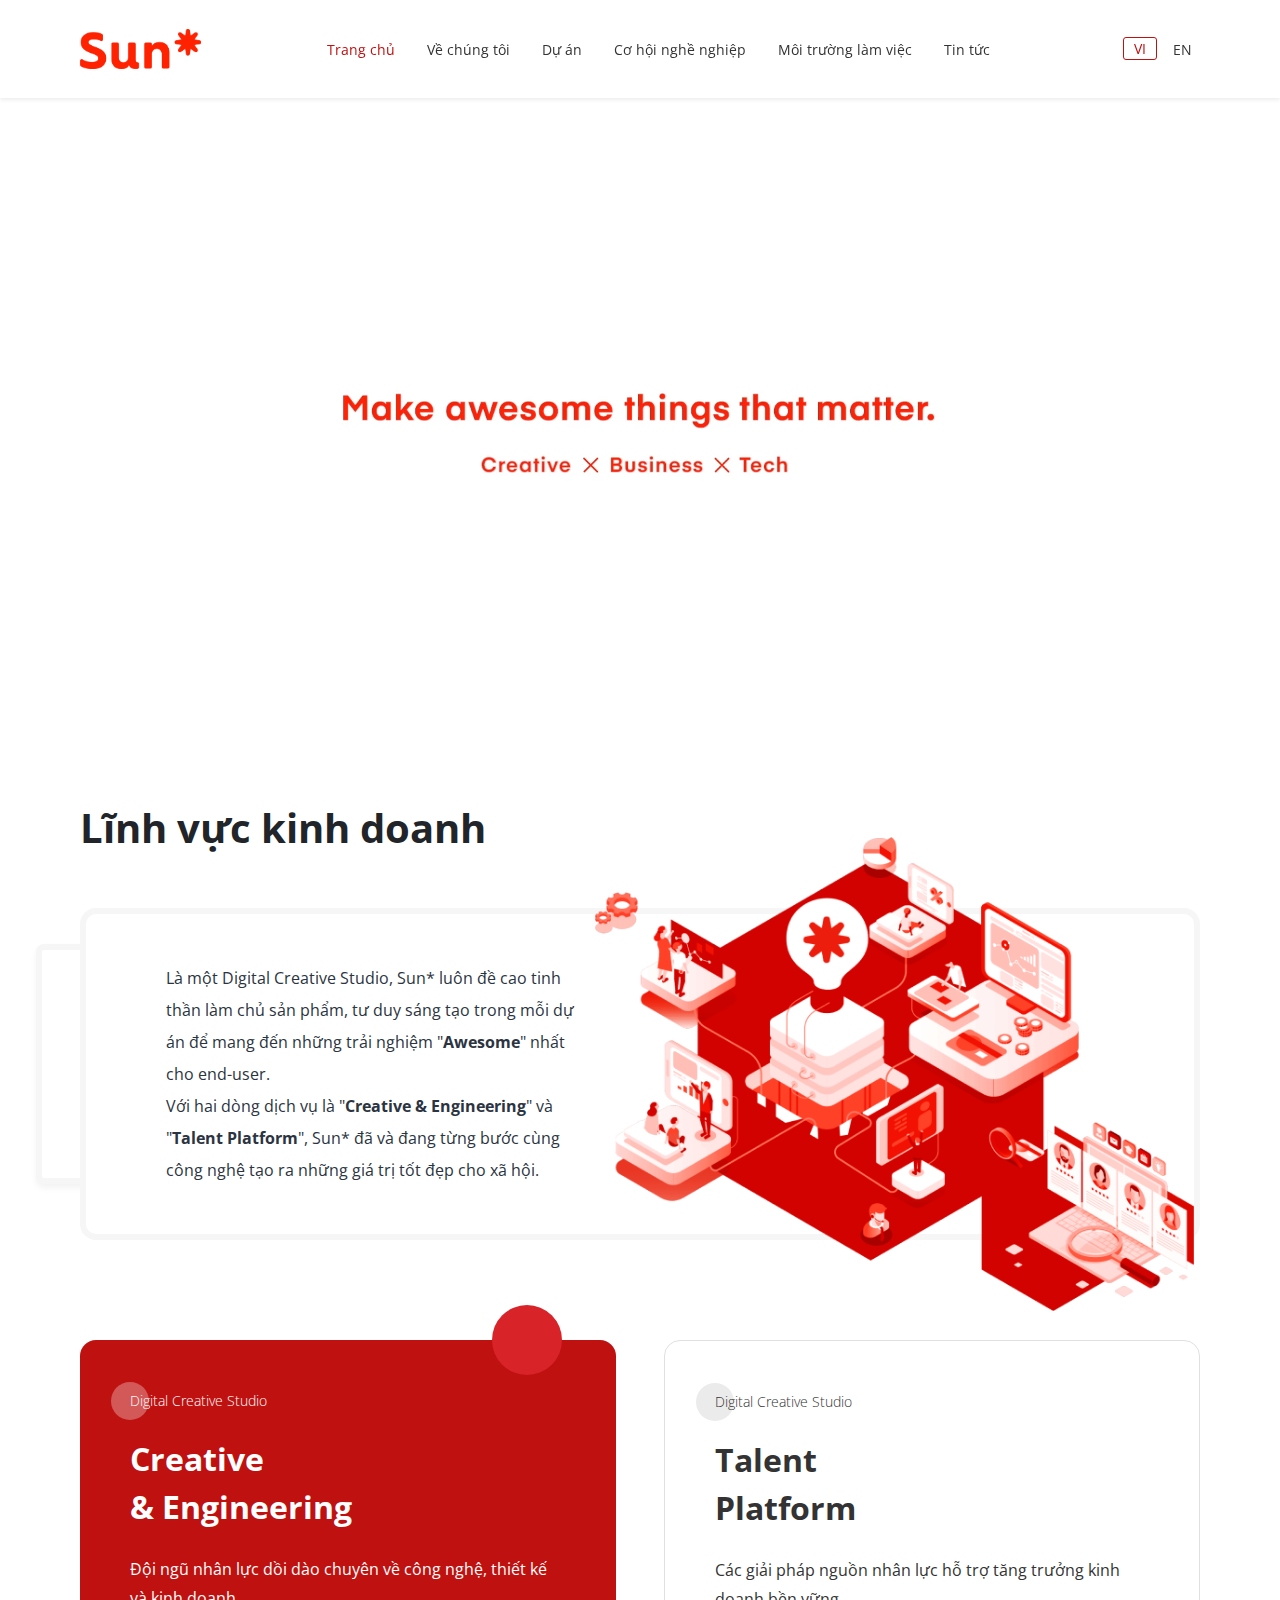
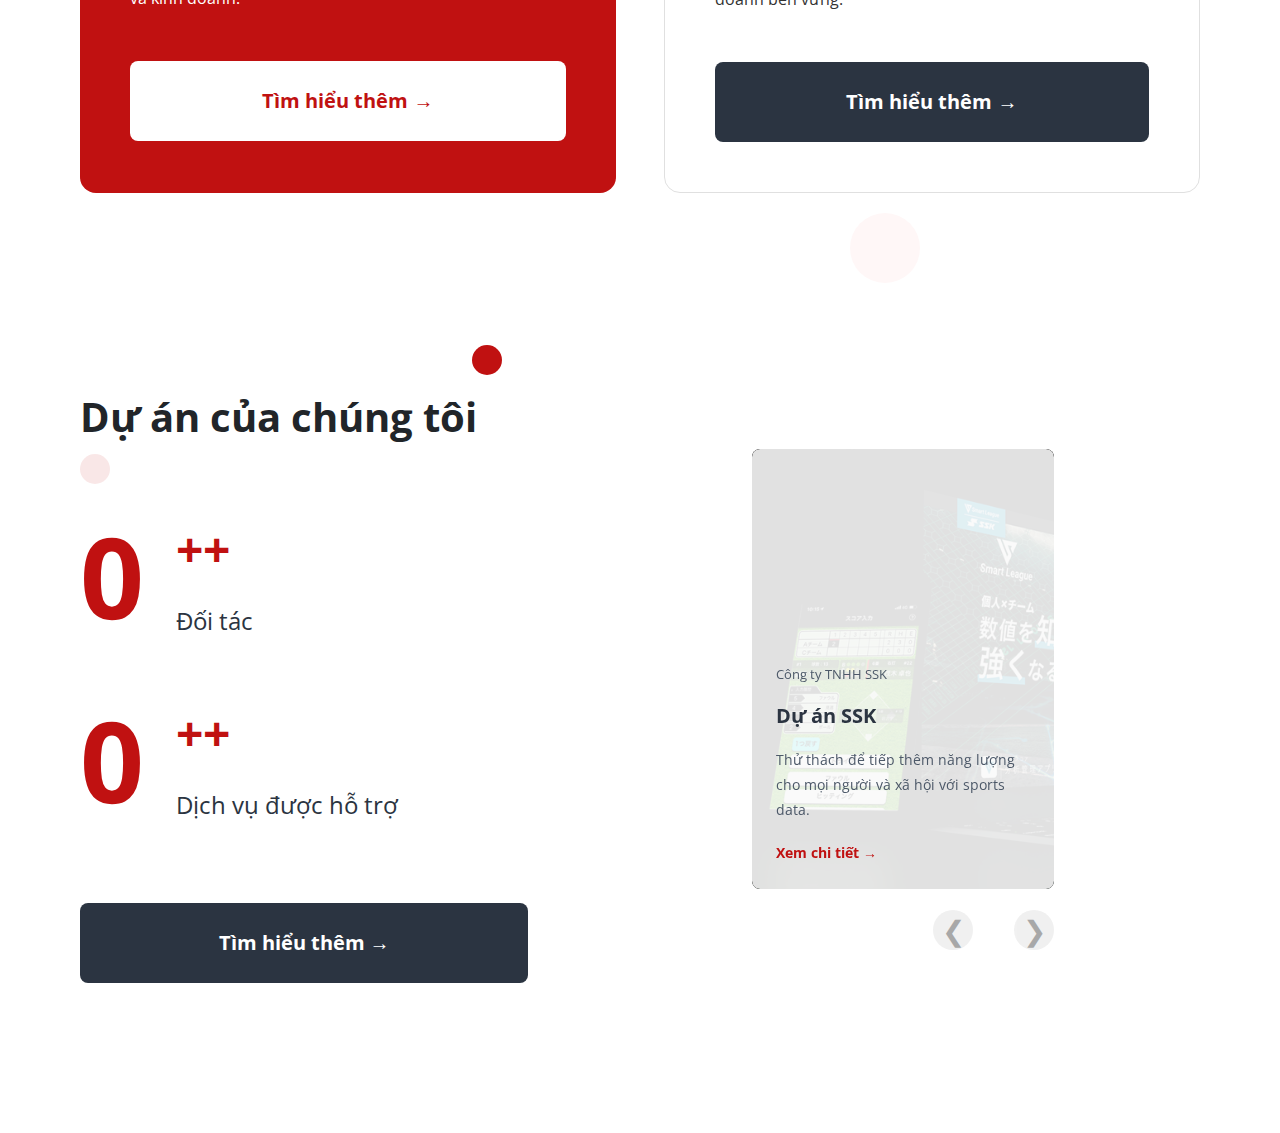
==== commit 6accd61c: "Merge pull request #6 from Doan1412/bootstrap_header" ====
--- a/src/pages/index.html
+++ b/src/pages/index.html
@@ -209,7 +209,7 @@
             <button
               class="custom-button custom-button-dark w-80pc py-4 fw-bold text-white bg-dark text-center position-relative rounded-3 d-flex justify-content-center align-items-center text-primary bg-white"
             >
-              <span class="fs-5"> xem tất cả dự án →</span>
+              <span class="fs-5"> Tìm hiểu thêm →</span>
             </button>
           </div>
           <div class="w-27pc slideshow">
@@ -308,765 +308,24 @@
               </div>
               <a
                 href="#"
-                class="arrow text-decoration-none fs-3 pe-auto custom-control custom-control-prev"
+                class="carousel-control-prev arrow text-decoration-none fs-3 pe-auto custom-control-prev"
                 data-bs-target="#carousel-1"
                 data-bs-slide="prev"
               >
-                <i class="fa fa-angle-left" aria-hidden="true"></i>
+                &#10094;
               </a>
               <a
                 href="#"
-                class="arrow text-decoration-none fs-3 pe-auto custom-control custom-control-next"
+                class="carousel-control-next arrow text-decoration-none fs-3 pe-auto custom-control-next"
                 data-bs-target="#carousel-1"
                 data-bs-slide="next"
               >
-                <i class="fa fa-angle-right" aria-hidden="true"></i>
-              </a>
+                &#10095;</a
+              >
             </div>
           </div>
         </div>
       </div>
-
-      <div class="container position-relative text-center text-white py-1 px-7">
-        <div class="career position-relative">
-          <div class="z-1 px-7">
-            <div class="career--sun fs-5 fw-light pt-100px">Sun Asterisk</div>
-            <div class="fs-56px fw-bold mt-1 mb-7">Cơ hội nghề nghiệp</div>
-            <div class="career--slogan fs-2 fw-bold mb-4">
-              Join us &amp; MAKE AWESOME THINGS THAT MATTER.
-            </div>
-            <div class="career--description fs-4 lh-lg mb-5">
-              Sun* luôn tìm kiếm những con người đam mê thử thách để tạo nên
-              những giá trị
-              <br />
-              "Awesome".
-              <br />
-              Cùng trở thành một phần của Sun* ngay hôm nay.
-            </div>
-            <div class="d-flex justify-content-center pb-5">
-              <button
-                class="custom-button w-400px custom-button-red py-4 mx-auto fw-bold text-center position-relative rounded-3 d-flex justify-content-center align-items-center text-primary bg-white"
-              >
-                <span class="fs-5"> Gia nhập đội ngũ Sun* →</span>
-              </button>
-            </div>
-          </div>
-        </div>
-      </div>
-
-      <section class="work-environment py-4">
-        <div class="container position-relative py-5 px-7">
-          <div class="container position-relative pt-5 px-0">
-            <h2 class="fw-bold fs-40">Môi trường làm việc</h2>
-          </div>
-          <div class="row g-4 align-items-center pt-3">
-            <div class="col-lg-6">
-              <ul class="list-unstyled fs-5 text-soft-gray lh-1p8">
-                <li class="d-flex align-items-start mb-3">
-                  <img
-                    src="../../assets/icons/icon-check.svg"
-                    alt="Check Icon"
-                    class="rounded-circle border border-2 border-light me-3 bg-soft-gray overflow-visible"
-                  />
-                  <p class="checklist--text">
-                    #ActiveChallenge: Chủ động tạo ra công việc thử thách liên
-                    tục cho bản thân.
-                  </p>
-                </li>
-                <li class="d-flex align-items-start mb-3">
-                  <img
-                    src="../../assets/icons/icon-check.svg"
-                    alt="Check Icon"
-                    class="rounded-circle border border-2 border-light me-3 bg-soft-gray overflow-visible"
-                  />
-                  <p class="checklist--text">
-                    #ActiveLearn: Học tập trong một tổ chức có đầy đủ các thành
-                    tố: môi trường học tập, cơ hội học tập, năng lực học tập.
-                  </p>
-                </li>
-                <li class="d-flex align-items-start">
-                  <img
-                    src="../../assets/icons/icon-check.svg"
-                    alt="Check Icon"
-                    class="rounded-circle border border-2 border-light me-3 bg-soft-gray overflow-visible"
-                  />
-                  <p class="checklist--text">
-                    #ActiveJoy: Sống trong môi trường văn hóa hướng tới giá trị
-                    nhân văn, và hạnh phúc cho mọi người.
-                  </p>
-                </li>
-              </ul>
-            </div>
-            <div class="col-lg-6 position-relative text-center">
-              <img
-                src="../../assets/images/human-centered.png"
-                alt="Môi trường làm việc"
-                class="img-fluid rounded environment-image"
-              />
-              <div
-                class="d-flex justify-content-center pb-5 position-absolute w-94pc top-30"
-              >
-                <button
-                  class="custom-button custom-button-dark w-80pc py-4 fw-bold text-white bg-dark text-center position-relative rounded-3 d-flex justify-content-center align-items-center text-primary bg-white"
-                >
-                  <span class="fs-5"> Tìm hiểu thêm →</span>
-                </button>
-              </div>
-            </div>
-          </div>
-        </div>
-      </section>
-
-      <section class="event-section py-5">
-        <div class="container position-relative px-7">
-          <div
-            class="container position-relative py-5 px-0 d-flex justify-content-between"
-          >
-            <h2 class="fw-bold fs-40">Văn hóa - Sự kiện</h2>
-            <!-- Navigation Buttons -->
-            <div class="carousel-controls d-flex gap-4">
-              <a
-                class="arrow text-decoration-none fs-3 pe-auto custom-control slide-prev"
-                type="button"
-                data-bs-target="#cardCarousel"
-                data-bs-slide="prev"
-              >
-                <i class="fa fa-angle-left" aria-hidden="true"></i>
-              </a>
-              <a
-                class="arrow text-decoration-none fs-3 pe-auto custom-control slide-next"
-                type="button"
-                data-bs-target="#cardCarousel"
-                data-bs-slide="next"
-              >
-                <i class="fa fa-angle-right" aria-hidden="true"></i>
-              </a>
-            </div>
-          </div>
-          <div id="cardCarousel" class="carousel slide event--slideshow" data-bs-ride="carousel">
-            <div class="carousel-inner">
-              <div class="carousel-item active">
-                <div class="row">
-                  <div class="col-md-4">
-                    <div class="event--slide p-4">
-                      <img
-                        src="..\..\assets\images\0975f17b-89f3-4eab-a4fd-33b55df9d80d.webp"
-                        class="card-img-top"
-                        alt="Card 1"
-                      />
-                      <div class="pt-4">
-                        <h5
-                          class="card-title fs-14px mb-3 h-75px overflow-hidden lh-1p8 fw-bold"
-                          role="button"
-                        >
-                          Dự án Insurance SaaS Development Support: Golang,
-                          VueJS trở thành “chất xúc tác” để Sunner vượt giới hạn
-                        </h5>
-                        <p
-                          class="card-text h-75px overflow-hidden fs-14px lh-1p8 mb-3"
-                        >
-                          “Đề bài càng hóc búa, càng hấp dẫn để xông pha”, “Ngôn
-                          ngữ mới không phải rào cản, mà chính là cơ hội để
-                          chứng minh năng lực” là những câu cửa miệng các thành
-                          viên dự án Insurance SaaS liên tục nhấn mạnh khi được
-                          hỏi về cách chinh phục bài toán khó từ khách hàng và
-                          duy trì điểm CSS trên 90 suốt ba năm vận hành.
-                        </p>
-                        <a
-                          href="#"
-                          class="d-inline-block lh-1 fs-14px fw-bold position-relative h-auto z-1 rounded-3 d-flex align-items-center text-primary text-decoration-none mt-4"
-                        >
-                          Xem chi tiết →
-                        </a>
-                      </div>
-                    </div>
-                  </div>
-                  <div class="col-md-4">
-                    <div class="event--slide p-4">
-                      <img
-                        src="..\..\assets\images\7d926be4-e8c6-4b1b-b4a8-e0ccf52f362b.webp"
-                        class="card-img-top"
-                        alt="Card 1"
-                      />
-                      <div class="pt-4">
-                        <h5
-                          class="card-title fs-14px mb-3 h-75px overflow-hidden lh-1p8 fw-bold"
-                          role="button"
-                        >
-                          6 tháng cùng chiến lược “Toàn Sun* học tập và thực
-                          hành liên tục", chúng ta đã có những kết quả như thế
-                          nào?
-                        </h5>
-                        <p
-                          class="card-text h-75px overflow-hidden fs-14px lh-1p8 mb-3"
-                        >
-                          Để nuôi dưỡng và phát triển mạnh mẽ văn hóa học tập,
-                          từ đó trở thành "Tổ chức học tập" (Learning
-                          Organization), 6 tháng qua, với chiến lược “Toàn Sun*
-                          học tập và thực hành liên tục", chúng ta đã có những
-                          kết quả học tập tích cực. Những kết quả này cho thấy
-                          hiệu quả của tính bài bản trong công tác triển khai,
-                          cùng tư duy bứt phá, phát triển bản thân không ngừng
-                          của người Sun*, đã và đang góp phần giúp chúng ta đi
-                          nhanh và xa hơn với các mục tiêu của mình.
-                        </p>
-                        <a
-                          href="#"
-                          class="d-inline-block lh-1 fs-14px fw-bold position-relative h-auto z-1 rounded-3 d-flex align-items-center text-primary text-decoration-none mt-4"
-                        >
-                          Xem chi tiết →
-                        </a>
-                      </div>
-                    </div>
-                  </div>
-                  <div class="col-md-4">
-                    <div class="event--slide p-4">
-                      <img
-                        src="..\..\assets\images\b8eab75a-a36f-4a25-82e6-8942a6ad62a3.webp"
-                        class="card-img-top"
-                        alt="Card 1"
-                      />
-                      <div class="pt-4">
-                        <h5
-                          class="card-title fs-14px mb-3 h-75px overflow-hidden lh-1p8 fw-bold"
-                          role="button"
-                        >
-                          "Trình làng" server K8S cho các CEV thỏa sức thực hiện
-                          dự án nội bộ
-                        </h5>
-                        <p
-                          class="card-text h-75px overflow-hidden fs-14px lh-1p8 mb-3"
-                        >
-                          Chỉ trong vòng 2 tháng, team dự án server K8s của IFU
-                          đã release thành công. Hiện các CEV tại Sun* đã có thể
-                          sử dụng server K8s để tối ưu nguồn lực server, phát
-                          huy sáng tạo, xây dựng và phát triển các công cụ nội
-                          bộ, từ đó khẳng định giá trị và gia tăng hiệu quả công
-                          việc tại Sun*.
-                        </p>
-                        <a
-                          href="#"
-                          class="d-inline-block lh-1 fs-14px fw-bold position-relative h-auto z-1 rounded-3 d-flex align-items-center text-primary text-decoration-none mt-4"
-                        >
-                          Xem chi tiết →
-                        </a>
-                      </div>
-                    </div>
-                  </div>
-                </div>
-              </div>
-              <div class="carousel-item">
-                <div class="row">
-                  <div class="col-md-4">
-                    <div class="event--slide p-4">
-                      <img
-                        src="..\..\assets\images\7d926be4-e8c6-4b1b-b4a8-e0ccf52f362b.webp"
-                        class="card-img-top"
-                        alt="Card 1"
-                      />
-                      <div class="pt-4">
-                        <h5
-                          class="card-title fs-14px mb-3 h-75px overflow-hidden lh-1p8 fw-bold"
-                          role="button"
-                        >
-                          6 tháng cùng chiến lược “Toàn Sun* học tập và thực
-                          hành liên tục", chúng ta đã có những kết quả như thế
-                          nào?
-                        </h5>
-                        <p
-                          class="card-text h-75px overflow-hidden fs-14px lh-1p8 mb-3"
-                        >
-                          Để nuôi dưỡng và phát triển mạnh mẽ văn hóa học tập,
-                          từ đó trở thành "Tổ chức học tập" (Learning
-                          Organization), 6 tháng qua, với chiến lược “Toàn Sun*
-                          học tập và thực hành liên tục", chúng ta đã có những
-                          kết quả học tập tích cực. Những kết quả này cho thấy
-                          hiệu quả của tính bài bản trong công tác triển khai,
-                          cùng tư duy bứt phá, phát triển bản thân không ngừng
-                          của người Sun*, đã và đang góp phần giúp chúng ta đi
-                          nhanh và xa hơn với các mục tiêu của mình.
-                        </p>
-                        <a
-                          href="#"
-                          class="d-inline-block lh-1 fs-14px fw-bold position-relative h-auto z-1 rounded-3 d-flex align-items-center text-primary text-decoration-none mt-4"
-                        >
-                          Xem chi tiết →
-                        </a>
-                      </div>
-                    </div>
-                  </div>
-                  <div class="col-md-4">
-                    <div class="event--slide p-4">
-                      <img
-                        src="..\..\assets\images\b8eab75a-a36f-4a25-82e6-8942a6ad62a3.webp"
-                        class="card-img-top"
-                        alt="Card 1"
-                      />
-                      <div class="pt-4">
-                        <h5
-                          class="card-title fs-14px mb-3 h-75px overflow-hidden lh-1p8 fw-bold"
-                          role="button"
-                        >
-                          "Trình làng" server K8S cho các CEV thỏa sức thực hiện
-                          dự án nội bộ
-                        </h5>
-                        <p
-                          class="card-text h-75px overflow-hidden fs-14px lh-1p8 mb-3"
-                        >
-                          Chỉ trong vòng 2 tháng, team dự án server K8s của IFU
-                          đã release thành công. Hiện các CEV tại Sun* đã có thể
-                          sử dụng server K8s để tối ưu nguồn lực server, phát
-                          huy sáng tạo, xây dựng và phát triển các công cụ nội
-                          bộ, từ đó khẳng định giá trị và gia tăng hiệu quả công
-                          việc tại Sun*.
-                        </p>
-                        <a
-                          href="#"
-                          class="d-inline-block lh-1 fs-14px fw-bold position-relative h-auto z-1 rounded-3 d-flex align-items-center text-primary text-decoration-none mt-4"
-                        >
-                          Xem chi tiết →
-                        </a>
-                      </div>
-                    </div>
-                  </div>
-                  <div class="col-md-4">
-                    <div class="event--slide p-4">
-                      <img
-                        src="https://news.sun-asterisk.com/images/440x248/f8e7e84c-29f1-4cbd-b2a3-263d42578a10.png"
-                        class="card-img-top"
-                        alt="Card 1"
-                      />
-                      <div class="pt-4">
-                        <h5
-                          class="card-title fs-14px mb-3 h-75px overflow-hidden lh-1p8 fw-bold"
-                          role="button"
-                        >
-                          Chinh phục chứng chỉ CKA 2024 cùng Hữu Kim (R&D):
-                          "Kịch tính và nhiều kinh nghiệm xương máu"
-                        </h5>
-                        <p
-                          class="card-text h-75px overflow-hidden fs-14px lh-1p8 mb-3"
-                        >
-                          Sunner Hữu Kim (R&D) vừa trải qua hành trình thi chứng
-                          chỉ CKA (Certified Kubernetes Administrator) trong năm
-                          2024. Nhắc đến cuộc thi này, kịch tính và nhiều bài
-                          học xương máu là những gì Kim ấn tượng nhất. CKA là
-                          một trong số 3 chứng chỉ phổ biến về Kubernetes bao
-                          gồm: CKAD, CKA và CKS. Hãy cùng theo dõi kinh nghiệm
-                          chinh phục chứng chỉ CKA của Hữu Kim ngay dưới đây!
-                        </p>
-                        <a
-                          href="#"
-                          class="d-inline-block lh-1 fs-14px fw-bold position-relative h-auto z-1 rounded-3 d-flex align-items-center text-primary text-decoration-none mt-4"
-                        >
-                          Xem chi tiết →
-                        </a>
-                      </div>
-                    </div>
-                  </div>
-                </div>
-              </div>
-              <div class="carousel-item">
-                <div class="row">
-                  <div class="col-md-4">
-                    <div class="event--slide p-4">
-                      <img
-                        src="..\..\assets\images\b8eab75a-a36f-4a25-82e6-8942a6ad62a3.webp"
-                        class="card-img-top"
-                        alt="Card 1"
-                      />
-                      <div class="pt-4">
-                        <h5
-                          class="card-title fs-14px mb-3 h-75px overflow-hidden lh-1p8 fw-bold"
-                          role="button"
-                        >
-                          "Trình làng" server K8S cho các CEV thỏa sức thực hiện
-                          dự án nội bộ
-                        </h5>
-                        <p
-                          class="card-text h-75px overflow-hidden fs-14px lh-1p8 mb-3"
-                        >
-                          Chỉ trong vòng 2 tháng, team dự án server K8s của IFU
-                          đã release thành công. Hiện các CEV tại Sun* đã có thể
-                          sử dụng server K8s để tối ưu nguồn lực server, phát
-                          huy sáng tạo, xây dựng và phát triển các công cụ nội
-                          bộ, từ đó khẳng định giá trị và gia tăng hiệu quả công
-                          việc tại Sun*.
-                        </p>
-                        <a
-                          href="#"
-                          class="d-inline-block lh-1 fs-14px fw-bold position-relative h-auto z-1 rounded-3 d-flex align-items-center text-primary text-decoration-none mt-4"
-                        >
-                          Xem chi tiết →
-                        </a>
-                      </div>
-                    </div>
-                  </div>
-                  <div class="col-md-4">
-                    <div class="event--slide p-4">
-                      <img
-                        src="https://news.sun-asterisk.com/images/440x248/f8e7e84c-29f1-4cbd-b2a3-263d42578a10.png"
-                        class="card-img-top"
-                        alt="Card 1"
-                      />
-                      <div class="pt-4">
-                        <h5
-                          class="card-title fs-14px mb-3 h-75px overflow-hidden lh-1p8 fw-bold"
-                          role="button"
-                        >
-                          Chinh phục chứng chỉ CKA 2024 cùng Hữu Kim (R&D):
-                          "Kịch tính và nhiều kinh nghiệm xương máu"
-                        </h5>
-                        <p
-                          class="card-text h-75px overflow-hidden fs-14px lh-1p8 mb-3"
-                        >
-                          Sunner Hữu Kim (R&D) vừa trải qua hành trình thi chứng
-                          chỉ CKA (Certified Kubernetes Administrator) trong năm
-                          2024. Nhắc đến cuộc thi này, kịch tính và nhiều bài
-                          học xương máu là những gì Kim ấn tượng nhất. CKA là
-                          một trong số 3 chứng chỉ phổ biến về Kubernetes bao
-                          gồm: CKAD, CKA và CKS. Hãy cùng theo dõi kinh nghiệm
-                          chinh phục chứng chỉ CKA của Hữu Kim ngay dưới đây!
-                        </p>
-                        <a
-                          href="#"
-                          class="d-inline-block lh-1 fs-14px fw-bold position-relative h-auto z-1 rounded-3 d-flex align-items-center text-primary text-decoration-none mt-4"
-                        >
-                          Xem chi tiết →
-                        </a>
-                      </div>
-                    </div>
-                  </div>
-                  <div class="col-md-4">
-                    <div class="event--slide p-4">
-                      <img
-                        src="..\..\assets\images\0975f17b-89f3-4eab-a4fd-33b55df9d80d.webp"
-                        class="card-img-top"
-                        alt="Card 1"
-                      />
-                      <div class="pt-4">
-                        <h5
-                          class="card-title fs-14px mb-3 h-75px overflow-hidden lh-1p8 fw-bold"
-                          role="button"
-                        >
-                          Dự án Insurance SaaS Development Support: Golang,
-                          VueJS trở thành “chất xúc tác” để Sunner vượt giới hạn
-                        </h5>
-                        <p
-                          class="card-text h-75px overflow-hidden fs-14px lh-1p8 mb-3"
-                        >
-                          “Đề bài càng hóc búa, càng hấp dẫn để xông pha”, “Ngôn
-                          ngữ mới không phải rào cản, mà chính là cơ hội để
-                          chứng minh năng lực” là những câu cửa miệng các thành
-                          viên dự án Insurance SaaS liên tục nhấn mạnh khi được
-                          hỏi về cách chinh phục bài toán khó từ khách hàng và
-                          duy trì điểm CSS trên 90 suốt ba năm vận hành.
-                        </p>
-                        <a
-                          href="#"
-                          class="d-inline-block lh-1 fs-14px fw-bold position-relative h-auto z-1 rounded-3 d-flex align-items-center text-primary text-decoration-none mt-4"
-                        >
-                          Xem chi tiết →
-                        </a>
-                      </div>
-                    </div>
-                  </div>
-                </div>
-              </div>
-              <div class="carousel-item">
-                <div class="row">
-                  <div class="col-md-4">
-                    <div class="event--slide p-4">
-                      <img
-                        src="https://news.sun-asterisk.com/images/440x248/f8e7e84c-29f1-4cbd-b2a3-263d42578a10.png"
-                        class="card-img-top"
-                        alt="Card 1"
-                      />
-                      <div class="pt-4">
-                        <h5
-                          class="card-title fs-14px mb-3 h-75px overflow-hidden lh-1p8 fw-bold"
-                          role="button"
-                        >
-                          Chinh phục chứng chỉ CKA 2024 cùng Hữu Kim (R&D):
-                          "Kịch tính và nhiều kinh nghiệm xương máu"
-                        </h5>
-                        <p
-                          class="card-text h-75px overflow-hidden fs-14px lh-1p8 mb-3"
-                        >
-                          Sunner Hữu Kim (R&D) vừa trải qua hành trình thi chứng
-                          chỉ CKA (Certified Kubernetes Administrator) trong năm
-                          2024. Nhắc đến cuộc thi này, kịch tính và nhiều bài
-                          học xương máu là những gì Kim ấn tượng nhất. CKA là
-                          một trong số 3 chứng chỉ phổ biến về Kubernetes bao
-                          gồm: CKAD, CKA và CKS. Hãy cùng theo dõi kinh nghiệm
-                          chinh phục chứng chỉ CKA của Hữu Kim ngay dưới đây!
-                        </p>
-                        <a
-                          href="#"
-                          class="d-inline-block lh-1 fs-14px fw-bold position-relative h-auto z-1 rounded-3 d-flex align-items-center text-primary text-decoration-none mt-4"
-                        >
-                          Xem chi tiết →
-                        </a>
-                      </div>
-                    </div>
-                  </div>
-                  <div class="col-md-4">
-                    <div class="event--slide p-4">
-                      <img
-                        src="..\..\assets\images\0975f17b-89f3-4eab-a4fd-33b55df9d80d.webp"
-                        class="card-img-top"
-                        alt="Card 1"
-                      />
-                      <div class="pt-4">
-                        <h5
-                          class="card-title fs-14px mb-3 h-75px overflow-hidden lh-1p8 fw-bold"
-                          role="button"
-                        >
-                          Dự án Insurance SaaS Development Support: Golang,
-                          VueJS trở thành “chất xúc tác” để Sunner vượt giới hạn
-                        </h5>
-                        <p
-                          class="card-text h-75px overflow-hidden fs-14px lh-1p8 mb-3"
-                        >
-                          “Đề bài càng hóc búa, càng hấp dẫn để xông pha”, “Ngôn
-                          ngữ mới không phải rào cản, mà chính là cơ hội để
-                          chứng minh năng lực” là những câu cửa miệng các thành
-                          viên dự án Insurance SaaS liên tục nhấn mạnh khi được
-                          hỏi về cách chinh phục bài toán khó từ khách hàng và
-                          duy trì điểm CSS trên 90 suốt ba năm vận hành.
-                        </p>
-                        <a
-                          href="#"
-                          class="d-inline-block lh-1 fs-14px fw-bold position-relative h-auto z-1 rounded-3 d-flex align-items-center text-primary text-decoration-none mt-4"
-                        >
-                          Xem chi tiết →
-                        </a>
-                      </div>
-                    </div>
-                  </div>
-                  <div class="col-md-4">
-                    <div class="event--slide p-4">
-                      <img
-                        src="..\..\assets\images\7d926be4-e8c6-4b1b-b4a8-e0ccf52f362b.webp"
-                        class="card-img-top"
-                        alt="Card 1"
-                      />
-                      <div class="pt-4">
-                        <h5
-                          class="card-title fs-14px mb-3 h-75px overflow-hidden lh-1p8 fw-bold"
-                          role="button"
-                        >
-                          6 tháng cùng chiến lược “Toàn Sun* học tập và thực
-                          hành liên tục", chúng ta đã có những kết quả như thế
-                          nào?
-                        </h5>
-                        <p
-                          class="card-text h-75px overflow-hidden fs-14px lh-1p8 mb-3"
-                        >
-                          Để nuôi dưỡng và phát triển mạnh mẽ văn hóa học tập,
-                          từ đó trở thành "Tổ chức học tập" (Learning
-                          Organization), 6 tháng qua, với chiến lược “Toàn Sun*
-                          học tập và thực hành liên tục", chúng ta đã có những
-                          kết quả học tập tích cực. Những kết quả này cho thấy
-                          hiệu quả của tính bài bản trong công tác triển khai,
-                          cùng tư duy bứt phá, phát triển bản thân không ngừng
-                          của người Sun*, đã và đang góp phần giúp chúng ta đi
-                          nhanh và xa hơn với các mục tiêu của mình.
-                        </p>
-                        <a
-                          href="#"
-                          class="d-inline-block lh-1 fs-14px fw-bold position-relative h-auto z-1 rounded-3 d-flex align-items-center text-primary text-decoration-none mt-4"
-                        >
-                          Xem chi tiết →
-                        </a>
-                      </div>
-                    </div>
-                  </div>
-                </div>
-              </div>
-            </div>
-          </div>
-          <div class="d-flex justify-content-center mt-100px w-100 pb-5">
-            <button
-              class="custom-button custom-button-dark w-400px py-4 fw-bold text-white bg-dark text-center position-relative rounded-3 d-flex justify-content-center align-items-center text-primary bg-white"
-            >
-              <span class="fs-5"> Tìm hiểu thêm →</span>
-            </button>
-          </div>
-        </div>
-      </section>
-
-      <footer class="bg-light">
-        <div class="footer-section container py-5 px-7">
-          <div class="row">
-            <div class="col-md-3 mb-4">
-              <div class="footer--logo">
-                <img
-                  src="../../assets/images/logo-sun@2x.png"
-                  alt="logo"
-                  class="img-fluid"
-                  style="width: 150px"
-                />
-              </div>
-            </div>
-            <div class="col-md-9">
-              <div class="row">
-                <div class="col-md-4 mb-5">
-                  <h3
-                    class="footer-section--title text-soft-gray fs-18px fw-bold mb-4"
-                  >
-                    Chúng tôi là ai?
-                  </h3>
-                  <ul class="list-unstyled footer-section--list">
-                    <li><a href="#">Tầm nhìn, sứ mệnh</a></li>
-                    <li><a href="#">Giá trị cốt lõi</a></li>
-                    <li><a href="#">Ý nghĩa tên Sun*</a></li>
-                  </ul>
-                </div>
-                <div class="col-md-4 mb-5">
-                  <h3
-                    class="footer-section--title text-soft-gray fs-18px fw-bold mb-4"
-                  >
-                    Chúng tôi làm gì?
-                  </h3>
-                  <ul class="list-unstyled footer-section--list">
-                    <li><a href="#">Creative &amp; Engineering</a></li>
-                    <li><a href="#">Talent Platform</a></li>
-                    <li><a href="#">Dự án của chúng tôi</a></li>
-                  </ul>
-                </div>
-                <div class="col-md-4 mb-5">
-                  <h3
-                    class="footer-section--title text-soft-gray fs-18px fw-bold mb-4"
-                  >
-                    Cập nhật tin tức
-                  </h3>
-                  <ul class="list-unstyled footer-section--list">
-                    <li><a href="#">Văn hóa - Sự kiện</a></li>
-                    <li><a href="#">Tuyển dụng</a></li>
-                    <li><a href="#">Chính sách phúc lợi</a></li>
-                  </ul>
-                </div>
-                <div class="col-md-4 mb-5">
-                  <h3
-                    class="footer-section--title text-soft-gray fs-18px fw-bold mb-4"
-                  >
-                    Liên hệ
-                  </h3>
-                  <ul class="list-unstyled footer-section--list">
-                    <li><a href="#">SDT: 84-24-3795-5417</a></li>
-                    <li><a href="#">Email: hr@sun-asterisk.com</a></li>
-                  </ul>
-                </div>
-                <div class="col-md-6 mb-3">
-                  <h3
-                    class="footer-section--title text-soft-gray fs-18px fw-bold mb-4"
-                  >
-                    Văn phòng
-                  </h3>
-                  <ul class="list-unstyled footer-section--list">
-                    <li>
-                      T13, Keangnam Hanoi Landmark Tower, khu E6, khu ĐTM Cầu
-                      Giấy, phường Mễ Trì, quận Nam Từ Liêm, Hà Nội
-                    </li>
-                    <li>
-                      Tầng 4, tòa FHome Building, số 16 Lý Thường Kiệt, quận Hải
-                      Châu, Tp. Đà Nẵng
-                    </li>
-                    <li>
-                      Tầng 9, L'Mak Long Tower, số 101-103 Nguyễn Cửu Vân,
-                      Phường 17, Quận Bình Thạnh, Thành phố Hồ Chí Minh
-                    </li>
-                    <li>
-                      Văn phòng Tokyo - Văn phòng Cebu - Văn phòng Phnom Penh
-                    </li>
-                  </ul>
-                </div>
-              </div>
-            </div>
-          </div>
-        </div>
-
-        <div class="bg-light border-top mt-4">
-          <div class="container py-3 px-7">
-            <div
-              class="d-flex align-items-md-center justify-content-between flex-column flex-md-row align-items-start gap-2"
-            >
-              <div class="d-flex align-items-center gap-5">
-                <a href="./index.html" class="footer--icon">
-                  <img
-                    src="../../assets/images/bear-footer.png"
-                    alt="footer icon"
-                    style="width: 40px; height: 40px"
-                  />
-                </a>
-                <div class="footer--copyright">
-                  <ul class="list-unstyled text-soft-gray fs-14px">
-                    <li class="mb-4">
-                      @ 2021 Sun-asterisk. All rights reserved.
-                    </li>
-                    <li class="mb-4">
-                      Giấy chứng nhận ĐKDN: 0106045931 do Sở KHĐT TP Hà Nội cấp
-                      lần đầu ngày 29/10/2012
-                    </li>
-                    <li class="mb-4">
-                      Giấy phép hoạt động DVVL: 03/2022 do Sở LĐTBXH TP Hà Nội
-                      cấp lần đầu ngày 10/01/2022
-                    </li>
-                    <li class="mb-4">
-                      Người đại diện theo pháp luật: KOBAYASHI TAIHEI - Tổng
-                      giám đốc
-                    </li>
-                  </ul>
-                </div>
-              </div>
-              <div class="footer--connect-icon">
-                <ul class="d-flex gap-1">
-                  <li>
-                    <a
-                      href="./index.html"
-                      class="footer--connect-youtube d-flex align-items-center justify-content-center"
-                      style="width: 32px; height: 32px"
-                    >
-                      <i class="fa fa-youtube-play"></i>
-                    </a>
-                  </li>
-                  <li>
-                    <a
-                      href="./index.html"
-                      class="footer--connect-facebook d-flex align-items-center justify-content-center"
-                      style="width: 32px; height: 32px"
-                    >
-                      <i class="fa fa-facebook"></i>
-                    </a>
-                  </li>
-                  <li>
-                    <a
-                      href="./index.html"
-                      class="footer--connect-linkedin d-flex align-items-center justify-content-center"
-                      style="width: 32px; height: 32px"
-                    >
-                      <i class="fa fa-linkedin"></i>
-                    </a>
-                  </li>
-                  <li>
-                    <a
-                      href="./index.html"
-                      class="footer--connect-sunnews d-flex align-items-center justify-content-center"
-                    >
-                      <img
-                        src="..\..\assets\images\sun-news.jpg"
-                        alt="sunnews"
-                        style="width: 60px; height: 20px"
-                      />
-                    </a>
-                  </li>
-                </ul>
-              </div>
-            </div>
-          </div>
-        </div>
-      </footer>
     </main>
   </body>
 </html>
--- a/assets/css/responsive.css
+++ b/assets/css/responsive.css
@@ -42,8 +42,8 @@
   }
 
   .px-7 {
-    padding-left: 20px !important;
-    padding-right: 20px !important;
+    padding-left: 15px !important;
+    padding-right: 15px !important;
   }
   
   .py-5 {
@@ -152,25 +152,4 @@
   .custom-control-next {
     top: 110%;
   }
-
-  .fs-56px {
-    font-size: 34px;
-  }
-
-  .environment-image {
-    width: 100%;
-    max-width: 400px;
-    margin-top: 20px;
-    position: static !important;
-  }
-
-  .footer--logo {
-    padding-top: 70px;
-    padding-bottom: 50px;
-  }
-
-  .event--slideshow {
-    height: 450px;
-    overflow: hidden;
-  }
 }
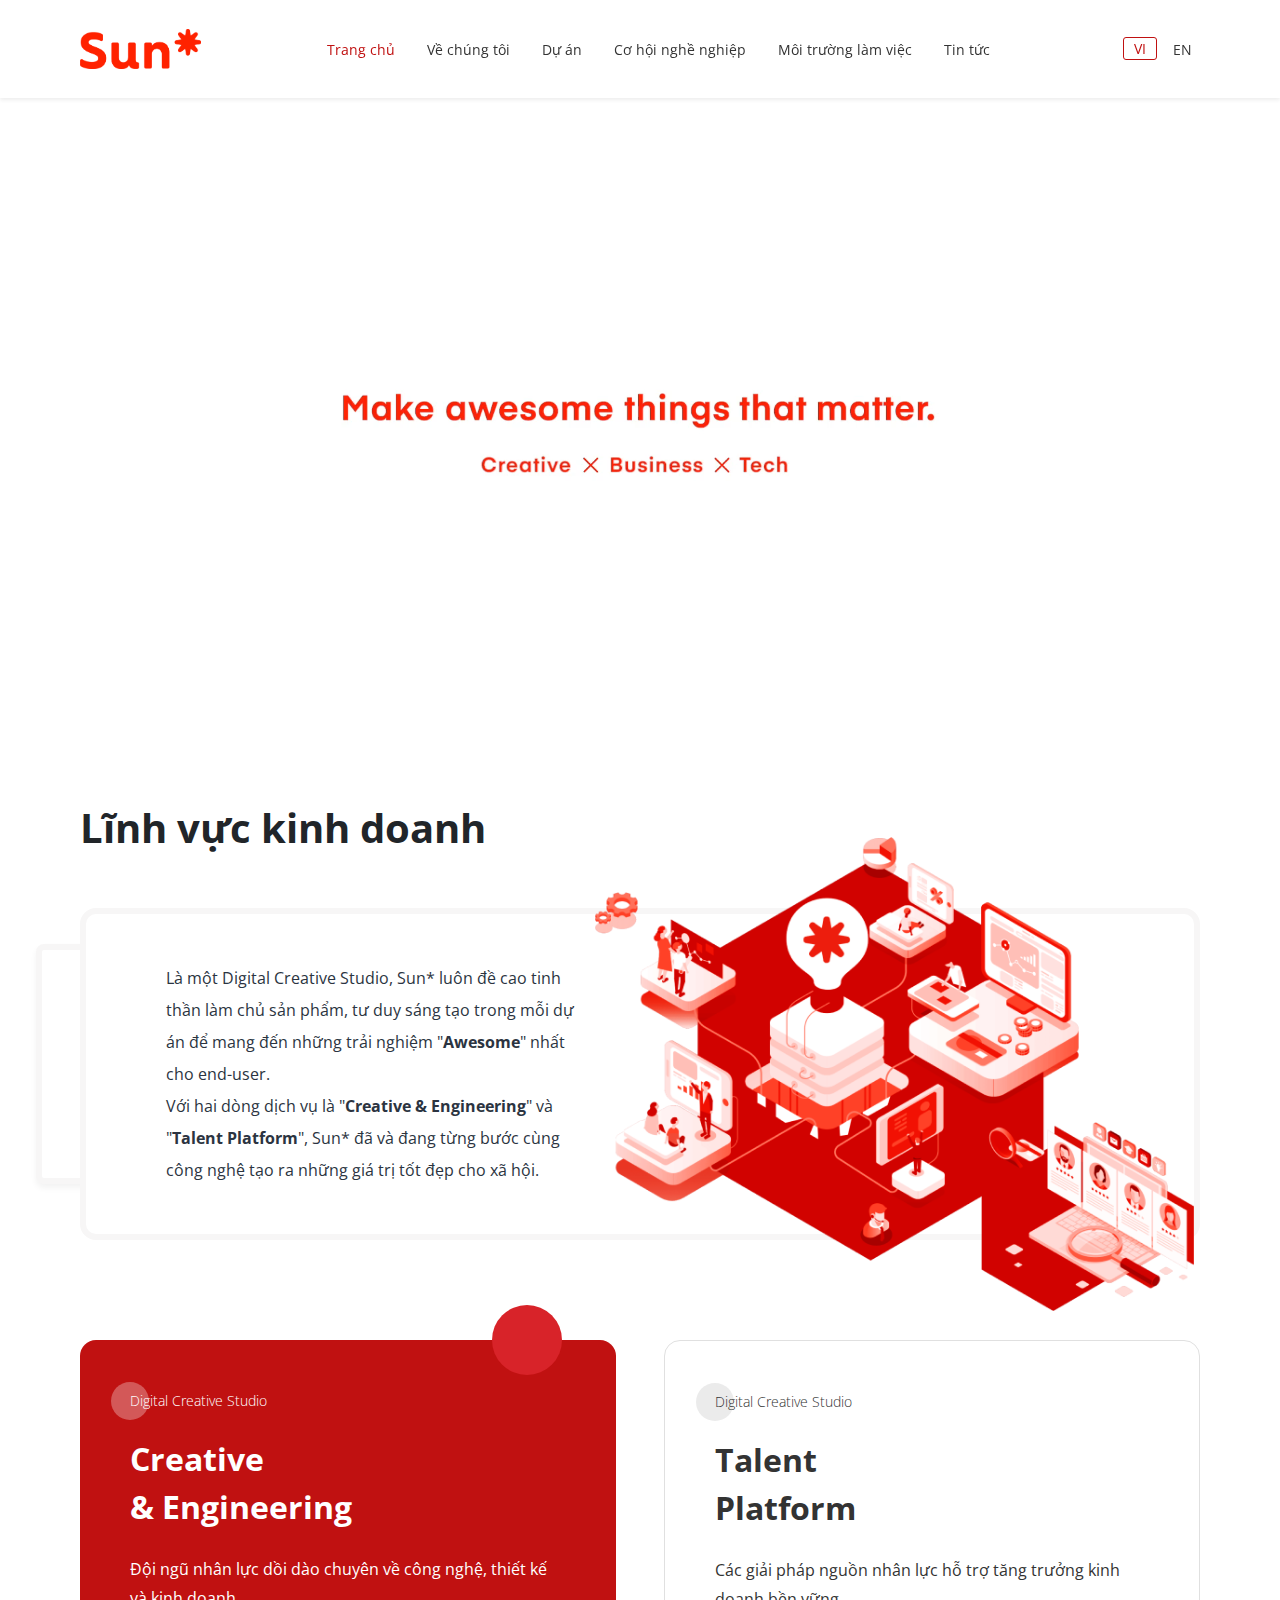
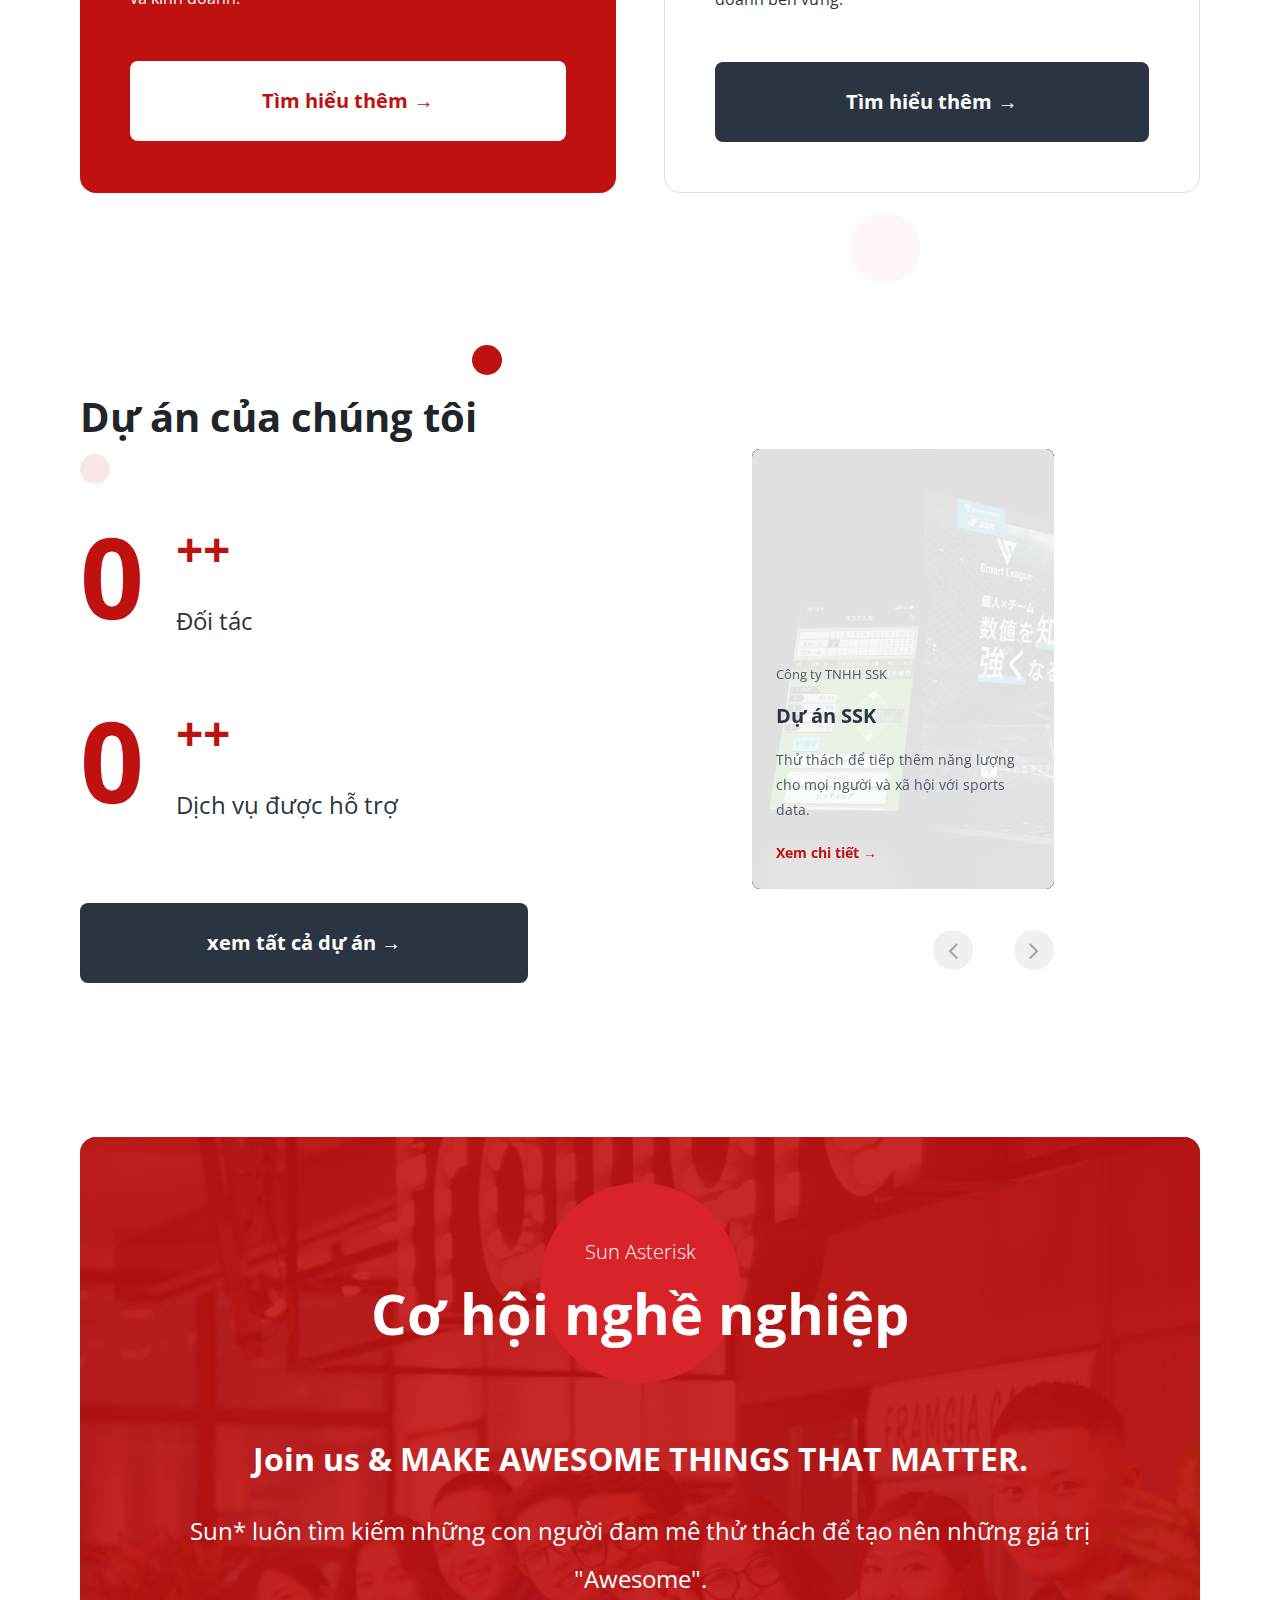
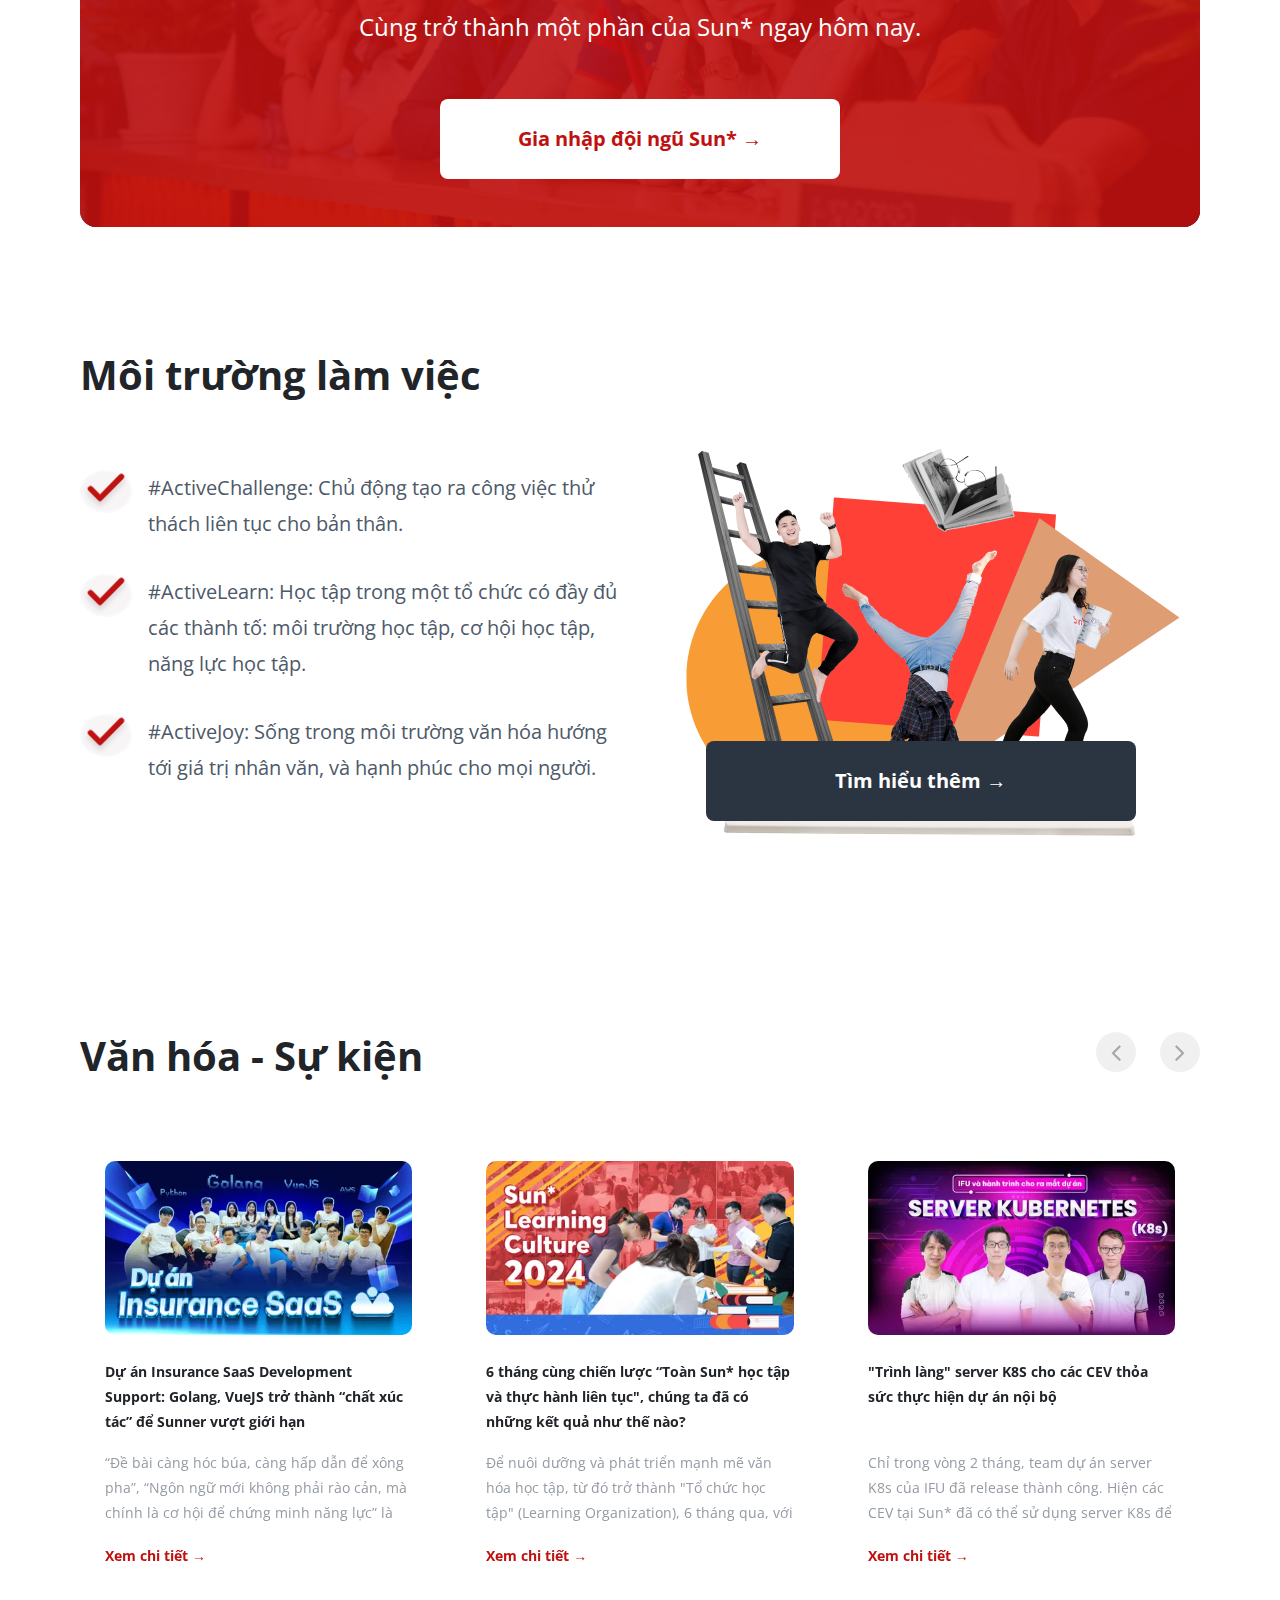
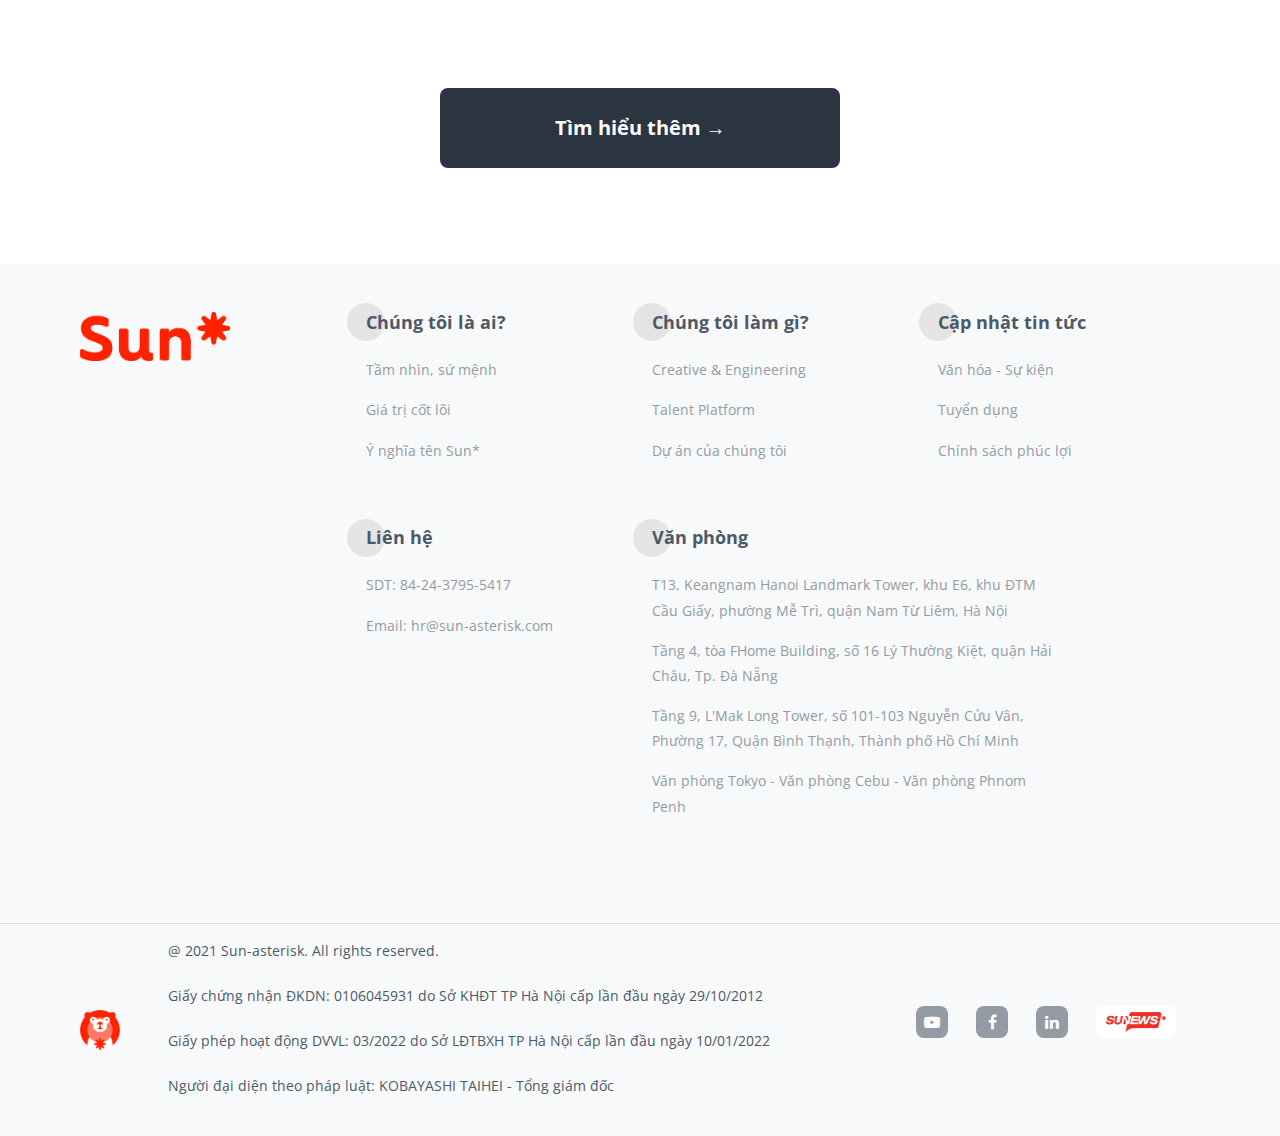
==== commit 9c56cd85: "Merge pull request #7 from Doan1412/bootstrap_event" ====
--- a/src/pages/index.html
+++ b/src/pages/index.html
@@ -209,7 +209,7 @@
             <button
               class="custom-button custom-button-dark w-80pc py-4 fw-bold text-white bg-dark text-center position-relative rounded-3 d-flex justify-content-center align-items-center text-primary bg-white"
             >
-              <span class="fs-5"> Tìm hiểu thêm →</span>
+              <span class="fs-5"> xem tất cả dự án →</span>
             </button>
           </div>
           <div class="w-27pc slideshow">
@@ -308,24 +308,765 @@
               </div>
               <a
                 href="#"
-                class="carousel-control-prev arrow text-decoration-none fs-3 pe-auto custom-control-prev"
+                class="arrow text-decoration-none fs-3 pe-auto custom-control custom-control-prev"
                 data-bs-target="#carousel-1"
                 data-bs-slide="prev"
               >
-                &#10094;
+                <i class="fa fa-angle-left" aria-hidden="true"></i>
               </a>
               <a
                 href="#"
-                class="carousel-control-next arrow text-decoration-none fs-3 pe-auto custom-control-next"
+                class="arrow text-decoration-none fs-3 pe-auto custom-control custom-control-next"
                 data-bs-target="#carousel-1"
                 data-bs-slide="next"
               >
-                &#10095;</a
-              >
+                <i class="fa fa-angle-right" aria-hidden="true"></i>
+              </a>
             </div>
           </div>
         </div>
       </div>
+
+      <div class="container position-relative text-center text-white py-1 px-7">
+        <div class="career position-relative">
+          <div class="z-1 px-7">
+            <div class="career--sun fs-5 fw-light pt-100px">Sun Asterisk</div>
+            <div class="fs-56px fw-bold mt-1 mb-7">Cơ hội nghề nghiệp</div>
+            <div class="career--slogan fs-2 fw-bold mb-4">
+              Join us &amp; MAKE AWESOME THINGS THAT MATTER.
+            </div>
+            <div class="career--description fs-4 lh-lg mb-5">
+              Sun* luôn tìm kiếm những con người đam mê thử thách để tạo nên
+              những giá trị
+              <br />
+              "Awesome".
+              <br />
+              Cùng trở thành một phần của Sun* ngay hôm nay.
+            </div>
+            <div class="d-flex justify-content-center pb-5">
+              <button
+                class="custom-button w-400px custom-button-red py-4 mx-auto fw-bold text-center position-relative rounded-3 d-flex justify-content-center align-items-center text-primary bg-white"
+              >
+                <span class="fs-5"> Gia nhập đội ngũ Sun* →</span>
+              </button>
+            </div>
+          </div>
+        </div>
+      </div>
+
+      <section class="work-environment py-4">
+        <div class="container position-relative py-5 px-7">
+          <div class="container position-relative pt-5 px-0">
+            <h2 class="fw-bold fs-40">Môi trường làm việc</h2>
+          </div>
+          <div class="row g-4 align-items-center pt-3">
+            <div class="col-lg-6">
+              <ul class="list-unstyled fs-5 text-soft-gray lh-1p8">
+                <li class="d-flex align-items-start mb-3">
+                  <img
+                    src="../../assets/icons/icon-check.svg"
+                    alt="Check Icon"
+                    class="rounded-circle border border-2 border-light me-3 bg-soft-gray overflow-visible"
+                  />
+                  <p class="checklist--text">
+                    #ActiveChallenge: Chủ động tạo ra công việc thử thách liên
+                    tục cho bản thân.
+                  </p>
+                </li>
+                <li class="d-flex align-items-start mb-3">
+                  <img
+                    src="../../assets/icons/icon-check.svg"
+                    alt="Check Icon"
+                    class="rounded-circle border border-2 border-light me-3 bg-soft-gray overflow-visible"
+                  />
+                  <p class="checklist--text">
+                    #ActiveLearn: Học tập trong một tổ chức có đầy đủ các thành
+                    tố: môi trường học tập, cơ hội học tập, năng lực học tập.
+                  </p>
+                </li>
+                <li class="d-flex align-items-start">
+                  <img
+                    src="../../assets/icons/icon-check.svg"
+                    alt="Check Icon"
+                    class="rounded-circle border border-2 border-light me-3 bg-soft-gray overflow-visible"
+                  />
+                  <p class="checklist--text">
+                    #ActiveJoy: Sống trong môi trường văn hóa hướng tới giá trị
+                    nhân văn, và hạnh phúc cho mọi người.
+                  </p>
+                </li>
+              </ul>
+            </div>
+            <div class="col-lg-6 position-relative text-center">
+              <img
+                src="../../assets/images/human-centered.png"
+                alt="Môi trường làm việc"
+                class="img-fluid rounded environment-image"
+              />
+              <div
+                class="d-flex justify-content-center pb-5 position-absolute w-94pc top-30"
+              >
+                <button
+                  class="custom-button custom-button-dark w-80pc py-4 fw-bold text-white bg-dark text-center position-relative rounded-3 d-flex justify-content-center align-items-center text-primary bg-white"
+                >
+                  <span class="fs-5"> Tìm hiểu thêm →</span>
+                </button>
+              </div>
+            </div>
+          </div>
+        </div>
+      </section>
+
+      <section class="event-section py-5">
+        <div class="container position-relative px-7">
+          <div
+            class="container position-relative py-5 px-0 d-flex justify-content-between"
+          >
+            <h2 class="fw-bold fs-40">Văn hóa - Sự kiện</h2>
+            <!-- Navigation Buttons -->
+            <div class="carousel-controls d-flex gap-4">
+              <a
+                class="arrow text-decoration-none fs-3 pe-auto custom-control slide-prev"
+                type="button"
+                data-bs-target="#cardCarousel"
+                data-bs-slide="prev"
+              >
+                <i class="fa fa-angle-left" aria-hidden="true"></i>
+              </a>
+              <a
+                class="arrow text-decoration-none fs-3 pe-auto custom-control slide-next"
+                type="button"
+                data-bs-target="#cardCarousel"
+                data-bs-slide="next"
+              >
+                <i class="fa fa-angle-right" aria-hidden="true"></i>
+              </a>
+            </div>
+          </div>
+          <div id="cardCarousel" class="carousel slide event--slideshow" data-bs-ride="carousel">
+            <div class="carousel-inner">
+              <div class="carousel-item active">
+                <div class="row">
+                  <div class="col-md-4">
+                    <div class="event--slide p-4">
+                      <img
+                        src="..\..\assets\images\0975f17b-89f3-4eab-a4fd-33b55df9d80d.webp"
+                        class="card-img-top"
+                        alt="Card 1"
+                      />
+                      <div class="pt-4">
+                        <h5
+                          class="card-title fs-14px mb-3 h-75px overflow-hidden lh-1p8 fw-bold"
+                          role="button"
+                        >
+                          Dự án Insurance SaaS Development Support: Golang,
+                          VueJS trở thành “chất xúc tác” để Sunner vượt giới hạn
+                        </h5>
+                        <p
+                          class="card-text h-75px overflow-hidden fs-14px lh-1p8 mb-3"
+                        >
+                          “Đề bài càng hóc búa, càng hấp dẫn để xông pha”, “Ngôn
+                          ngữ mới không phải rào cản, mà chính là cơ hội để
+                          chứng minh năng lực” là những câu cửa miệng các thành
+                          viên dự án Insurance SaaS liên tục nhấn mạnh khi được
+                          hỏi về cách chinh phục bài toán khó từ khách hàng và
+                          duy trì điểm CSS trên 90 suốt ba năm vận hành.
+                        </p>
+                        <a
+                          href="#"
+                          class="d-inline-block lh-1 fs-14px fw-bold position-relative h-auto z-1 rounded-3 d-flex align-items-center text-primary text-decoration-none mt-4"
+                        >
+                          Xem chi tiết →
+                        </a>
+                      </div>
+                    </div>
+                  </div>
+                  <div class="col-md-4">
+                    <div class="event--slide p-4">
+                      <img
+                        src="..\..\assets\images\7d926be4-e8c6-4b1b-b4a8-e0ccf52f362b.webp"
+                        class="card-img-top"
+                        alt="Card 1"
+                      />
+                      <div class="pt-4">
+                        <h5
+                          class="card-title fs-14px mb-3 h-75px overflow-hidden lh-1p8 fw-bold"
+                          role="button"
+                        >
+                          6 tháng cùng chiến lược “Toàn Sun* học tập và thực
+                          hành liên tục", chúng ta đã có những kết quả như thế
+                          nào?
+                        </h5>
+                        <p
+                          class="card-text h-75px overflow-hidden fs-14px lh-1p8 mb-3"
+                        >
+                          Để nuôi dưỡng và phát triển mạnh mẽ văn hóa học tập,
+                          từ đó trở thành "Tổ chức học tập" (Learning
+                          Organization), 6 tháng qua, với chiến lược “Toàn Sun*
+                          học tập và thực hành liên tục", chúng ta đã có những
+                          kết quả học tập tích cực. Những kết quả này cho thấy
+                          hiệu quả của tính bài bản trong công tác triển khai,
+                          cùng tư duy bứt phá, phát triển bản thân không ngừng
+                          của người Sun*, đã và đang góp phần giúp chúng ta đi
+                          nhanh và xa hơn với các mục tiêu của mình.
+                        </p>
+                        <a
+                          href="#"
+                          class="d-inline-block lh-1 fs-14px fw-bold position-relative h-auto z-1 rounded-3 d-flex align-items-center text-primary text-decoration-none mt-4"
+                        >
+                          Xem chi tiết →
+                        </a>
+                      </div>
+                    </div>
+                  </div>
+                  <div class="col-md-4">
+                    <div class="event--slide p-4">
+                      <img
+                        src="..\..\assets\images\b8eab75a-a36f-4a25-82e6-8942a6ad62a3.webp"
+                        class="card-img-top"
+                        alt="Card 1"
+                      />
+                      <div class="pt-4">
+                        <h5
+                          class="card-title fs-14px mb-3 h-75px overflow-hidden lh-1p8 fw-bold"
+                          role="button"
+                        >
+                          "Trình làng" server K8S cho các CEV thỏa sức thực hiện
+                          dự án nội bộ
+                        </h5>
+                        <p
+                          class="card-text h-75px overflow-hidden fs-14px lh-1p8 mb-3"
+                        >
+                          Chỉ trong vòng 2 tháng, team dự án server K8s của IFU
+                          đã release thành công. Hiện các CEV tại Sun* đã có thể
+                          sử dụng server K8s để tối ưu nguồn lực server, phát
+                          huy sáng tạo, xây dựng và phát triển các công cụ nội
+                          bộ, từ đó khẳng định giá trị và gia tăng hiệu quả công
+                          việc tại Sun*.
+                        </p>
+                        <a
+                          href="#"
+                          class="d-inline-block lh-1 fs-14px fw-bold position-relative h-auto z-1 rounded-3 d-flex align-items-center text-primary text-decoration-none mt-4"
+                        >
+                          Xem chi tiết →
+                        </a>
+                      </div>
+                    </div>
+                  </div>
+                </div>
+              </div>
+              <div class="carousel-item">
+                <div class="row">
+                  <div class="col-md-4">
+                    <div class="event--slide p-4">
+                      <img
+                        src="..\..\assets\images\7d926be4-e8c6-4b1b-b4a8-e0ccf52f362b.webp"
+                        class="card-img-top"
+                        alt="Card 1"
+                      />
+                      <div class="pt-4">
+                        <h5
+                          class="card-title fs-14px mb-3 h-75px overflow-hidden lh-1p8 fw-bold"
+                          role="button"
+                        >
+                          6 tháng cùng chiến lược “Toàn Sun* học tập và thực
+                          hành liên tục", chúng ta đã có những kết quả như thế
+                          nào?
+                        </h5>
+                        <p
+                          class="card-text h-75px overflow-hidden fs-14px lh-1p8 mb-3"
+                        >
+                          Để nuôi dưỡng và phát triển mạnh mẽ văn hóa học tập,
+                          từ đó trở thành "Tổ chức học tập" (Learning
+                          Organization), 6 tháng qua, với chiến lược “Toàn Sun*
+                          học tập và thực hành liên tục", chúng ta đã có những
+                          kết quả học tập tích cực. Những kết quả này cho thấy
+                          hiệu quả của tính bài bản trong công tác triển khai,
+                          cùng tư duy bứt phá, phát triển bản thân không ngừng
+                          của người Sun*, đã và đang góp phần giúp chúng ta đi
+                          nhanh và xa hơn với các mục tiêu của mình.
+                        </p>
+                        <a
+                          href="#"
+                          class="d-inline-block lh-1 fs-14px fw-bold position-relative h-auto z-1 rounded-3 d-flex align-items-center text-primary text-decoration-none mt-4"
+                        >
+                          Xem chi tiết →
+                        </a>
+                      </div>
+                    </div>
+                  </div>
+                  <div class="col-md-4">
+                    <div class="event--slide p-4">
+                      <img
+                        src="..\..\assets\images\b8eab75a-a36f-4a25-82e6-8942a6ad62a3.webp"
+                        class="card-img-top"
+                        alt="Card 1"
+                      />
+                      <div class="pt-4">
+                        <h5
+                          class="card-title fs-14px mb-3 h-75px overflow-hidden lh-1p8 fw-bold"
+                          role="button"
+                        >
+                          "Trình làng" server K8S cho các CEV thỏa sức thực hiện
+                          dự án nội bộ
+                        </h5>
+                        <p
+                          class="card-text h-75px overflow-hidden fs-14px lh-1p8 mb-3"
+                        >
+                          Chỉ trong vòng 2 tháng, team dự án server K8s của IFU
+                          đã release thành công. Hiện các CEV tại Sun* đã có thể
+                          sử dụng server K8s để tối ưu nguồn lực server, phát
+                          huy sáng tạo, xây dựng và phát triển các công cụ nội
+                          bộ, từ đó khẳng định giá trị và gia tăng hiệu quả công
+                          việc tại Sun*.
+                        </p>
+                        <a
+                          href="#"
+                          class="d-inline-block lh-1 fs-14px fw-bold position-relative h-auto z-1 rounded-3 d-flex align-items-center text-primary text-decoration-none mt-4"
+                        >
+                          Xem chi tiết →
+                        </a>
+                      </div>
+                    </div>
+                  </div>
+                  <div class="col-md-4">
+                    <div class="event--slide p-4">
+                      <img
+                        src="https://news.sun-asterisk.com/images/440x248/f8e7e84c-29f1-4cbd-b2a3-263d42578a10.png"
+                        class="card-img-top"
+                        alt="Card 1"
+                      />
+                      <div class="pt-4">
+                        <h5
+                          class="card-title fs-14px mb-3 h-75px overflow-hidden lh-1p8 fw-bold"
+                          role="button"
+                        >
+                          Chinh phục chứng chỉ CKA 2024 cùng Hữu Kim (R&D):
+                          "Kịch tính và nhiều kinh nghiệm xương máu"
+                        </h5>
+                        <p
+                          class="card-text h-75px overflow-hidden fs-14px lh-1p8 mb-3"
+                        >
+                          Sunner Hữu Kim (R&D) vừa trải qua hành trình thi chứng
+                          chỉ CKA (Certified Kubernetes Administrator) trong năm
+                          2024. Nhắc đến cuộc thi này, kịch tính và nhiều bài
+                          học xương máu là những gì Kim ấn tượng nhất. CKA là
+                          một trong số 3 chứng chỉ phổ biến về Kubernetes bao
+                          gồm: CKAD, CKA và CKS. Hãy cùng theo dõi kinh nghiệm
+                          chinh phục chứng chỉ CKA của Hữu Kim ngay dưới đây!
+                        </p>
+                        <a
+                          href="#"
+                          class="d-inline-block lh-1 fs-14px fw-bold position-relative h-auto z-1 rounded-3 d-flex align-items-center text-primary text-decoration-none mt-4"
+                        >
+                          Xem chi tiết →
+                        </a>
+                      </div>
+                    </div>
+                  </div>
+                </div>
+              </div>
+              <div class="carousel-item">
+                <div class="row">
+                  <div class="col-md-4">
+                    <div class="event--slide p-4">
+                      <img
+                        src="..\..\assets\images\b8eab75a-a36f-4a25-82e6-8942a6ad62a3.webp"
+                        class="card-img-top"
+                        alt="Card 1"
+                      />
+                      <div class="pt-4">
+                        <h5
+                          class="card-title fs-14px mb-3 h-75px overflow-hidden lh-1p8 fw-bold"
+                          role="button"
+                        >
+                          "Trình làng" server K8S cho các CEV thỏa sức thực hiện
+                          dự án nội bộ
+                        </h5>
+                        <p
+                          class="card-text h-75px overflow-hidden fs-14px lh-1p8 mb-3"
+                        >
+                          Chỉ trong vòng 2 tháng, team dự án server K8s của IFU
+                          đã release thành công. Hiện các CEV tại Sun* đã có thể
+                          sử dụng server K8s để tối ưu nguồn lực server, phát
+                          huy sáng tạo, xây dựng và phát triển các công cụ nội
+                          bộ, từ đó khẳng định giá trị và gia tăng hiệu quả công
+                          việc tại Sun*.
+                        </p>
+                        <a
+                          href="#"
+                          class="d-inline-block lh-1 fs-14px fw-bold position-relative h-auto z-1 rounded-3 d-flex align-items-center text-primary text-decoration-none mt-4"
+                        >
+                          Xem chi tiết →
+                        </a>
+                      </div>
+                    </div>
+                  </div>
+                  <div class="col-md-4">
+                    <div class="event--slide p-4">
+                      <img
+                        src="https://news.sun-asterisk.com/images/440x248/f8e7e84c-29f1-4cbd-b2a3-263d42578a10.png"
+                        class="card-img-top"
+                        alt="Card 1"
+                      />
+                      <div class="pt-4">
+                        <h5
+                          class="card-title fs-14px mb-3 h-75px overflow-hidden lh-1p8 fw-bold"
+                          role="button"
+                        >
+                          Chinh phục chứng chỉ CKA 2024 cùng Hữu Kim (R&D):
+                          "Kịch tính và nhiều kinh nghiệm xương máu"
+                        </h5>
+                        <p
+                          class="card-text h-75px overflow-hidden fs-14px lh-1p8 mb-3"
+                        >
+                          Sunner Hữu Kim (R&D) vừa trải qua hành trình thi chứng
+                          chỉ CKA (Certified Kubernetes Administrator) trong năm
+                          2024. Nhắc đến cuộc thi này, kịch tính và nhiều bài
+                          học xương máu là những gì Kim ấn tượng nhất. CKA là
+                          một trong số 3 chứng chỉ phổ biến về Kubernetes bao
+                          gồm: CKAD, CKA và CKS. Hãy cùng theo dõi kinh nghiệm
+                          chinh phục chứng chỉ CKA của Hữu Kim ngay dưới đây!
+                        </p>
+                        <a
+                          href="#"
+                          class="d-inline-block lh-1 fs-14px fw-bold position-relative h-auto z-1 rounded-3 d-flex align-items-center text-primary text-decoration-none mt-4"
+                        >
+                          Xem chi tiết →
+                        </a>
+                      </div>
+                    </div>
+                  </div>
+                  <div class="col-md-4">
+                    <div class="event--slide p-4">
+                      <img
+                        src="..\..\assets\images\0975f17b-89f3-4eab-a4fd-33b55df9d80d.webp"
+                        class="card-img-top"
+                        alt="Card 1"
+                      />
+                      <div class="pt-4">
+                        <h5
+                          class="card-title fs-14px mb-3 h-75px overflow-hidden lh-1p8 fw-bold"
+                          role="button"
+                        >
+                          Dự án Insurance SaaS Development Support: Golang,
+                          VueJS trở thành “chất xúc tác” để Sunner vượt giới hạn
+                        </h5>
+                        <p
+                          class="card-text h-75px overflow-hidden fs-14px lh-1p8 mb-3"
+                        >
+                          “Đề bài càng hóc búa, càng hấp dẫn để xông pha”, “Ngôn
+                          ngữ mới không phải rào cản, mà chính là cơ hội để
+                          chứng minh năng lực” là những câu cửa miệng các thành
+                          viên dự án Insurance SaaS liên tục nhấn mạnh khi được
+                          hỏi về cách chinh phục bài toán khó từ khách hàng và
+                          duy trì điểm CSS trên 90 suốt ba năm vận hành.
+                        </p>
+                        <a
+                          href="#"
+                          class="d-inline-block lh-1 fs-14px fw-bold position-relative h-auto z-1 rounded-3 d-flex align-items-center text-primary text-decoration-none mt-4"
+                        >
+                          Xem chi tiết →
+                        </a>
+                      </div>
+                    </div>
+                  </div>
+                </div>
+              </div>
+              <div class="carousel-item">
+                <div class="row">
+                  <div class="col-md-4">
+                    <div class="event--slide p-4">
+                      <img
+                        src="https://news.sun-asterisk.com/images/440x248/f8e7e84c-29f1-4cbd-b2a3-263d42578a10.png"
+                        class="card-img-top"
+                        alt="Card 1"
+                      />
+                      <div class="pt-4">
+                        <h5
+                          class="card-title fs-14px mb-3 h-75px overflow-hidden lh-1p8 fw-bold"
+                          role="button"
+                        >
+                          Chinh phục chứng chỉ CKA 2024 cùng Hữu Kim (R&D):
+                          "Kịch tính và nhiều kinh nghiệm xương máu"
+                        </h5>
+                        <p
+                          class="card-text h-75px overflow-hidden fs-14px lh-1p8 mb-3"
+                        >
+                          Sunner Hữu Kim (R&D) vừa trải qua hành trình thi chứng
+                          chỉ CKA (Certified Kubernetes Administrator) trong năm
+                          2024. Nhắc đến cuộc thi này, kịch tính và nhiều bài
+                          học xương máu là những gì Kim ấn tượng nhất. CKA là
+                          một trong số 3 chứng chỉ phổ biến về Kubernetes bao
+                          gồm: CKAD, CKA và CKS. Hãy cùng theo dõi kinh nghiệm
+                          chinh phục chứng chỉ CKA của Hữu Kim ngay dưới đây!
+                        </p>
+                        <a
+                          href="#"
+                          class="d-inline-block lh-1 fs-14px fw-bold position-relative h-auto z-1 rounded-3 d-flex align-items-center text-primary text-decoration-none mt-4"
+                        >
+                          Xem chi tiết →
+                        </a>
+                      </div>
+                    </div>
+                  </div>
+                  <div class="col-md-4">
+                    <div class="event--slide p-4">
+                      <img
+                        src="..\..\assets\images\0975f17b-89f3-4eab-a4fd-33b55df9d80d.webp"
+                        class="card-img-top"
+                        alt="Card 1"
+                      />
+                      <div class="pt-4">
+                        <h5
+                          class="card-title fs-14px mb-3 h-75px overflow-hidden lh-1p8 fw-bold"
+                          role="button"
+                        >
+                          Dự án Insurance SaaS Development Support: Golang,
+                          VueJS trở thành “chất xúc tác” để Sunner vượt giới hạn
+                        </h5>
+                        <p
+                          class="card-text h-75px overflow-hidden fs-14px lh-1p8 mb-3"
+                        >
+                          “Đề bài càng hóc búa, càng hấp dẫn để xông pha”, “Ngôn
+                          ngữ mới không phải rào cản, mà chính là cơ hội để
+                          chứng minh năng lực” là những câu cửa miệng các thành
+                          viên dự án Insurance SaaS liên tục nhấn mạnh khi được
+                          hỏi về cách chinh phục bài toán khó từ khách hàng và
+                          duy trì điểm CSS trên 90 suốt ba năm vận hành.
+                        </p>
+                        <a
+                          href="#"
+                          class="d-inline-block lh-1 fs-14px fw-bold position-relative h-auto z-1 rounded-3 d-flex align-items-center text-primary text-decoration-none mt-4"
+                        >
+                          Xem chi tiết →
+                        </a>
+                      </div>
+                    </div>
+                  </div>
+                  <div class="col-md-4">
+                    <div class="event--slide p-4">
+                      <img
+                        src="..\..\assets\images\7d926be4-e8c6-4b1b-b4a8-e0ccf52f362b.webp"
+                        class="card-img-top"
+                        alt="Card 1"
+                      />
+                      <div class="pt-4">
+                        <h5
+                          class="card-title fs-14px mb-3 h-75px overflow-hidden lh-1p8 fw-bold"
+                          role="button"
+                        >
+                          6 tháng cùng chiến lược “Toàn Sun* học tập và thực
+                          hành liên tục", chúng ta đã có những kết quả như thế
+                          nào?
+                        </h5>
+                        <p
+                          class="card-text h-75px overflow-hidden fs-14px lh-1p8 mb-3"
+                        >
+                          Để nuôi dưỡng và phát triển mạnh mẽ văn hóa học tập,
+                          từ đó trở thành "Tổ chức học tập" (Learning
+                          Organization), 6 tháng qua, với chiến lược “Toàn Sun*
+                          học tập và thực hành liên tục", chúng ta đã có những
+                          kết quả học tập tích cực. Những kết quả này cho thấy
+                          hiệu quả của tính bài bản trong công tác triển khai,
+                          cùng tư duy bứt phá, phát triển bản thân không ngừng
+                          của người Sun*, đã và đang góp phần giúp chúng ta đi
+                          nhanh và xa hơn với các mục tiêu của mình.
+                        </p>
+                        <a
+                          href="#"
+                          class="d-inline-block lh-1 fs-14px fw-bold position-relative h-auto z-1 rounded-3 d-flex align-items-center text-primary text-decoration-none mt-4"
+                        >
+                          Xem chi tiết →
+                        </a>
+                      </div>
+                    </div>
+                  </div>
+                </div>
+              </div>
+            </div>
+          </div>
+          <div class="d-flex justify-content-center mt-100px w-100 pb-5">
+            <button
+              class="custom-button custom-button-dark w-400px py-4 fw-bold text-white bg-dark text-center position-relative rounded-3 d-flex justify-content-center align-items-center text-primary bg-white"
+            >
+              <span class="fs-5"> Tìm hiểu thêm →</span>
+            </button>
+          </div>
+        </div>
+      </section>
+
+      <footer class="bg-light">
+        <div class="footer-section container py-5 px-7">
+          <div class="row">
+            <div class="col-md-3 mb-4">
+              <div class="footer--logo">
+                <img
+                  src="../../assets/images/logo-sun@2x.png"
+                  alt="logo"
+                  class="img-fluid"
+                  style="width: 150px"
+                />
+              </div>
+            </div>
+            <div class="col-md-9">
+              <div class="row">
+                <div class="col-md-4 mb-5">
+                  <h3
+                    class="footer-section--title text-soft-gray fs-18px fw-bold mb-4"
+                  >
+                    Chúng tôi là ai?
+                  </h3>
+                  <ul class="list-unstyled footer-section--list">
+                    <li><a href="#">Tầm nhìn, sứ mệnh</a></li>
+                    <li><a href="#">Giá trị cốt lõi</a></li>
+                    <li><a href="#">Ý nghĩa tên Sun*</a></li>
+                  </ul>
+                </div>
+                <div class="col-md-4 mb-5">
+                  <h3
+                    class="footer-section--title text-soft-gray fs-18px fw-bold mb-4"
+                  >
+                    Chúng tôi làm gì?
+                  </h3>
+                  <ul class="list-unstyled footer-section--list">
+                    <li><a href="#">Creative &amp; Engineering</a></li>
+                    <li><a href="#">Talent Platform</a></li>
+                    <li><a href="#">Dự án của chúng tôi</a></li>
+                  </ul>
+                </div>
+                <div class="col-md-4 mb-5">
+                  <h3
+                    class="footer-section--title text-soft-gray fs-18px fw-bold mb-4"
+                  >
+                    Cập nhật tin tức
+                  </h3>
+                  <ul class="list-unstyled footer-section--list">
+                    <li><a href="#">Văn hóa - Sự kiện</a></li>
+                    <li><a href="#">Tuyển dụng</a></li>
+                    <li><a href="#">Chính sách phúc lợi</a></li>
+                  </ul>
+                </div>
+                <div class="col-md-4 mb-5">
+                  <h3
+                    class="footer-section--title text-soft-gray fs-18px fw-bold mb-4"
+                  >
+                    Liên hệ
+                  </h3>
+                  <ul class="list-unstyled footer-section--list">
+                    <li><a href="#">SDT: 84-24-3795-5417</a></li>
+                    <li><a href="#">Email: hr@sun-asterisk.com</a></li>
+                  </ul>
+                </div>
+                <div class="col-md-6 mb-3">
+                  <h3
+                    class="footer-section--title text-soft-gray fs-18px fw-bold mb-4"
+                  >
+                    Văn phòng
+                  </h3>
+                  <ul class="list-unstyled footer-section--list">
+                    <li>
+                      T13, Keangnam Hanoi Landmark Tower, khu E6, khu ĐTM Cầu
+                      Giấy, phường Mễ Trì, quận Nam Từ Liêm, Hà Nội
+                    </li>
+                    <li>
+                      Tầng 4, tòa FHome Building, số 16 Lý Thường Kiệt, quận Hải
+                      Châu, Tp. Đà Nẵng
+                    </li>
+                    <li>
+                      Tầng 9, L'Mak Long Tower, số 101-103 Nguyễn Cửu Vân,
+                      Phường 17, Quận Bình Thạnh, Thành phố Hồ Chí Minh
+                    </li>
+                    <li>
+                      Văn phòng Tokyo - Văn phòng Cebu - Văn phòng Phnom Penh
+                    </li>
+                  </ul>
+                </div>
+              </div>
+            </div>
+          </div>
+        </div>
+
+        <div class="bg-light border-top mt-4">
+          <div class="container py-3 px-7">
+            <div
+              class="d-flex align-items-md-center justify-content-between flex-column flex-md-row align-items-start gap-2"
+            >
+              <div class="d-flex align-items-center gap-5">
+                <a href="./index.html" class="footer--icon">
+                  <img
+                    src="../../assets/images/bear-footer.png"
+                    alt="footer icon"
+                    style="width: 40px; height: 40px"
+                  />
+                </a>
+                <div class="footer--copyright">
+                  <ul class="list-unstyled text-soft-gray fs-14px">
+                    <li class="mb-4">
+                      @ 2021 Sun-asterisk. All rights reserved.
+                    </li>
+                    <li class="mb-4">
+                      Giấy chứng nhận ĐKDN: 0106045931 do Sở KHĐT TP Hà Nội cấp
+                      lần đầu ngày 29/10/2012
+                    </li>
+                    <li class="mb-4">
+                      Giấy phép hoạt động DVVL: 03/2022 do Sở LĐTBXH TP Hà Nội
+                      cấp lần đầu ngày 10/01/2022
+                    </li>
+                    <li class="mb-4">
+                      Người đại diện theo pháp luật: KOBAYASHI TAIHEI - Tổng
+                      giám đốc
+                    </li>
+                  </ul>
+                </div>
+              </div>
+              <div class="footer--connect-icon">
+                <ul class="d-flex gap-1">
+                  <li>
+                    <a
+                      href="./index.html"
+                      class="footer--connect-youtube d-flex align-items-center justify-content-center"
+                      style="width: 32px; height: 32px"
+                    >
+                      <i class="fa fa-youtube-play"></i>
+                    </a>
+                  </li>
+                  <li>
+                    <a
+                      href="./index.html"
+                      class="footer--connect-facebook d-flex align-items-center justify-content-center"
+                      style="width: 32px; height: 32px"
+                    >
+                      <i class="fa fa-facebook"></i>
+                    </a>
+                  </li>
+                  <li>
+                    <a
+                      href="./index.html"
+                      class="footer--connect-linkedin d-flex align-items-center justify-content-center"
+                      style="width: 32px; height: 32px"
+                    >
+                      <i class="fa fa-linkedin"></i>
+                    </a>
+                  </li>
+                  <li>
+                    <a
+                      href="./index.html"
+                      class="footer--connect-sunnews d-flex align-items-center justify-content-center"
+                    >
+                      <img
+                        src="..\..\assets\images\sun-news.jpg"
+                        alt="sunnews"
+                        style="width: 60px; height: 20px"
+                      />
+                    </a>
+                  </li>
+                </ul>
+              </div>
+            </div>
+          </div>
+        </div>
+      </footer>
     </main>
   </body>
 </html>
--- a/assets/css/responsive.css
+++ b/assets/css/responsive.css
@@ -42,8 +42,8 @@
   }
 
   .px-7 {
-    padding-left: 15px !important;
-    padding-right: 15px !important;
+    padding-left: 20px !important;
+    padding-right: 20px !important;
   }
   
   .py-5 {
@@ -152,4 +152,25 @@
   .custom-control-next {
     top: 110%;
   }
+
+  .fs-56px {
+    font-size: 34px;
+  }
+
+  .environment-image {
+    width: 100%;
+    max-width: 400px;
+    margin-top: 20px;
+    position: static !important;
+  }
+
+  .footer--logo {
+    padding-top: 70px;
+    padding-bottom: 50px;
+  }
+
+  .event--slideshow {
+    height: 450px;
+    overflow: hidden;
+  }
 }
